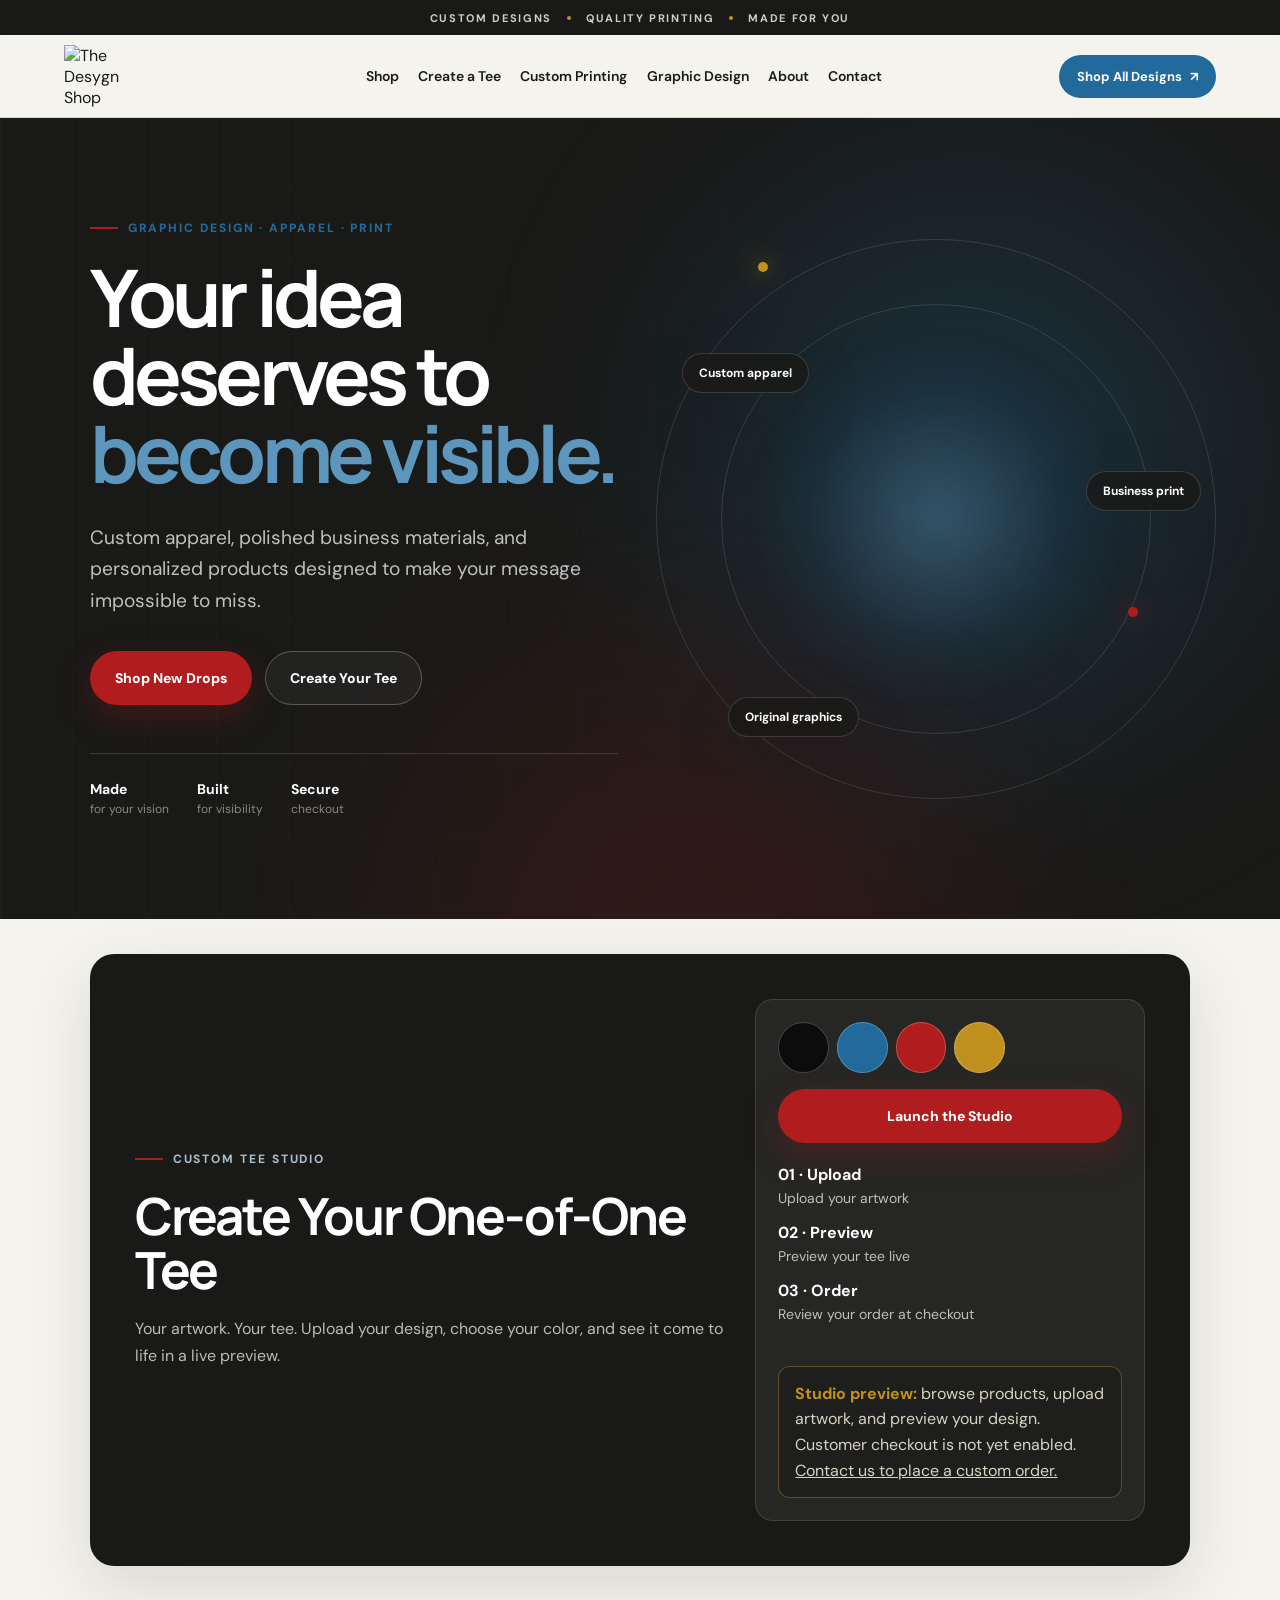
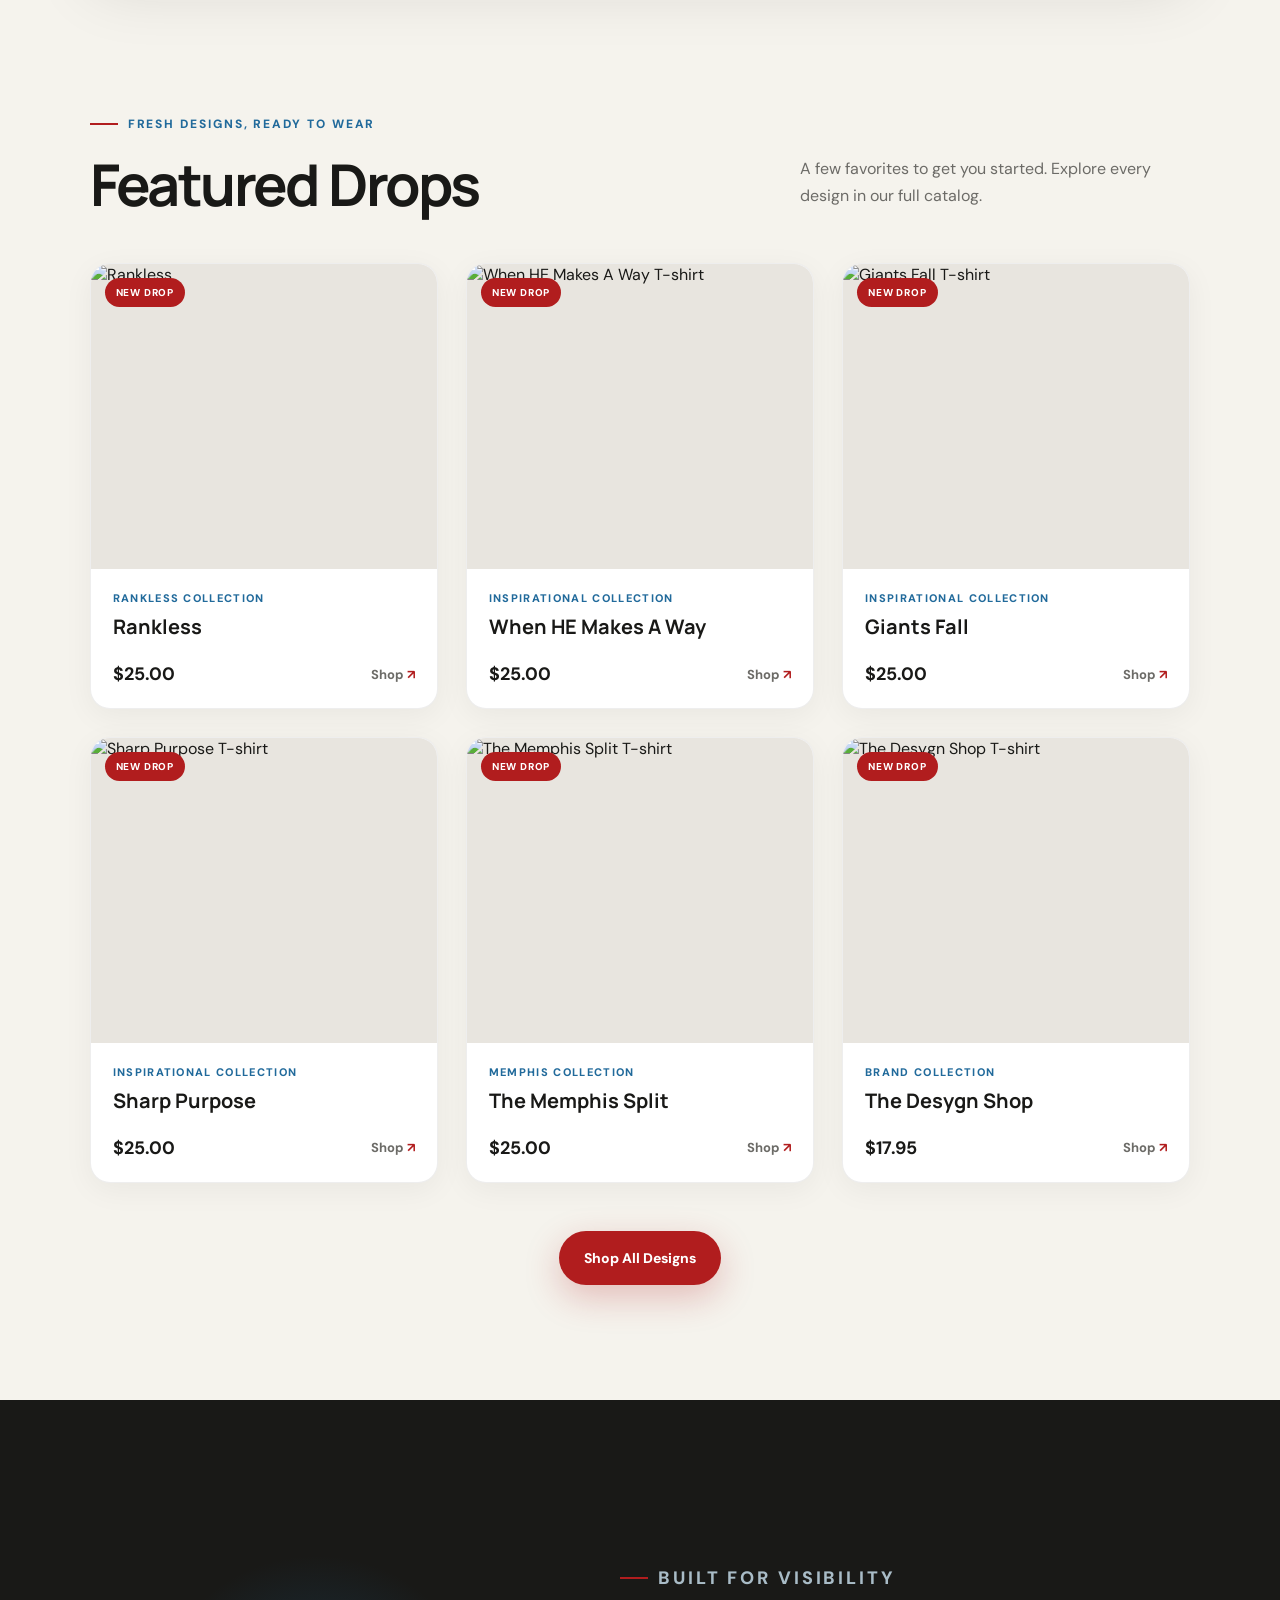
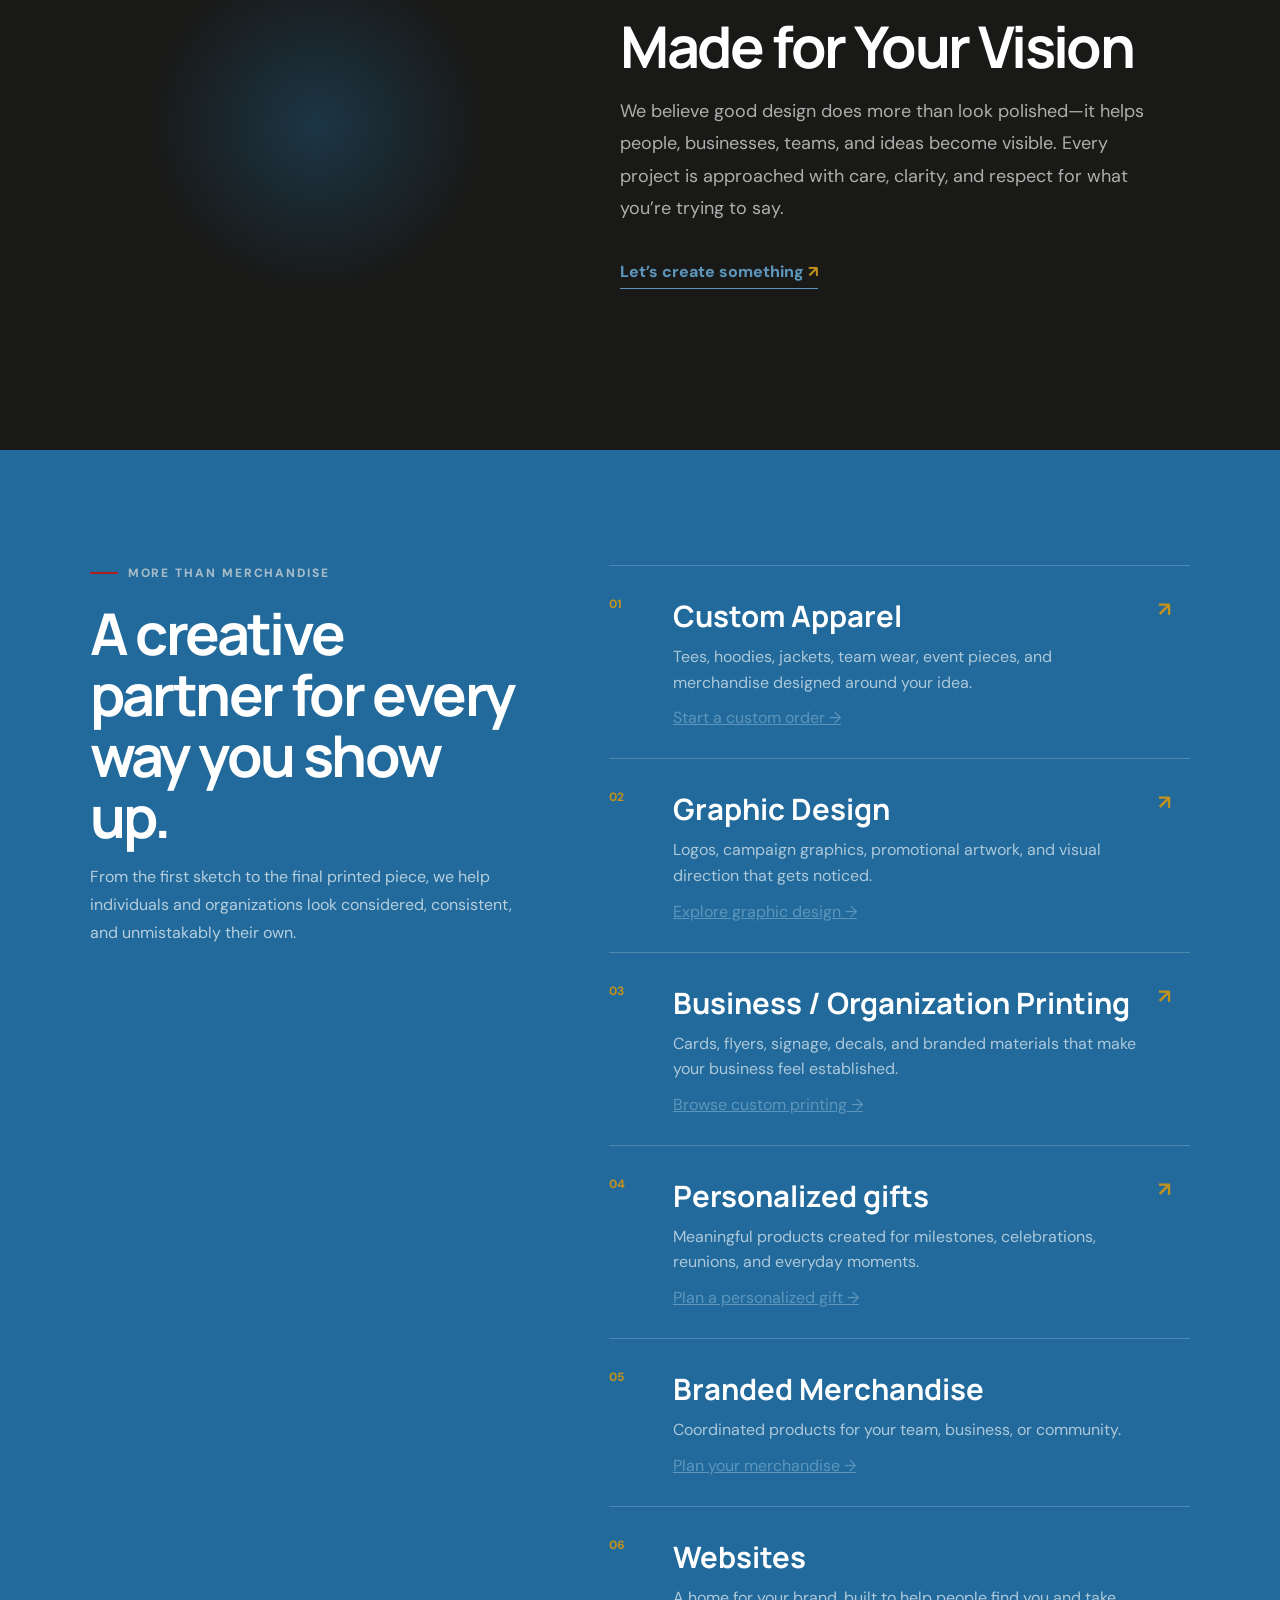
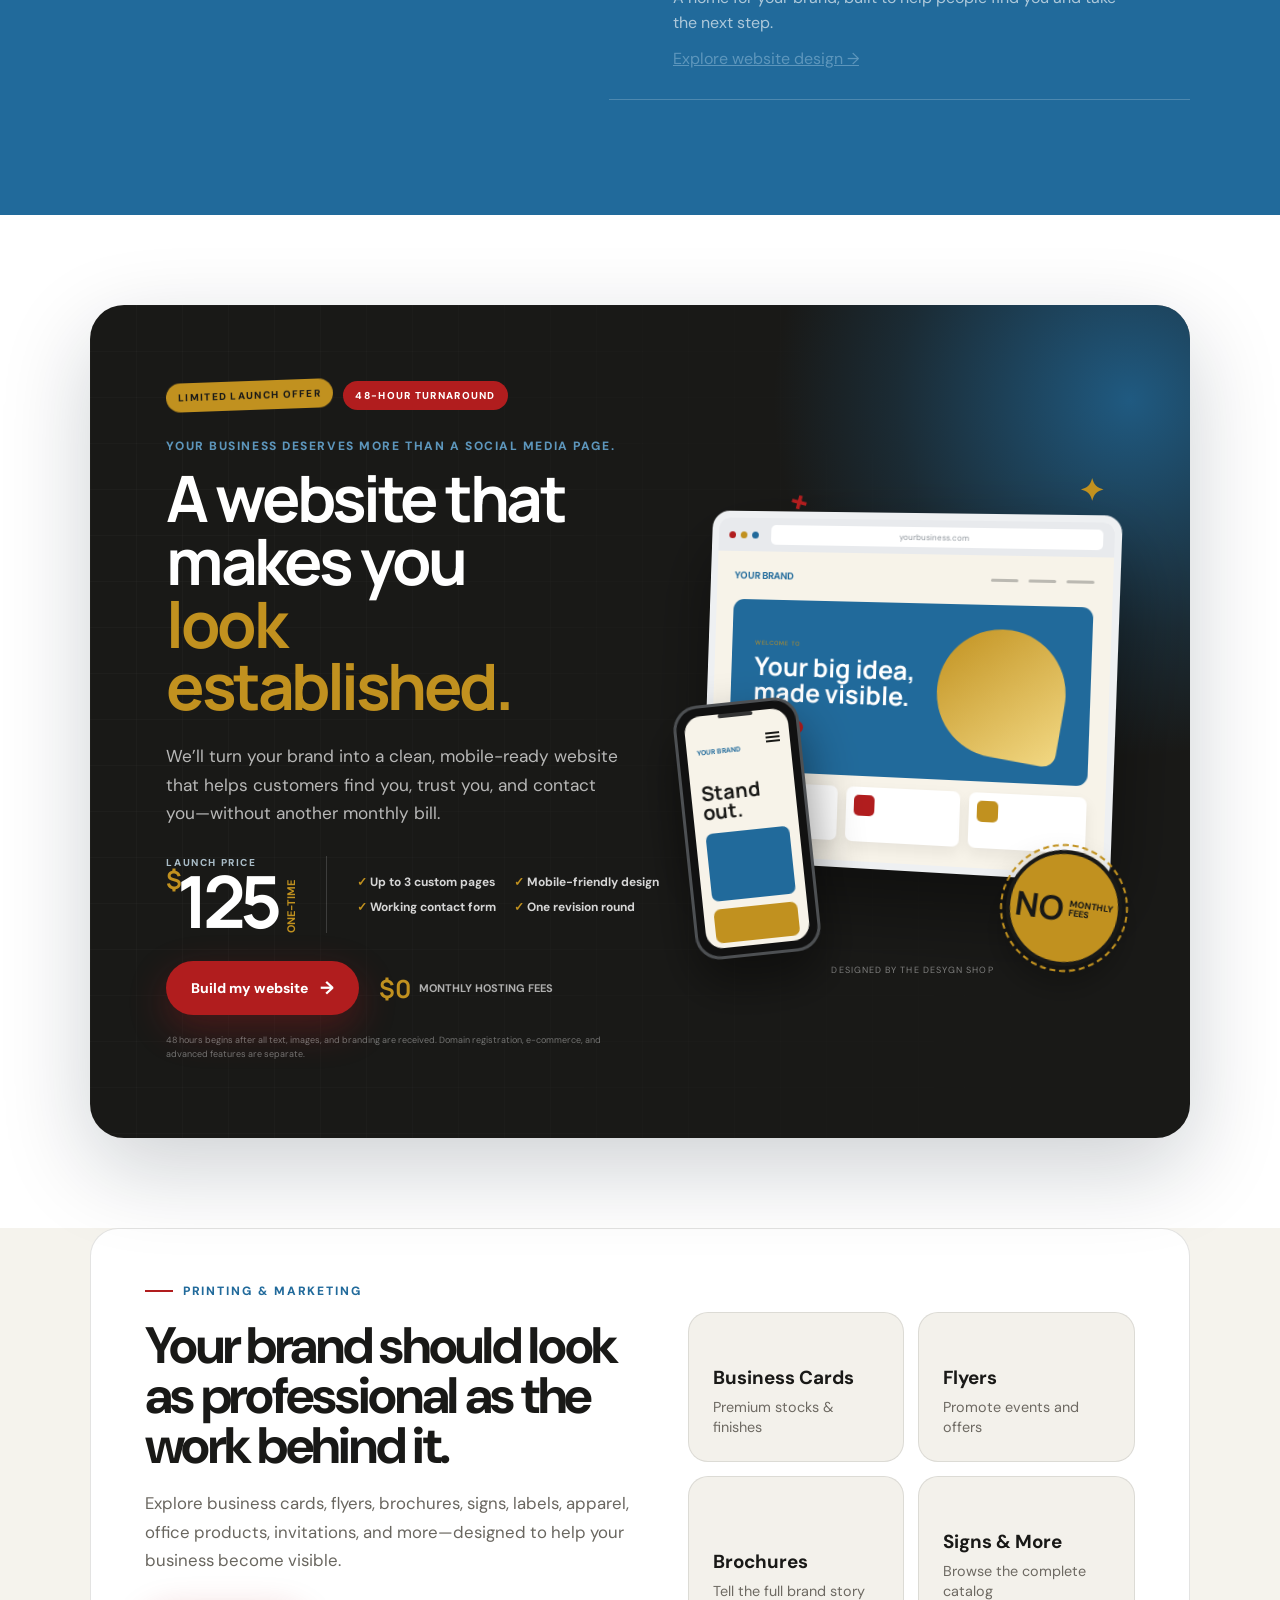
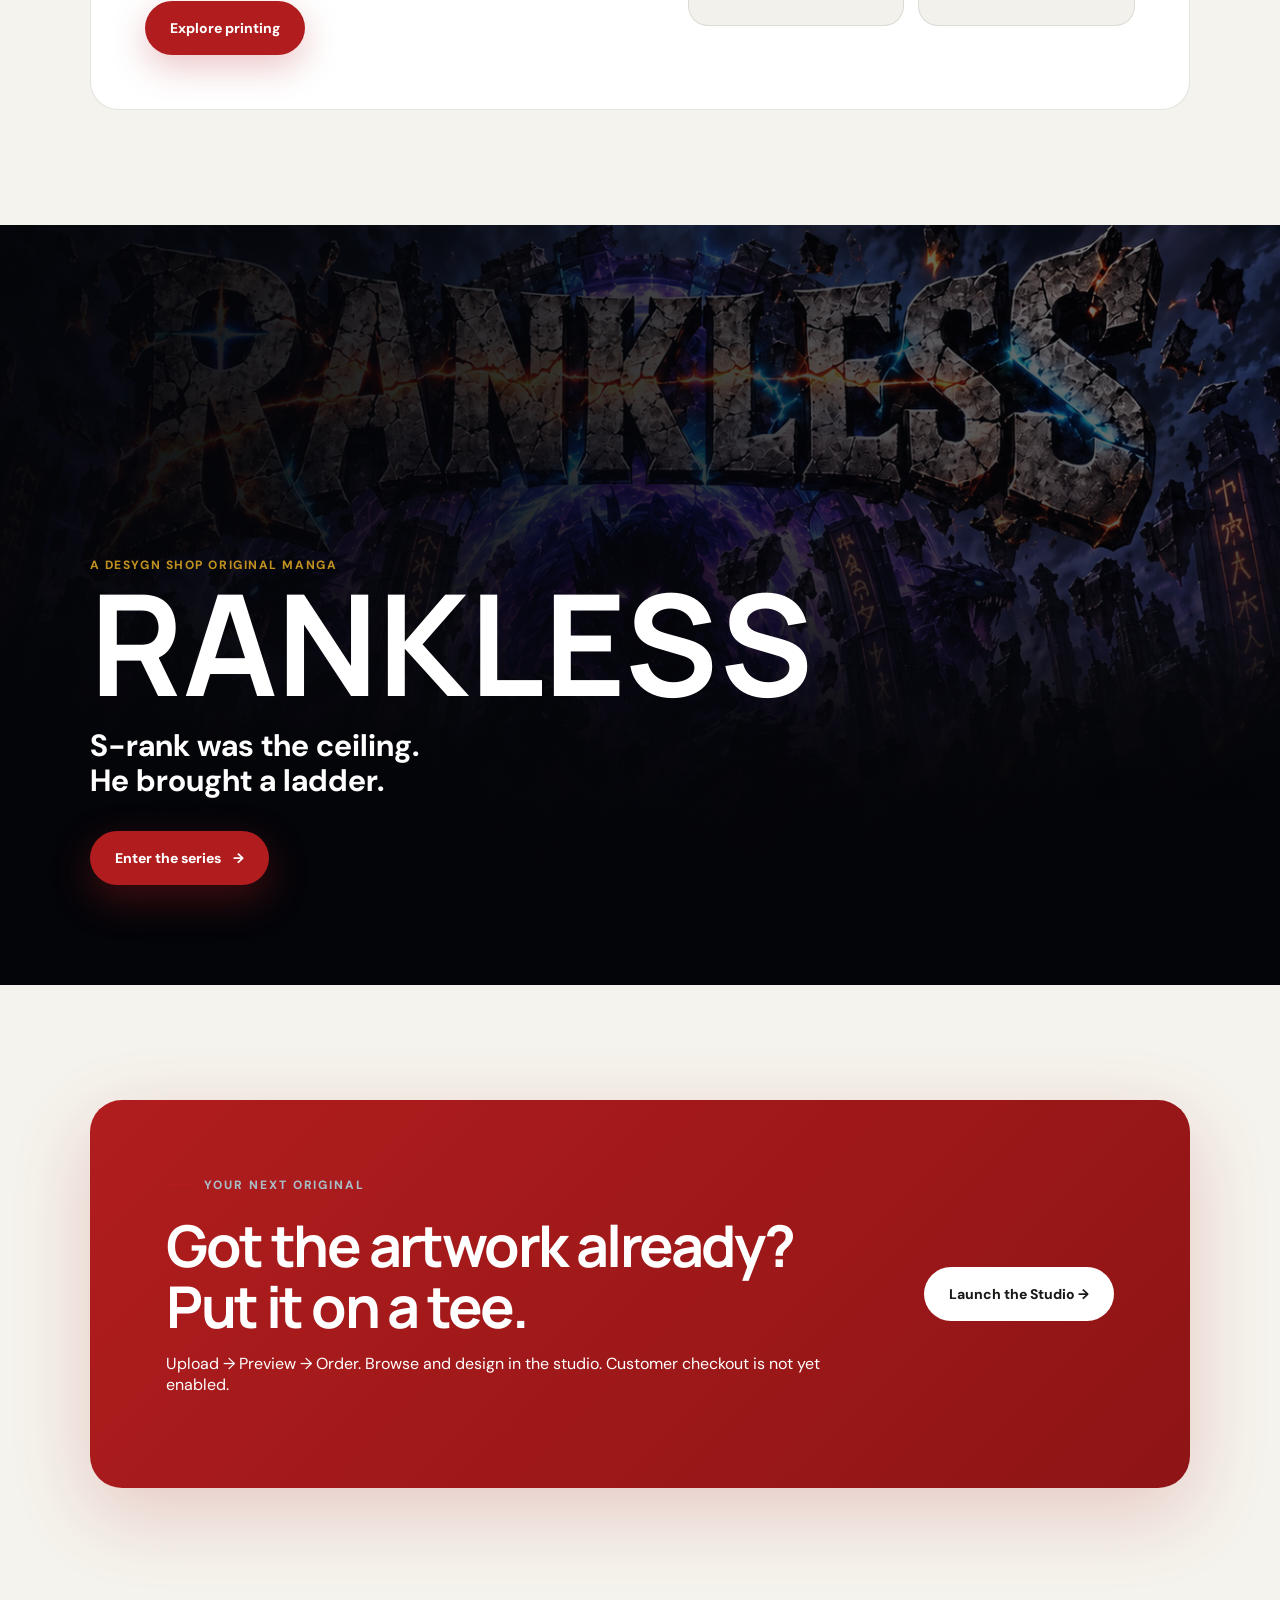
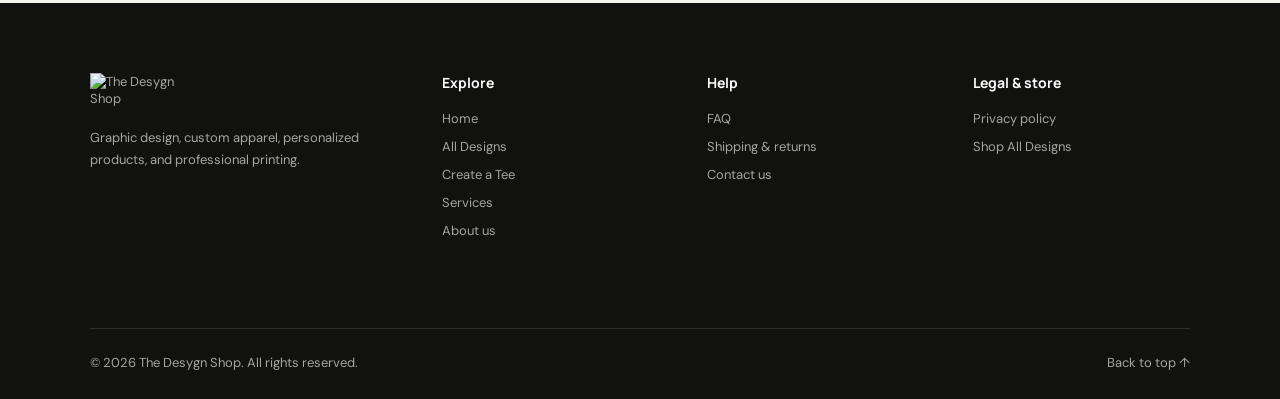
==== index.html @ 41733d2c "Refresh cached shared styles for the header fix" ====
<!doctype html>
<html lang="en">
<head>
  <meta charset="utf-8">
  <meta name="viewport" content="width=device-width, initial-scale=1">
  <meta name="description" content="The Desygn Shop creates custom apparel, branded print products, personalized gifts, and graphics that help you become visible.">
  <meta name="theme-color" content="#191917">
  <meta property="og:title" content="The Desygn Shop | Become Visible">
  <meta property="og:description" content="Custom apparel, business printing, personalized products, and graphic design.">
  <meta property="og:type" content="website">
  <title>The Desygn Shop | Become Visible</title>
  <link rel="preconnect" href="https://static.wixstatic.com">
  <link rel="stylesheet" href="styles.css?v=20261005-header">
  <script defer src="app.js"></script>
</head>
<body>
  <a class="skip-link" href="#main">Skip to content</a>

  <div class="announcement">
    <span>Custom designs</span><i></i><span>Quality printing</span><i></i><span>Made for you</span>
  </div>

  <header class="site-header" id="top">
    <a class="brand" href="#top" aria-label="The Desygn Shop home">
      <img src="https://static.wixstatic.com/media/33290a_9ed18c8022ff4c0e925ffeef7576c8d5~mv2.png" alt="The Desygn Shop">
    </a>
    <button class="menu-toggle" type="button" aria-expanded="false" aria-controls="site-nav">
      <span></span><span></span><span></span><span class="sr-only">Menu</span>
    </button>
    <nav class="site-nav" id="site-nav" aria-label="Primary navigation">
      <a href="catalog.html">Shop</a><a href="https://lab.thedesygnshop.com/">Create a Tee</a><a href="print-products.html">Custom Printing</a><a href="services.html#graphic-design">Graphic Design</a><a href="about.html">About</a><a href="contact.html">Contact</a>
    </nav>
    <a class="header-shop" href="catalog.html">Shop All Designs <span aria-hidden="true">↗</span></a>
  </header>

  <main id="main">
    <section class="hero">
      <div class="hero-glow hero-glow-blue"></div>
      <div class="hero-glow hero-glow-red"></div>
      <div class="hero-copy reveal">
        <p class="eyebrow"><span></span> Graphic design · Apparel · Print</p>
        <h1>Your idea deserves to <em>become visible.</em></h1>
        <p class="hero-lede">Custom apparel, polished business materials, and personalized products designed to make your message impossible to miss.</p>
        <div class="hero-actions">
          <a class="button button-primary" href="#shop">Shop New Drops</a>
          <a class="button button-secondary" href="https://lab.thedesygnshop.com/">Create Your Tee</a>
        </div>
        <div class="hero-proof" aria-label="Store benefits">
          <div><strong>Made</strong><span>for your vision</span></div>
          <div><strong>Built</strong><span>for visibility</span></div>
          <div><strong>Secure</strong><span>checkout</span></div>
        </div>
      </div>
      <div class="hero-art reveal">
        <div class="orbit orbit-one"></div>
        <div class="orbit orbit-two"></div>
        <div class="logo-stage">
          <div class="logo-halo"></div>
          <img src="https://static.wixstatic.com/media/33290a_9ed18c8022ff4c0e925ffeef7576c8d5~mv2.png" alt="" aria-hidden="true">
        </div>
        <span class="floating-tag tag-one">Custom apparel</span>
        <span class="floating-tag tag-two">Business print</span>
        <span class="floating-tag tag-three">Original graphics</span>
      </div>
    </section>

    <section class="section studio-section" id="studio" aria-labelledby="studio-title">
      <div class="custom-studio-embed reveal">
        <div class="custom-studio-copy"><p class="eyebrow light"><span></span> Custom Tee Studio</p><h2 id="studio-title">Create Your One-of-One Tee</h2><p>Your artwork. Your tee. Upload your design, choose your color, and see it come to life in a live preview.</p></div>
        <div class="custom-studio-panel"><div class="studio-swatches" aria-hidden="true"><i style="--swatch:#0c0c0c"></i><i style="--swatch:#216a9b"></i><i style="--swatch:#b11d1e"></i><i style="--swatch:#c1911f"></i></div><a class="button button-primary" href="https://lab.thedesygnshop.com/">Launch the Studio</a><ol class="studio-steps"><li><b>01 · Upload</b><span>Upload your artwork</span></li><li><b>02 · Preview</b><span>Preview your tee live</span></li><li><b>03 · Order</b><span>Review your order at checkout</span></li></ol><p class="test-disclaimer"><b>Studio preview:</b> browse products, upload artwork, and preview your design. Customer checkout is not yet enabled. <a href="contact.html">Contact us to place a custom order.</a></p></div>
      </div>
    </section>

    <section class="shop-section section" id="shop" aria-labelledby="featured-title"><div class="section-heading reveal"><div><p class="eyebrow"><span></span> Fresh designs, ready to wear</p><h2 id="featured-title">Featured Drops</h2></div><p>A few favorites to get you started. Explore every design in our full catalog.</p></div><div class="product-grid">        <article class="product-card reveal" data-category="apparel" data-wix-product-id="3aed41f1-3560-4ea7-a380-3bd7dc54bf28">
          <a class="product-image" href="https://shop.thedesygnshop.com/product-page/rankless">
            <img src="https://static.wixstatic.com/media/33290a_5ee391b31a3841b3a87799fe289d25be~mv2.jpg" alt="Rankless" loading="lazy">
            <span class="product-badge">New drop</span>
          </a>
          <div class="product-info"><p>RANKLESS collection</p><h3>Rankless</h3><div><strong>$25.00</strong><a href="https://shop.thedesygnshop.com/product-page/rankless" aria-label="Shop Rankless on the Wix store">Shop <span>↗</span></a></div></div>
        </article>
        <article class="product-card reveal" data-category="apparel" data-wix-product-id="2cb90ad8-6bf1-4487-b502-b98f12113377">
          <a class="product-image" href="https://shop.thedesygnshop.com/product-page/when-he-makes-a-way">
            <img src="https://static.wixstatic.com/media/33290a_b60f95beb7f14860b215ee7cd803672d~mv2.jpg" alt="When HE Makes A Way T-shirt" loading="lazy">
            <span class="product-badge">New drop</span>
          </a>
          <div class="product-info"><p>Inspirational collection</p><h3>When HE Makes A Way</h3><div><strong>$25.00</strong><a href="https://shop.thedesygnshop.com/product-page/when-he-makes-a-way" aria-label="Shop When HE Makes A Way on the Wix store">Shop <span>↗</span></a></div></div>
        </article>
        <article class="product-card reveal" data-category="apparel" data-wix-product-id="fb5751cb-59a1-4cbb-92a4-c26a46abc7c7">
          <a class="product-image" href="https://shop.thedesygnshop.com/product-page/giants-fall">
            <img src="https://static.wixstatic.com/media/33290a_296ec9f0e7574bf1996c221cce4be63a~mv2.png" alt="Giants Fall T-shirt" loading="lazy">
            <span class="product-badge">New drop</span>
          </a>
          <div class="product-info"><p>Inspirational collection</p><h3>Giants Fall</h3><div><strong>$25.00</strong><a href="https://shop.thedesygnshop.com/product-page/giants-fall" aria-label="Shop Giants Fall on the Wix store">Shop <span>↗</span></a></div></div>
        </article>
        <article class="product-card reveal" data-category="apparel" data-wix-product-id="a2444c5f-998c-4d13-9bcd-fa3514b8bee1">
          <a class="product-image" href="https://shop.thedesygnshop.com/product-page/sharp-purpose">
            <img src="https://static.wixstatic.com/media/33290a_de5caf8dbcc247e6b0d74d396df16c8c~mv2.png" alt="Sharp Purpose T-shirt" loading="lazy">
            <span class="product-badge">New drop</span>
          </a>
          <div class="product-info"><p>Inspirational collection</p><h3>Sharp Purpose</h3><div><strong>$25.00</strong><a href="https://shop.thedesygnshop.com/product-page/sharp-purpose" aria-label="Shop Sharp Purpose on the Wix store">Shop <span>↗</span></a></div></div>
        </article>
        <article class="product-card reveal" data-category="apparel" data-wix-product-id="5491ce41-24fb-47ce-b203-a5afa53ed83d">
          <a class="product-image" href="https://shop.thedesygnshop.com/product-page/the-memphis-split">
            <img src="https://static.wixstatic.com/media/33290a_19889cd878ab4b6cbc03dafbd6deddb3~mv2.png" alt="The Memphis Split T-shirt" loading="lazy">
            <span class="product-badge">New drop</span>
          </a>
          <div class="product-info"><p>Memphis collection</p><h3>The Memphis Split</h3><div><strong>$25.00</strong><a href="https://shop.thedesygnshop.com/product-page/the-memphis-split" aria-label="Shop The Memphis Split on the Wix store">Shop <span>↗</span></a></div></div>
        </article>
        <article class="product-card reveal" data-category="apparel" data-wix-product-id="1a505d41-d892-41a3-a714-a847e6ca17c8">
          <a class="product-image" href="https://shop.thedesygnshop.com/product-page/the-desygn-shop">
            <img src="https://static.wixstatic.com/media/33290a_46a1682c352c455e8dd09ac8b0e3642c~mv2.png" alt="The Desygn Shop T-shirt" loading="lazy">
            <span class="product-badge">New drop</span>
          </a>
          <div class="product-info"><p>Brand collection</p><h3>The Desygn Shop</h3><div><strong>$17.95</strong><a href="https://shop.thedesygnshop.com/product-page/the-desygn-shop" aria-label="Shop The Desygn Shop on the Wix store">Shop <span>↗</span></a></div></div>
        </article></div><div class="center-action reveal"><a class="button button-primary" href="catalog.html">Shop All Designs</a></div></section>

    <section class="about" id="about">
      <div class="about-mark reveal"><img src="https://static.wixstatic.com/media/33290a_9ed18c8022ff4c0e925ffeef7576c8d5~mv2.png" alt=""></div>
      <div class="about-copy reveal"><p class="eyebrow light"><span></span> Built for visibility</p><h2>Made for Your Vision</h2><p>We believe good design does more than look polished—it helps people, businesses, teams, and ideas become visible. Every project is approached with care, clarity, and respect for what you’re trying to say.</p><a href="contact.html">Let’s create something <span>↗</span></a></div>
    </section>

    <section class="services section" id="services">
      <div class="services-intro reveal">
        <p class="eyebrow light"><span></span> More than merchandise</p>
        <h2>A creative partner for every way you show up.</h2>
        <p>From the first sketch to the final printed piece, we help individuals and organizations look considered, consistent, and unmistakably their own.</p>
      </div>
      <div class="service-list">
        <article class="service-card reveal"><span>01</span><div><h3>Custom Apparel</h3><p>Tees, hoodies, jackets, team wear, event pieces, and merchandise designed around your idea.</p><a href="contact.html">Start a custom order →</a></div><b>↗</b></article>
        <article class="service-card reveal"><span>02</span><div><h3 id="graphic-design">Graphic Design</h3><p>Logos, campaign graphics, promotional artwork, and visual direction that gets noticed.</p><a href="services.html#graphic-design">Explore graphic design →</a></div><b>↗</b></article>
        <article class="service-card reveal"><span>03</span><div><h3>Business / Organization Printing</h3><p>Cards, flyers, signage, decals, and branded materials that make your business feel established.</p><a href="print-products.html">Browse custom printing →</a></div><b>↗</b></article>
        <article class="service-card reveal"><span>04</span><div><h3>Personalized gifts</h3><p>Meaningful products created for milestones, celebrations, reunions, and everyday moments.</p><a href="contact.html">Plan a personalized gift →</a></div><b>↗</b></article>
<article class="service-card reveal"><span>05</span><div><h3>Branded Merchandise</h3><p>Coordinated products for your team, business, or community.</p><a href="quote.html">Plan your merchandise →</a></div></article><article class="service-card reveal"><span>06</span><div><h3>Websites</h3><p>A home for your brand, built to help people find you and take the next step.</p><a href="services.html">Explore website design →</a></div></article>
      </div>
    </section>

    <section class="web-promo section" aria-labelledby="web-promo-title">
      <div class="web-promo-card reveal">
        <div class="web-promo-copy">
          <div class="web-promo-label"><span>Limited launch offer</span><b>48-hour turnaround</b></div>
          <p class="web-promo-kicker">Your business deserves more than a social media page.</p>
          <h2 id="web-promo-title">A website that makes you <em>look established.</em></h2>
          <p class="web-promo-lede">We’ll turn your brand into a clean, mobile-ready website that helps customers find you, trust you, and contact you—without another monthly bill.</p>
          <div class="web-promo-value">
            <div class="web-promo-price">
              <span>Launch price</span>
              <strong><sup>$</sup>125</strong>
              <b>one-time</b>
            </div>
            <div class="web-promo-features" aria-label="Website package features">
              <span><i>✓</i> Up to 3 custom pages</span>
              <span><i>✓</i> Mobile-friendly design</span>
              <span><i>✓</i> Working contact form</span>
              <span><i>✓</i> One revision round</span>
            </div>
          </div>
          <div class="web-promo-actions">
            <a class="button web-promo-button" href="contact.html">Build my website <span aria-hidden="true">→</span></a>
            <span class="no-fee-note"><b>$0</b> monthly hosting fees</span>
          </div>
          <small>48 hours begins after all text, images, and branding are received. Domain registration, e-commerce, and advanced features are separate.</small>
        </div>
        <div class="web-promo-showcase" aria-hidden="true">
          <span class="design-spark spark-one">✦</span>
          <span class="design-spark spark-two">+</span>
          <div class="browser-mockup">
            <div class="browser-bar"><i></i><i></i><i></i><span>yourbusiness.com</span></div>
            <div class="browser-page">
              <div class="mock-nav"><b>YOUR BRAND</b><span></span><span></span><span></span></div>
              <div class="mock-hero">
                <div><small>WELCOME TO</small><strong>Your big idea,<br><em>made visible.</em></strong><i></i></div>
                <span class="mock-art"></span>
              </div>
              <div class="mock-cards"><i></i><i></i><i></i></div>
            </div>
          </div>
          <div class="phone-mockup">
            <div class="phone-speaker"></div>
            <div class="phone-screen">
              <b>YOUR BRAND</b>
              <span></span>
              <strong>Stand out.</strong>
              <i></i>
              <i></i>
            </div>
          </div>
          <div class="web-promo-stamp"><b>NO</b><span>MONTHLY<br>FEES</span></div>
          <p class="showcase-caption">Designed by The Desygn Shop</p>
        </div>
      </div>
    </section>

    <section class="rankless-promo" aria-labelledby="rankless-promo-title">
      <div class="rankless-promo-shade" aria-hidden="true"></div>
      <div class="rankless-promo-copy reveal">
        <p>A Desygn Shop Original Manga</p>
        <h2 id="rankless-promo-title">RANKLESS</h2>
        <strong>S-rank was the ceiling.<br>He brought a ladder.</strong>
        <a class="button rankless-promo-button" href="https://rankless.thedesygnshop.com">Enter the series <span aria-hidden="true">→</span></a>
      </div>
    </section>

    <section class="cta section" id="process"><div class="cta-card reveal"><div><p class="eyebrow light"><span></span> Your next original</p><h2>Got the artwork already? Put it on a tee.</h2><p>Upload → Preview → Order. Browse and design in the studio. Customer checkout is not yet enabled.</p></div><a class="button button-white" href="https://lab.thedesygnshop.com/">Launch the Studio →</a></div></section>
  </main>

  <footer class="site-footer">
    <div class="footer-brand"><img src="https://static.wixstatic.com/media/33290a_9ed18c8022ff4c0e925ffeef7576c8d5~mv2.png" alt="The Desygn Shop"><p>Graphic design, custom apparel, personalized products, and professional printing.</p></div>
    <div><h3>Explore</h3><a href="index.html">Home</a><a href="catalog.html">All Designs</a><a href="https://lab.thedesygnshop.com/">Create a Tee</a><a href="services.html">Services</a><a href="about.html">About us</a></div>
    <div><h3>Help</h3><a href="faq.html">FAQ</a><a href="shipping-returns.html">Shipping &amp; returns</a><a href="contact.html">Contact us</a></div>
    <div><h3>Legal &amp; store</h3><a href="privacy.html">Privacy policy</a><a href="catalog.html">Shop All Designs</a></div>
    <div class="footer-bottom"><span>© <span id="year"></span> The Desygn Shop. All rights reserved.</span><a href="#top">Back to top ↑</a></div>
  </footer>
</body>
</html>
---- styles.css ----
@import url('https://fonts.googleapis.com/css2?family=DM+Sans:wght@400;500;600;700&family=Manrope:wght@400;500;600;700;800&display=swap');

:root {
  --ink: #191917;
  --ink-soft: #242422;
  --blue: #216a9b;
  --sky: #5d96bc;
  --red: #b11d1e;
  --gold: #c1911f;
  --silver: #a9bcc7;
  --white: #fff;
  --paper: #f5f3ed;
  --muted: #6c6b67;
  --line: rgba(25, 25, 23, .13);
  --radius: 24px;
  --shadow: 0 22px 70px rgba(12, 25, 38, .13);
}

* { box-sizing: border-box; }
html { scroll-behavior: smooth; }
body { margin: 0; color: var(--ink); background: var(--paper); font-family: "DM Sans", sans-serif; -webkit-font-smoothing: antialiased; }
body.menu-open { overflow: hidden; }
a { color: inherit; text-decoration: none; }
img { display: block; max-width: 100%; }
button { font: inherit; }
.sr-only { position: absolute; width: 1px; height: 1px; padding: 0; margin: -1px; overflow: hidden; clip: rect(0,0,0,0); white-space: nowrap; border: 0; }
.skip-link { position: fixed; left: 16px; top: -80px; z-index: 1000; padding: 12px 18px; color: #fff; background: var(--blue); border-radius: 8px; }
.skip-link:focus { top: 16px; }

.announcement { min-height: 35px; display: flex; align-items: center; justify-content: center; gap: 15px; padding: 7px 20px; color: rgba(255,255,255,.78); background: var(--ink); font-size: 11px; font-weight: 700; letter-spacing: .15em; text-transform: uppercase; }
.announcement i { width: 4px; height: 4px; background: var(--gold); border-radius: 50%; }

.site-header { position: sticky; top: 0; z-index: 100; min-height: 82px; display: grid; grid-template-columns: 190px 1fr 190px; align-items: center; gap: 26px; padding: 8px clamp(24px, 5vw, 76px); background: rgba(245, 243, 237, .92); border-bottom: 1px solid var(--line); backdrop-filter: blur(16px); }
.brand { justify-self: start; width: 88px; height: 66px; display: grid; place-items: center; }
.brand img { max-height: 72px; }
.site-nav { display: flex; justify-content: center; gap: clamp(18px, 3vw, 42px); font-size: 14px; font-weight: 600; }
.site-nav a { position: relative; padding: 12px 0; white-space: nowrap; }
.site-nav a::after { content: ""; position: absolute; left: 0; right: 100%; bottom: 4px; height: 2px; background: var(--red); transition: right .25s ease; }
.site-nav a:hover::after, .site-nav a:focus-visible::after { right: 0; }
.header-shop { display: inline-flex; align-items: center; justify-content: center; gap: 8px; white-space: nowrap; text-decoration: none; justify-self: end; padding: 13px 18px; color: #fff; background: var(--blue); border-radius: 999px; font-size: 13px; font-weight: 700; transition: transform .2s ease, background .2s ease; }
.header-shop:hover { transform: translateY(-2px); background: var(--ink); }
.menu-toggle { display: none; }

.hero { position: relative; min-height: 760px; display: grid; grid-template-columns: 1.02fr .98fr; align-items: center; gap: 5vw; overflow: hidden; padding: clamp(70px, 8vw, 125px) clamp(24px, 7vw, 110px); background: var(--ink); isolation: isolate; }
.hero::before { content: ""; position: absolute; inset: 0; opacity: .12; background-image: linear-gradient(rgba(255,255,255,.15) 1px, transparent 1px), linear-gradient(90deg, rgba(255,255,255,.15) 1px, transparent 1px); background-size: 72px 72px; mask-image: linear-gradient(to right, #000, transparent 75%); z-index: -1; }
.hero-glow { position: absolute; width: 540px; height: 540px; border-radius: 50%; filter: blur(120px); opacity: .25; z-index: -1; }
.hero-glow-blue { right: 3%; top: 8%; background: var(--blue); }
.hero-glow-red { left: 33%; bottom: -36%; background: var(--red); opacity: .15; }
.hero-copy { position: relative; z-index: 2; max-width: 700px; color: #fff; }
.eyebrow { display: flex; align-items: center; gap: 10px; margin: 0 0 22px; color: var(--blue); font-size: 12px; font-weight: 800; letter-spacing: .16em; text-transform: uppercase; }
.eyebrow span { display: inline-block; width: 28px; height: 2px; background: var(--red); }
.eyebrow.light { color: var(--silver); }
.hero h1 { max-width: 760px; margin: 0; font-family: "Manrope", sans-serif; font-size: clamp(48px, 6.2vw, 96px); line-height: .98; letter-spacing: -.06em; }
.hero h1 em { display: block; color: var(--sky); font-style: normal; }
.hero-lede { max-width: 625px; margin: 30px 0 34px; color: rgba(255,255,255,.72); font-size: clamp(17px, 1.5vw, 21px); line-height: 1.65; }
.hero-actions { display: flex; flex-wrap: wrap; gap: 13px; }
.button { display: inline-flex; align-items: center; justify-content: center; min-height: 54px; padding: 0 24px; border: 1px solid transparent; border-radius: 999px; font-size: 14px; font-weight: 800; transition: transform .2s ease, background .2s ease, color .2s ease, border .2s ease; }
.button:hover { transform: translateY(-3px); }
.button-primary { color: #fff; background: var(--red); box-shadow: 0 12px 35px rgba(177, 29, 30, .25); }
.button-primary:hover { background: #cf2627; }
.button-secondary { color: #fff; border-color: rgba(255,255,255,.25); background: rgba(255,255,255,.04); }
.button-secondary:hover { border-color: var(--sky); background: rgba(93,150,188,.12); }
.button-dark { color: #fff; background: var(--ink); }
.button-white { color: var(--ink); background: #fff; }
.hero-proof { display: flex; flex-wrap: wrap; gap: 28px; margin-top: 48px; padding-top: 26px; border-top: 1px solid rgba(255,255,255,.13); }
.hero-proof div { display: grid; gap: 3px; }
.hero-proof strong { color: #fff; font-size: 14px; }
.hero-proof span { color: rgba(255,255,255,.48); font-size: 12px; }
.hero-art { position: relative; min-height: 590px; display: grid; place-items: center; }
.logo-stage { position: relative; z-index: 3; width: min(88%, 520px); aspect-ratio: 1; display: grid; place-items: center; }
.logo-stage img { position: relative; z-index: 2; width: 100%; filter: drop-shadow(0 30px 45px rgba(0,0,0,.48)); animation: float 5s ease-in-out infinite; }
.logo-halo { position: absolute; inset: 8%; border-radius: 50%; background: radial-gradient(circle, rgba(93,150,188,.38), rgba(33,106,155,.09) 48%, transparent 70%); filter: blur(8px); }
.orbit { position: absolute; border: 1px solid rgba(169,188,199,.18); border-radius: 50%; }
.orbit::before { content: ""; position: absolute; width: 10px; height: 10px; background: var(--gold); border-radius: 50%; box-shadow: 0 0 25px var(--gold); }
.orbit-one { width: 560px; height: 560px; animation: spin 22s linear infinite; }
.orbit-one::before { left: 18%; top: 4%; }
.orbit-two { width: 430px; height: 430px; animation: spin 15s linear infinite reverse; }
.orbit-two::before { right: 3%; bottom: 27%; background: var(--red); box-shadow: 0 0 25px var(--red); }
.floating-tag { position: absolute; z-index: 4; padding: 11px 16px; color: #fff; background: rgba(25,25,23,.8); border: 1px solid rgba(255,255,255,.15); border-radius: 999px; backdrop-filter: blur(12px); font-size: 12px; font-weight: 700; box-shadow: var(--shadow); }
.tag-one { left: 0; top: 22%; }
.tag-two { right: -2%; top: 42%; }
.tag-three { left: 9%; bottom: 13%; }
@keyframes spin { to { transform: rotate(360deg); } }
@keyframes float { 0%,100% { transform: translateY(0) rotate(-1deg); } 50% { transform: translateY(-14px) rotate(1deg); } }

.marquee { overflow: hidden; color: #fff; background: var(--blue); border-top: 1px solid rgba(255,255,255,.18); border-bottom: 1px solid rgba(0,0,0,.16); }
.marquee-track { width: max-content; display: flex; align-items: center; gap: 30px; padding: 17px 0; animation: marquee 28s linear infinite; }
.marquee span { font-family: "Manrope", sans-serif; font-size: 14px; font-weight: 700; letter-spacing: .09em; text-transform: uppercase; }
.marquee b { color: var(--gold); }
@keyframes marquee { to { transform: translateX(-50%); } }

.rankless-promo { position: relative; min-height: clamp(520px, 70vw, 760px); display: flex; align-items: flex-end; overflow: hidden; padding: clamp(54px, 8vw, 100px) clamp(24px, 7vw, 110px); color: #fff; background: #09090d url('assets/wide_dark_dramatic_anime_style_banner_background.png') center top / cover no-repeat; isolation: isolate; }
.rankless-promo::before { content: ""; position: absolute; inset: 0; z-index: 0; background: linear-gradient(180deg, rgba(4,5,9,.28) 0%, rgba(4,5,9,.55) 52%, rgba(4,5,9,.92) 100%); pointer-events: none; }
.rankless-promo-media { position: absolute; inset: 0; z-index: -1; width: 100%; height: 100%; object-fit: cover; object-position: center top; opacity: .32; }
.rankless-promo-shade { position: absolute; inset: 0; z-index: 0; background: linear-gradient(90deg, rgba(4,5,9,.95) 0%, rgba(4,5,9,.67) 48%, rgba(4,5,9,.18) 100%), linear-gradient(0deg, rgba(4,5,9,.86), transparent 60%); }
.rankless-promo-copy { position: relative; z-index: 1; max-width: 760px; }
.rankless-promo-copy p { margin: 0 0 12px; color: var(--gold); font-size: 12px; font-weight: 800; letter-spacing: .13em; text-transform: uppercase; }
.rankless-promo h2 { margin: 0; font-family: "Manrope", sans-serif; font-size: clamp(70px, 11vw, 158px); line-height: .82; letter-spacing: 0; }
.rankless-promo strong { display: block; margin: 28px 0 32px; font-size: clamp(20px, 2.4vw, 34px); line-height: 1.15; }
.rankless-promo-button { color: #fff; background: var(--red); box-shadow: 0 14px 38px rgba(177,29,30,.34); }
.rankless-promo-button:hover { background: #cf2627; }
.rankless-promo-button span { margin-left: 12px; }


.section { padding: clamp(78px, 9vw, 145px) clamp(24px, 7vw, 110px); }

.web-promo { padding-top: clamp(58px, 7vw, 95px); padding-bottom: clamp(58px, 7vw, 95px); background: #fff; }
.web-promo-card { position: relative; display: grid; grid-template-columns: minmax(0, 1.05fr) minmax(390px, .95fr); align-items: center; gap: clamp(45px, 6vw, 95px); overflow: hidden; padding: clamp(44px, 6vw, 86px); color: #fff; background: var(--ink); border-radius: 34px; box-shadow: 0 30px 90px rgba(12,25,38,.2); isolation: isolate; }
.web-promo-card::before { content: ""; position: absolute; inset: 0; z-index: -3; opacity: .12; background-image: linear-gradient(rgba(255,255,255,.18) 1px, transparent 1px), linear-gradient(90deg, rgba(255,255,255,.18) 1px, transparent 1px); background-size: 46px 46px; mask-image: linear-gradient(90deg, #000 10%, transparent 92%); }
.web-promo-card::after { content: ""; position: absolute; z-index: -2; width: 720px; height: 720px; right: -300px; top: -265px; border-radius: 50%; background: radial-gradient(circle, rgba(33,106,155,.8), rgba(33,106,155,.22) 46%, transparent 70%); }
.web-promo-copy { position: relative; z-index: 3; max-width: 780px; }
.web-promo-label { display: flex; flex-wrap: wrap; align-items: center; gap: 10px; margin-bottom: 28px; }
.web-promo-label span, .web-promo-label b { padding: 8px 12px; border-radius: 999px; font-size: 10px; font-weight: 800; letter-spacing: .13em; text-transform: uppercase; }
.web-promo-label span { color: var(--ink); background: var(--gold); transform: rotate(-2deg); }
.web-promo-label b { color: #fff; background: var(--red); }
.web-promo-kicker { margin: 0 0 13px; color: var(--sky); font-size: 12px; font-weight: 800; letter-spacing: .13em; text-transform: uppercase; }
.web-promo h2 { max-width: 790px; margin: 0; font-family: "Manrope", sans-serif; font-size: clamp(42px, 5vw, 76px); line-height: .98; letter-spacing: -.055em; }
.web-promo h2 em { display: block; color: var(--gold); font-style: normal; }
.web-promo-lede { max-width: 690px; margin: 24px 0 28px; color: rgba(255,255,255,.69); font-size: clamp(16px, 1.35vw, 19px); line-height: 1.65; }
.web-promo-value { display: flex; align-items: center; gap: 30px; margin: 0 0 28px; }
.web-promo-price { flex: 0 0 auto; display: grid; grid-template-columns: auto auto; align-items: end; column-gap: 8px; padding-right: 28px; border-right: 1px solid rgba(255,255,255,.16); }
.web-promo-price span { grid-column: 1 / -1; color: var(--silver); font-size: 10px; font-weight: 800; letter-spacing: .16em; text-transform: uppercase; }
.web-promo-price strong { font-family: "Manrope", sans-serif; font-size: 72px; line-height: .9; letter-spacing: -.08em; }
.web-promo-price sup { color: var(--gold); font-size: 25px; vertical-align: top; }
.web-promo-price b { padding-bottom: 8px; color: var(--gold); font-size: 11px; text-transform: uppercase; writing-mode: vertical-rl; transform: rotate(180deg); }
.web-promo-features { display: grid; grid-template-columns: 1fr 1fr; gap: 9px 18px; }
.web-promo-features span { color: rgba(255,255,255,.82); font-size: 12px; font-weight: 700; white-space: nowrap; }
.web-promo-features i { color: var(--gold); font-style: normal; }
.web-promo-actions { display: flex; flex-wrap: wrap; align-items: center; gap: 20px; }
.web-promo-button { color: #fff; background: var(--red); box-shadow: 0 14px 38px rgba(177,29,30,.32); }
.web-promo-button:hover { background: #cf2627; }
.web-promo-button span { margin-left: 12px; font-size: 18px; }
.no-fee-note { display: flex; align-items: center; gap: 8px; color: rgba(255,255,255,.65); font-size: 11px; font-weight: 700; text-transform: uppercase; }
.no-fee-note b { color: var(--gold); font-family: "Manrope", sans-serif; font-size: 25px; }
.web-promo-copy small { display: block; max-width: 710px; margin-top: 19px; color: rgba(255,255,255,.39); font-size: 9px; line-height: 1.5; }
.web-promo-showcase { position: relative; min-height: 500px; z-index: 2; }
.browser-mockup { position: absolute; width: min(100%, 570px); right: 0; top: 42px; overflow: hidden; background: #fff; border: 7px solid #eef0f2; border-radius: 18px; box-shadow: 0 35px 75px rgba(0,0,0,.42); transform: perspective(1100px) rotateY(-8deg) rotateZ(2deg); }
.browser-bar { height: 34px; display: flex; align-items: center; gap: 5px; padding: 0 11px; color: #8b9299; background: #e8eaed; }
.browser-bar i { width: 7px; height: 7px; background: var(--red); border-radius: 50%; }
.browser-bar i:nth-child(2) { background: var(--gold); }
.browser-bar i:nth-child(3) { background: var(--blue); }
.browser-bar span { flex: 1; margin-left: 8px; padding: 5px 10px; background: #fff; border-radius: 5px; font-size: 8px; text-align: center; }
.browser-page { min-height: 310px; padding: 18px; color: var(--ink); background: #f7f3e9; }
.mock-nav { display: flex; align-items: center; gap: 10px; font-size: 8px; }
.mock-nav b { margin-right: auto; color: var(--blue); font-size: 10px; }
.mock-nav span { width: 27px; height: 3px; background: #bbb9b2; border-radius: 2px; }
.mock-hero { display: grid; grid-template-columns: 1.15fr .85fr; align-items: center; gap: 16px; margin-top: 18px; padding: 24px; color: #fff; background: var(--blue); border-radius: 11px; }
.mock-hero small { display: block; margin-bottom: 8px; color: var(--gold); font-size: 6px; letter-spacing: .16em; }
.mock-hero strong { font-family: "Manrope", sans-serif; font-size: clamp(19px, 2vw, 28px); line-height: .95; }
.mock-hero strong em { color: #fff; font-style: normal; }
.mock-hero div > i { display: block; width: 53px; height: 13px; margin-top: 14px; background: var(--red); border-radius: 999px; }
.mock-art { aspect-ratio: 1; display: block; background: linear-gradient(135deg, var(--gold), #f2d883); border-radius: 50% 50% 13px 50%; transform: rotate(8deg); }
.mock-cards { display: grid; grid-template-columns: repeat(3, 1fr); gap: 9px; margin-top: 11px; }
.mock-cards i { height: 55px; display: block; background: #fff; border-radius: 7px; box-shadow: 0 6px 14px rgba(25,25,23,.07); }
.mock-cards i::before { content: ""; width: 21px; height: 21px; display: block; margin: 8px; background: var(--blue); border-radius: 5px; }
.mock-cards i:nth-child(2)::before { background: var(--red); }
.mock-cards i:nth-child(3)::before { background: var(--gold); }
.phone-mockup { position: absolute; z-index: 3; width: 126px; height: 255px; left: -16px; bottom: 15px; padding: 8px; background: #111; border: 3px solid #4d5053; border-radius: 25px; box-shadow: 0 26px 50px rgba(0,0,0,.45); transform: rotate(-6deg); }
.phone-speaker { position: absolute; z-index: 2; width: 35px; height: 4px; left: 50%; top: 8px; background: #343434; border-radius: 5px; transform: translateX(-50%); }
.phone-screen { height: 100%; padding: 23px 10px 10px; overflow: hidden; color: var(--ink); background: #f7f3e9; border-radius: 17px; }
.phone-screen b { color: var(--blue); font-size: 7px; }
.phone-screen > span { width: 14px; height: 2px; float: right; background: var(--ink); box-shadow: 0 4px var(--ink), 0 8px var(--ink); }
.phone-screen strong { display: block; margin: 24px 0 12px; font-family: "Manrope", sans-serif; font-size: 20px; line-height: .95; }
.phone-screen i { height: 68px; display: block; margin-top: 8px; background: var(--blue); border-radius: 7px; }
.phone-screen i:last-child { height: 34px; background: var(--gold); }
.web-promo-stamp { position: absolute; z-index: 4; right: -8px; bottom: 5px; width: 116px; height: 116px; display: flex; align-items: center; justify-content: center; gap: 5px; color: var(--ink); background: var(--gold); border: 4px solid var(--ink); outline: 2px dashed var(--gold); outline-offset: 4px; border-radius: 50%; box-shadow: 0 18px 35px rgba(0,0,0,.3); transform: rotate(8deg); }
.web-promo-stamp b { font-family: "Manrope", sans-serif; font-size: 33px; }
.web-promo-stamp span { font-size: 9px; font-weight: 800; line-height: 1.05; }
.showcase-caption { position: absolute; right: 120px; bottom: -5px; margin: 0; color: rgba(255,255,255,.45); font-size: 9px; letter-spacing: .12em; text-transform: uppercase; }
.design-spark { position: absolute; z-index: 5; color: var(--gold); font-size: 30px; font-weight: 800; }
.spark-one { right: 10px; top: 0; }
.spark-two { left: 22%; top: 10px; color: var(--red); transform: rotate(15deg); }

.section-heading { display: grid; grid-template-columns: 1.25fr .75fr; align-items: end; gap: 60px; margin-bottom: 48px; }
.section-heading h2, .services h2, .process h2, .about h2, .cta h2 { margin: 0; font-family: "Manrope", sans-serif; font-size: clamp(36px, 4.5vw, 67px); line-height: 1.06; letter-spacing: -.045em; }
.section-heading > p { max-width: 520px; margin: 0 0 6px; color: var(--muted); line-height: 1.7; }
.filter-row { display: flex; flex-wrap: wrap; gap: 10px; margin-bottom: 34px; }
.filter { padding: 11px 17px; border: 1px solid var(--line); border-radius: 999px; color: var(--muted); background: transparent; cursor: pointer; font-size: 13px; font-weight: 700; }
.filter:hover, .filter.active { color: #fff; border-color: var(--blue); background: var(--blue); }
.product-grid { display: grid; grid-template-columns: repeat(3, minmax(0,1fr)); gap: 28px; }
.product-card { overflow: hidden; background: #fff; border: 1px solid rgba(25,25,23,.07); border-radius: 20px; box-shadow: 0 7px 30px rgba(25,25,23,.05); transition: transform .3s ease, box-shadow .3s ease, opacity .25s ease; }
.product-card:hover { transform: translateY(-8px); box-shadow: var(--shadow); }
.product-card.filtered-out { display: none; }
.product-image { position: relative; display: block; aspect-ratio: 1 / .88; overflow: hidden; background: #e8e5df; }
.product-image img { width: 100%; height: 100%; object-fit: cover; transition: transform .6s cubic-bezier(.2,.75,.2,1); }
.product-card:hover .product-image img { transform: scale(1.055); }
.product-badge { position: absolute; left: 14px; top: 14px; padding: 8px 11px; color: #fff; background: var(--red); border-radius: 999px; font-size: 10px; font-weight: 800; letter-spacing: .08em; text-transform: uppercase; }
.product-badge.gold { color: var(--ink); background: var(--gold); }
.product-info { padding: 22px; }
.product-info > p { margin: 0 0 8px; color: var(--blue); font-size: 11px; font-weight: 800; letter-spacing: .12em; text-transform: uppercase; }
.product-info h3 { margin: 0 0 22px; font-family: "Manrope", sans-serif; font-size: 20px; }
.product-info > div { display: flex; align-items: center; justify-content: space-between; }
.product-info strong { font-size: 18px; }
.product-info a { color: var(--muted); font-size: 13px; font-weight: 700; }
.product-info a span { color: var(--red); }
.center-action { display: flex; justify-content: center; margin-top: 48px; }

.services { display: grid; grid-template-columns: .85fr 1.15fr; gap: 7vw; color: #fff; background: var(--blue); }
.services-intro { position: sticky; top: 130px; align-self: start; }
.services-intro p:last-child { max-width: 520px; color: rgba(255,255,255,.67); line-height: 1.75; }
.service-list { border-top: 1px solid rgba(255,255,255,.2); }
.service-card { display: grid; grid-template-columns: 46px 1fr 32px; gap: 18px; align-items: start; padding: 30px 0; border-bottom: 1px solid rgba(255,255,255,.2); }
.service-card > span { color: var(--gold); font-size: 12px; font-weight: 800; }
.service-card h3 { margin: 0 0 8px; font-family: "Manrope", sans-serif; font-size: clamp(22px, 2.3vw, 33px); }
.service-card p { margin: 0; color: rgba(255,255,255,.63); line-height: 1.6; }
.service-card b { color: var(--gold); font-size: 20px; }

.process { background: #fff; }
.steps { display: grid; grid-template-columns: repeat(3, 1fr); gap: 22px; }
.step { position: relative; min-height: 330px; padding: 32px; overflow: hidden; border: 1px solid var(--line); border-radius: var(--radius); background: var(--paper); }
.step > span { position: absolute; right: 24px; top: 22px; color: rgba(25,25,23,.2); font-family: "Manrope", sans-serif; font-size: 44px; font-weight: 800; }
.step-icon { width: 54px; height: 54px; display: grid; place-items: center; margin-bottom: 65px; color: #fff; background: var(--blue); border-radius: 16px; font-size: 22px; }
.step:nth-child(2) .step-icon { background: var(--red); }
.step:nth-child(3) .step-icon { color: var(--ink); background: var(--gold); }
.step h3 { margin: 0 0 11px; font-family: "Manrope", sans-serif; font-size: 24px; }
.step p { margin: 0; color: var(--muted); line-height: 1.65; }
.custom-studio-embed { display: grid; grid-template-columns: minmax(0, 1fr) minmax(280px, 390px); gap: 30px; align-items: center; margin: 34px 0 0; padding: clamp(28px, 4vw, 44px); overflow: hidden; border: 1px solid var(--line); border-radius: var(--radius); background: var(--ink); color: #fff; box-shadow: 0 22px 65px rgba(25,25,23,.12); }
.custom-studio-copy h3 { max-width: 680px; margin: 0; font-family: "Manrope", sans-serif; font-size: clamp(30px, 4vw, 52px); line-height: 1; letter-spacing: -.04em; }
.custom-studio-copy > p:not(.eyebrow):not(.test-disclaimer) { max-width: 650px; margin: 18px 0 0; color: rgba(255,255,255,.7); line-height: 1.7; }
.custom-studio-panel { display: grid; gap: 16px; justify-items: stretch; padding: 22px; border: 1px solid rgba(255,255,255,.12); border-radius: 18px; background: rgba(255,255,255,.06); }
.studio-swatches { display: grid; grid-template-columns: repeat(6, 1fr); gap: 8px; }
.studio-swatches i { display: block; aspect-ratio: 1; border-radius: 50%; background: var(--swatch); border: 1px solid rgba(255,255,255,.24); }
.studio-secondary-link { display: inline-flex; align-items: center; justify-content: center; min-height: 48px; color: #fff; border: 1px solid rgba(255,255,255,.22); border-radius: 999px; font-weight: 800; }
.studio-secondary-link:hover { color: var(--gold); border-color: rgba(223,167,36,.65); }
.test-disclaimer { margin: 22px 0 0; padding: 14px 16px; color: #d8d3c4; border: 1px solid rgba(223,167,36,.35); border-radius: 12px; background: rgba(0,0,0,.2); line-height: 1.6; }
.test-disclaimer b { color: var(--gold); }

.about { min-height: 650px; display: grid; grid-template-columns: .85fr 1.15fr; align-items: center; gap: 8vw; padding: clamp(80px, 10vw, 150px) clamp(24px, 9vw, 150px); color: #fff; background: var(--ink); }
.about-mark { position: relative; display: grid; place-items: center; }
.about-mark::before { content: ""; position: absolute; width: 85%; aspect-ratio: 1; border-radius: 50%; background: radial-gradient(circle, rgba(33,106,155,.35), transparent 70%); }
.about-mark img { position: relative; width: min(100%, 430px); }
.about-copy p { max-width: 700px; color: rgba(255,255,255,.65); font-size: 18px; line-height: 1.8; }
.about-copy a { display: inline-block; margin-top: 18px; padding-bottom: 6px; color: var(--sky); border-bottom: 1px solid var(--sky); font-weight: 800; }
.about-copy a span { color: var(--gold); }

.cta { background: var(--paper); }
.cta-card { display: grid; grid-template-columns: 1fr auto; align-items: center; gap: 55px; padding: clamp(40px, 6vw, 78px); color: #fff; background: linear-gradient(135deg, var(--red), #8e1415); border-radius: 32px; box-shadow: 0 25px 80px rgba(177,29,30,.2); }
.cta-card h2 { max-width: 950px; }

.site-footer { display: grid; grid-template-columns: 1.4fr repeat(3, 1fr); gap: 48px; padding: 70px clamp(24px, 7vw, 110px) 28px; color: rgba(255,255,255,.62); background: #111110; font-size: 13px; }
.footer-brand img { width: 115px; margin-bottom: 20px; }
.footer-brand p { max-width: 330px; line-height: 1.65; }
.site-footer h3 { margin: 0 0 18px; color: #fff; font-family: "Manrope", sans-serif; font-size: 14px; }
.site-footer > div:not(.footer-bottom) > a, .site-footer > div:not(.footer-bottom) > span { display: block; margin: 11px 0; transition: color .2s ease; }
.site-footer a:hover { color: var(--sky); }
.footer-bottom { grid-column: 1 / -1; display: flex; justify-content: space-between; gap: 30px; margin-top: 30px; padding-top: 25px; border-top: 1px solid rgba(255,255,255,.12); }

.reveal { opacity: 0; transform: translateY(24px); transition: opacity .7s ease, transform .7s ease; }
.reveal.visible { opacity: 1; transform: none; }

@media (max-width: 1040px) {
  .site-header { grid-template-columns: 120px 1fr 160px; padding-inline: 25px; }
  .site-nav { gap: 19px; }
  .hero { grid-template-columns: 1fr; padding-top: 90px; }
  .hero-copy { max-width: 820px; }
  .hero-art { min-height: 500px; }
  .product-grid { grid-template-columns: repeat(2, minmax(0,1fr)); }
  .web-promo-card { grid-template-columns: 1fr; }
  .web-promo-showcase { width: min(100%, 650px); min-height: 475px; justify-self: center; }
  .services { grid-template-columns: 1fr; }
  .services-intro { position: static; }
  .site-footer { grid-template-columns: 1.4fr repeat(2, 1fr); }
}

@media (max-width: 760px) {
  .rankless-promo { min-height: 600px; align-items: flex-end; }
  .rankless-promo-media { object-position: 60% center; }
  .rankless-promo-shade { background: linear-gradient(0deg, rgba(4,5,9,.98) 0%, rgba(4,5,9,.52) 68%, rgba(4,5,9,.16) 100%); }
  .announcement { gap: 9px; font-size: 8px; }
  .site-header { min-height: 72px; grid-template-columns: 1fr auto; padding-inline: 18px; }
  .brand { width: 76px; height: 58px; }
  .header-shop { display: none; }
  .menu-toggle { position: relative; z-index: 102; width: 46px; height: 46px; display: grid; align-content: center; justify-content: center; gap: 5px; padding: 10px; border: 1px solid var(--line); border-radius: 50%; background: rgba(245,243,237,.92); }
  .menu-toggle span:not(.sr-only) { width: 23px; height: 2px; display: block; background: var(--ink); transition: transform .25s ease, opacity .25s ease; }
  .menu-toggle[aria-expanded="true"] { border-color: rgba(255,255,255,.24); background: rgba(255,255,255,.08); }
  .menu-toggle[aria-expanded="true"] span:not(.sr-only) { background: #fff; }
  .menu-toggle[aria-expanded="true"] span:nth-child(1) { transform: translateY(7px) rotate(45deg); }
  .menu-toggle[aria-expanded="true"] span:nth-child(2) { opacity: 0; }
  .menu-toggle[aria-expanded="true"] span:nth-child(3) { transform: translateY(-7px) rotate(-45deg); }
  .site-nav { position: fixed; inset: 0; z-index: 101; display: flex; flex-direction: column; align-items: stretch; justify-content: flex-start; gap: 8px; min-height: 100dvh; max-height: 100dvh; padding: calc(92px + env(safe-area-inset-top)) clamp(22px, 7vw, 34px) calc(30px + env(safe-area-inset-bottom)); visibility: hidden; opacity: 0; overflow-y: auto; overscroll-behavior: contain; color: #fff; background: rgba(25,25,23,.98); font-family: "Manrope", sans-serif; font-size: clamp(20px, 6vw, 26px); transition: opacity .25s ease, visibility .25s ease; }
  .site-nav a { width: 100%; padding: 15px 0; border-bottom: 1px solid rgba(255,255,255,.13); white-space: normal; }
  .site-nav a::after { display: none; }
  .site-nav.open { visibility: visible; opacity: 1; }
  .hero { min-height: auto; padding: 66px 20px 54px; }
  .hero h1 { font-size: clamp(40px, 12.5vw, 64px); line-height: 1.02; letter-spacing: -.035em; }
  .hero-lede { font-size: 16px; line-height: 1.55; }
  .hero-proof { gap: 18px; margin-top: 34px; }
  .hero-art { min-height: 330px; overflow: hidden; }
  .orbit-one { width: min(360px, 94vw); height: min(360px, 94vw); }
  .orbit-two { width: min(280px, 74vw); height: min(280px, 74vw); }
  .floating-tag { font-size: 10px; }
  .tag-one { left: -8px; }
  .tag-two { right: -5px; }
  .section-heading { grid-template-columns: 1fr; gap: 18px; }
  .product-grid, .steps { grid-template-columns: 1fr; }
  .custom-studio-embed { grid-template-columns: 1fr; padding: 28px 22px; }
  .custom-studio-panel { padding: 18px; }
  .web-promo { padding-inline: 18px; }
  .web-promo-card { padding: 34px 20px; border-radius: 24px; }
  .web-promo h2 { font-size: clamp(34px, 10vw, 48px); line-height: 1.04; letter-spacing: -.035em; }
  .web-promo h2 em { display: inline; }
  .web-promo-value { align-items: flex-start; flex-direction: column; gap: 22px; }
  .web-promo-price { padding: 0 0 18px; border-right: 0; border-bottom: 1px solid rgba(255,255,255,.16); }
  .web-promo-price strong { font-size: clamp(48px, 15vw, 62px); }
  .web-promo-features { grid-template-columns: 1fr; }
  .web-promo-features span { white-space: normal; }
  .web-promo-actions { align-items: flex-start; flex-direction: column; }
  .web-promo-showcase { min-height: 350px; }
  .browser-mockup { width: 95%; top: 35px; right: -7%; }
  .browser-page { min-height: 225px; padding: 12px; }
  .mock-hero { padding: 15px; }
  .mock-cards i { height: 39px; }
  .phone-mockup { width: 91px; height: 190px; left: -4px; }
  .phone-screen strong { font-size: 14px; }
  .phone-screen i { height: 45px; }
  .web-promo-stamp { width: 88px; height: 88px; right: 0; }
  .web-promo-stamp b { font-size: 24px; }
  .showcase-caption { display: none; }
  .product-grid { gap: 20px; }
  .services { padding-inline: 24px; }
  .about { grid-template-columns: 1fr; text-align: left; }
  .about-mark img { width: 280px; }
  .cta-card { grid-template-columns: 1fr; }
  .site-footer { grid-template-columns: 1fr 1fr; }
  .footer-brand { grid-column: 1 / -1; }
  .footer-bottom { flex-direction: column; }
}

@media (max-width: 380px) {
  .announcement { flex-wrap: wrap; padding-inline: 12px; letter-spacing: .11em; }
  .site-nav { font-size: 20px; padding-top: calc(84px + env(safe-area-inset-top)); }
  .hero h1 { font-size: clamp(36px, 12vw, 46px); }
  .hero-actions .button { width: 100%; }
  .rankless-promo h2 { font-size: clamp(48px, 18vw, 64px); }
  .web-promo { padding-inline: 12px; }
}

@media (prefers-reduced-motion: reduce) {
  *, *::before, *::after { scroll-behavior: auto !important; animation-duration: .01ms !important; animation-iteration-count: 1 !important; transition-duration: .01ms !important; }
  .reveal { opacity: 1; transform: none; }
}

/* Creative services page — intentionally image-free */
.text-brand { justify-self: start; display: inline-grid; gap: 2px; line-height: 1; text-transform: uppercase; }
.text-brand strong { font-family: "Manrope", sans-serif; font-size: 17px; font-weight: 800; letter-spacing: -.03em; }
.text-brand span { color: var(--blue); font-size: 8px; font-weight: 800; letter-spacing: .27em; }
.site-nav [aria-current="page"]::after { right: 0; }

/* Homepage discovery and independent full catalog. */
.studio-section { padding-top: 35px; padding-bottom: 35px; }
.studio-section .custom-studio-embed { margin-top: 0; }
.custom-studio-copy h2 { margin: 0; font-family: "Manrope", sans-serif; font-size: clamp(32px, 4vw, 58px); line-height: 1.05; letter-spacing: -.04em; }
.studio-steps { display: grid; gap: 15px; list-style: none; padding: 0; margin: 5px 0; }
.studio-steps li { display: grid; gap: 4px; }
.studio-steps span { color: rgba(255,255,255,.7); font-size: 14px; }
.test-disclaimer a { text-decoration: underline; }
.catalog-tools { display: flex; align-items: end; justify-content: space-between; gap: 24px; margin: 32px 0; }
.catalog-tools label { width: min(100%, 560px); font-weight: 700; }
.catalog-tools input { display: block; width: 100%; padding: 15px 18px; margin-top: 10px; border: 1px solid var(--line); border-radius: 12px; background: #fff; font: inherit; }
.product-card[hidden] { display: none; }
.service-card a { display: inline-block; margin-top: 12px; color: var(--sky); text-decoration: underline; }
.site-header { grid-template-columns: 125px 1fr max-content; gap: 16px; }
.site-nav { gap: clamp(12px, 1.5vw, 24px); }
@media (min-width: 761px) and (max-width: 1100px) { .site-header { grid-template-columns: 90px 1fr; padding-inline: 20px; } .header-shop { display: none; } .site-nav { font-size: 12px; gap: 14px; } }
@media (max-width: 760px) { .site-header { grid-template-columns: 1fr auto; } .catalog-tools { align-items: stretch; flex-direction: column; gap: 8px; } }

.service-hero { position: relative; min-height: 710px; display: grid; grid-template-columns: 1.08fr .92fr; align-items: center; gap: 5vw; overflow: hidden; padding: clamp(75px, 9vw, 135px) clamp(24px, 7vw, 110px); color: #fff; background: var(--ink); isolation: isolate; }
.service-hero::before { content: ""; position: absolute; inset: 0; z-index: -2; opacity: .14; background-image: linear-gradient(rgba(255,255,255,.13) 1px, transparent 1px), linear-gradient(90deg, rgba(255,255,255,.13) 1px, transparent 1px); background-size: 70px 70px; }
.service-hero::after { content: ""; position: absolute; z-index: -1; width: 740px; height: 740px; right: -220px; top: -250px; border-radius: 50%; background: radial-gradient(circle, rgba(33,106,155,.52), rgba(33,106,155,.08) 58%, transparent 72%); }
.service-hero-copy { position: relative; z-index: 2; max-width: 790px; }
.service-hero h1 { margin: 0; font-family: "Manrope", sans-serif; font-size: clamp(48px, 6.3vw, 94px); line-height: .99; letter-spacing: -.06em; }
.service-hero h1 em { color: var(--sky); font-style: normal; }
.service-hero-copy > p:not(.eyebrow) { max-width: 650px; margin: 30px 0 34px; color: rgba(255,255,255,.68); font-size: clamp(17px, 1.5vw, 21px); line-height: 1.7; }
.type-art { position: relative; min-height: 520px; }
.type-art-ring { position: absolute; border: 1px solid rgba(255,255,255,.17); border-radius: 50%; }
.ring-a { width: 470px; height: 470px; right: 1%; top: 2%; }
.ring-b { width: 330px; height: 330px; right: 15%; top: 15%; border-color: rgba(193,145,31,.35); }
.type-word { position: absolute; z-index: 2; font-family: "Manrope", sans-serif; font-weight: 800; line-height: .8; letter-spacing: -.07em; text-shadow: 0 20px 55px rgba(0,0,0,.3); }
.word-web { top: 15%; right: 7%; color: var(--sky); font-size: clamp(72px, 9vw, 142px); transform: rotate(-7deg); }
.word-brand { top: 42%; right: 1%; color: #fff; font-size: clamp(56px, 7vw, 108px); transform: rotate(4deg); }
.word-print { bottom: 13%; right: 15%; color: var(--gold); font-size: clamp(55px, 6.5vw, 95px); transform: rotate(-3deg); }
.shape { position: absolute; z-index: 1; display: block; }
.shape-red { width: 85px; height: 85px; left: 7%; top: 20%; background: var(--red); transform: rotate(18deg); }
.shape-gold { width: 24px; height: 180px; left: 20%; bottom: 7%; background: var(--gold); transform: rotate(-20deg); }

.service-menu { background: var(--paper); }
.creative-grid { display: grid; grid-template-columns: repeat(3, minmax(0, 1fr)); gap: 22px; }
.creative-card { position: relative; min-height: 485px; padding: 30px; overflow: hidden; background: #fff; border: 1px solid var(--line); border-radius: var(--radius); transition: transform .3s ease, box-shadow .3s ease; }
.creative-card:hover { transform: translateY(-7px); box-shadow: var(--shadow); }
.creative-card-featured { color: #fff; background: var(--blue); border-color: var(--blue); }
.creative-number { position: absolute; right: 26px; top: 24px; color: rgba(25,25,23,.18); font-family: "Manrope", sans-serif; font-size: 44px; font-weight: 800; }
.creative-card-featured .creative-number { color: rgba(255,255,255,.2); }
.creative-icon { width: 58px; height: 58px; display: grid; place-items: center; margin-bottom: 60px; color: #fff; background: var(--ink); border-radius: 17px; font-size: 22px; }
.creative-card:nth-child(3n + 2) .creative-icon { background: var(--red); }
.creative-card:nth-child(3n) .creative-icon { color: var(--ink); background: var(--gold); }
.creative-card-featured .creative-icon { color: var(--ink); background: var(--gold); }
.creative-kicker { margin: 0 0 7px !important; color: var(--blue) !important; font-size: 10px !important; font-weight: 800; letter-spacing: .17em; text-transform: uppercase; }
.creative-card-featured .creative-kicker { color: var(--gold) !important; }
.creative-card h3 { margin: 0 0 14px; font-family: "Manrope", sans-serif; font-size: 27px; }
.creative-card > p:not(.creative-kicker) { min-height: 82px; margin: 0 0 23px; color: var(--muted); line-height: 1.63; }
.creative-card-featured > p:not(.creative-kicker) { color: rgba(255,255,255,.68); }
.creative-card ul { display: grid; gap: 9px; margin: 0; padding: 20px 0 0; border-top: 1px solid var(--line); list-style: none; color: var(--ink); font-size: 13px; font-weight: 700; }
.creative-card-featured ul { color: #fff; border-color: rgba(255,255,255,.2); }
.creative-card li::before { content: "+"; margin-right: 9px; color: var(--red); font-weight: 800; }
.creative-card-featured li::before { color: var(--gold); }

.studio-statement { padding: clamp(80px, 11vw, 175px) clamp(24px, 9vw, 150px); color: #fff; background: var(--blue); }
.studio-statement p { max-width: 1200px; margin: 0; font-family: "Manrope", sans-serif; font-size: clamp(42px, 6vw, 88px); line-height: 1.08; letter-spacing: -.055em; }
.studio-statement strong { color: var(--gold); font-weight: 800; }
.studio-statement strong:last-child { color: #fff; text-decoration: underline; text-decoration-color: var(--red); text-decoration-thickness: 7px; text-underline-offset: 9px; }

.service-process { background: #fff; }
.process-line { position: relative; display: grid; grid-template-columns: repeat(4, 1fr); gap: 0; margin: 0; padding: 0; list-style: none; }
.process-line::before { content: ""; position: absolute; left: 3%; right: 3%; top: 31px; height: 1px; background: var(--line); }
.process-line li { position: relative; padding: 0 30px 0 0; }
.process-line li > span { position: relative; z-index: 1; width: 62px; height: 62px; display: grid; place-items: center; margin-bottom: 30px; color: #fff; background: var(--ink); border: 7px solid #fff; border-radius: 50%; font-family: "Manrope", sans-serif; font-size: 12px; font-weight: 800; }
.process-line li:nth-child(2) > span { background: var(--blue); }
.process-line li:nth-child(3) > span { background: var(--red); }
.process-line li:nth-child(4) > span { color: var(--ink); background: var(--gold); }
.process-line h3 { margin: 0 0 10px; font-family: "Manrope", sans-serif; font-size: 23px; }
.process-line p { max-width: 265px; margin: 0; color: var(--muted); line-height: 1.65; }

.service-cta { background: var(--paper); }
.service-cta-card { position: relative; overflow: hidden; padding: clamp(45px, 7vw, 92px); color: #fff; background: var(--ink); border-radius: 32px; }
.service-cta-card::after { content: "DESIGN"; position: absolute; right: -25px; bottom: -38px; color: rgba(93,150,188,.13); font-family: "Manrope", sans-serif; font-size: clamp(90px, 17vw, 250px); font-weight: 800; letter-spacing: -.08em; line-height: .8; }
.service-cta-card > * { position: relative; z-index: 1; }
.service-cta-card h2 { max-width: 900px; margin: 0; font-family: "Manrope", sans-serif; font-size: clamp(43px, 6vw, 83px); line-height: 1; letter-spacing: -.055em; }
.service-cta-card > p:not(.eyebrow) { max-width: 550px; margin: 24px 0 30px; color: rgba(255,255,255,.65); font-size: 18px; line-height: 1.7; }
.text-brand-light strong { color: #fff; }
.text-brand-light span { color: var(--sky); }

@media (max-width: 1040px) {
  .service-hero { grid-template-columns: 1fr; }
  .type-art { min-height: 420px; }
  .creative-grid { grid-template-columns: repeat(2, minmax(0, 1fr)); }
  .process-line { grid-template-columns: repeat(2, 1fr); gap: 45px 20px; }
  .process-line::before { display: none; }
}

@media (max-width: 760px) {
  .services-header .text-brand { max-width: 150px; }
  .service-hero { min-height: auto; padding-top: 75px; }
  .service-hero h1 { font-size: clamp(46px, 13.5vw, 68px); }
  .type-art { min-height: 330px; }
  .ring-a { width: 320px; height: 320px; }
  .ring-b { width: 225px; height: 225px; }
  .word-web { top: 13%; right: 4%; font-size: 82px; }
  .word-brand { top: 43%; font-size: 62px; }
  .word-print { font-size: 57px; }
  .shape-red { width: 52px; height: 52px; }
  .shape-gold { height: 110px; }
  .creative-grid, .process-line { grid-template-columns: 1fr; }
  .creative-card { min-height: auto; }
  .creative-card > p:not(.creative-kicker) { min-height: 0; }
  .process-line { gap: 35px; }
  .service-cta-card { border-radius: 24px; }
}
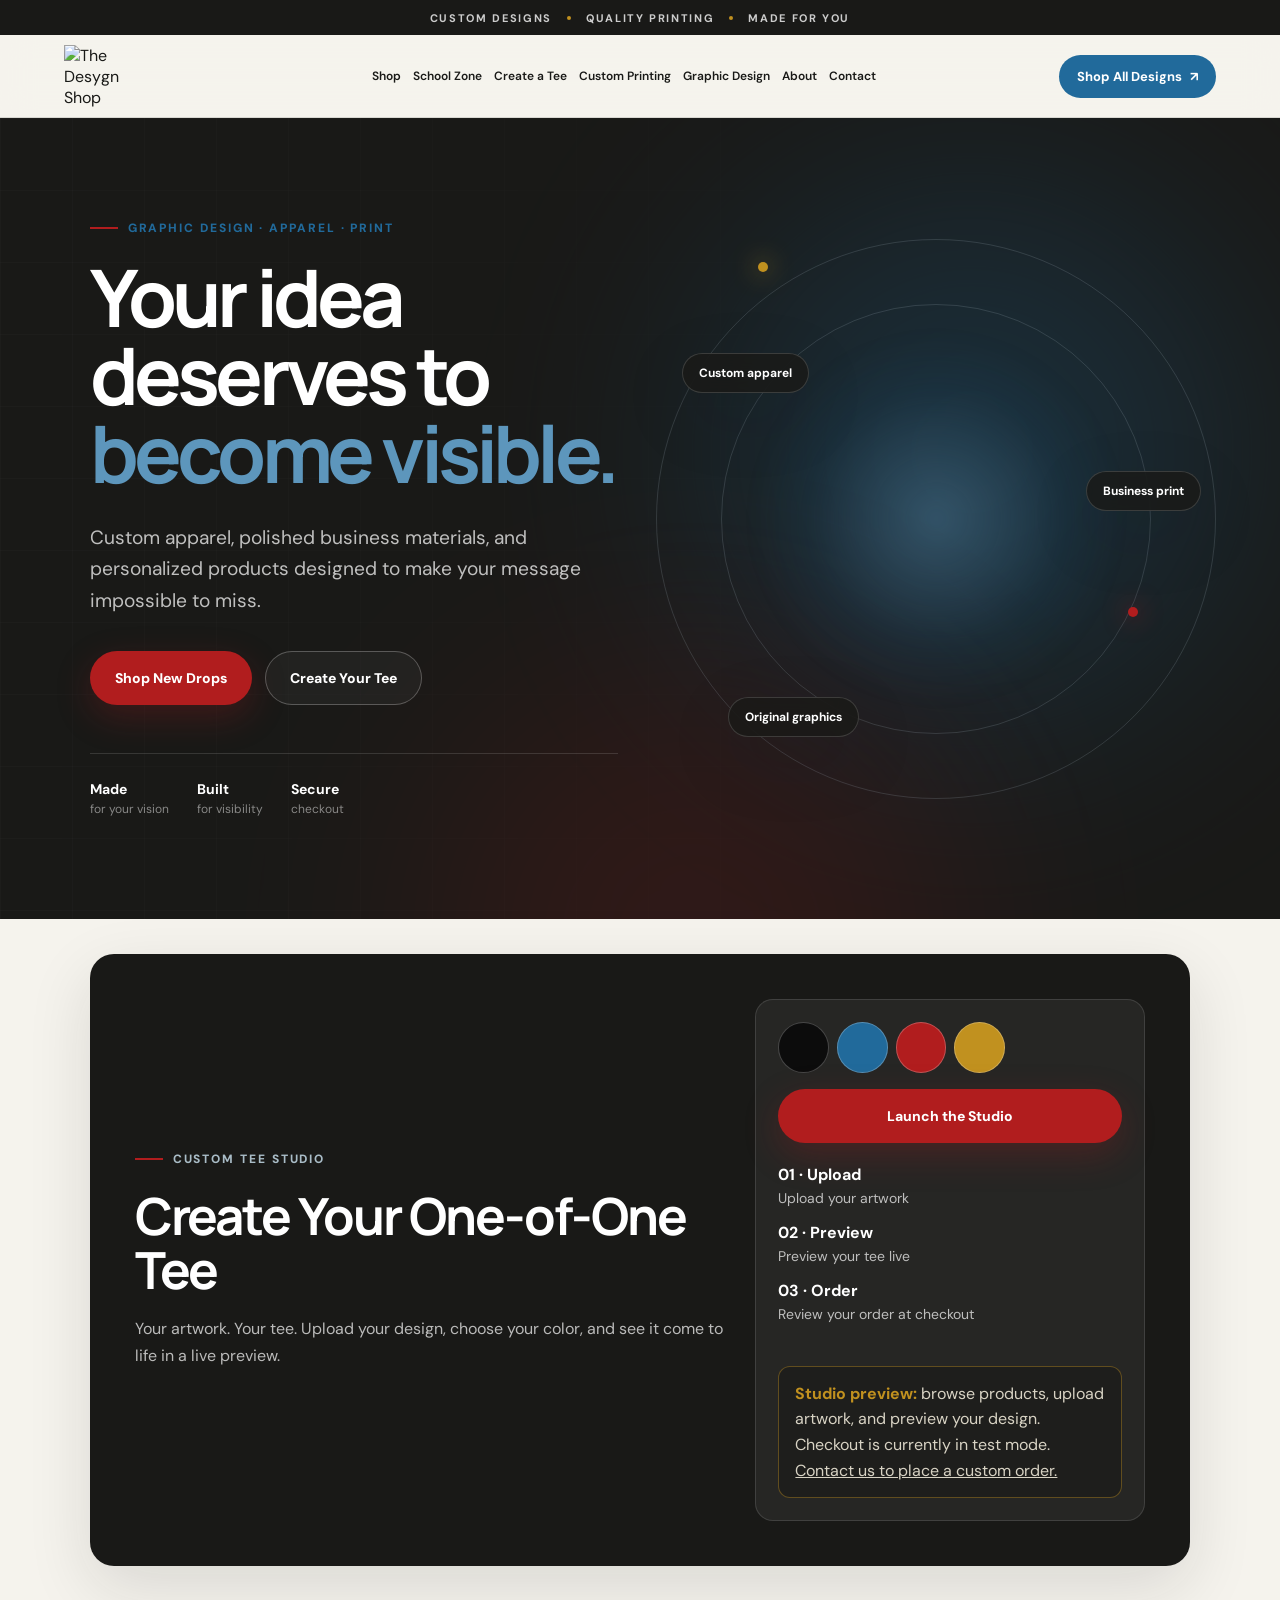
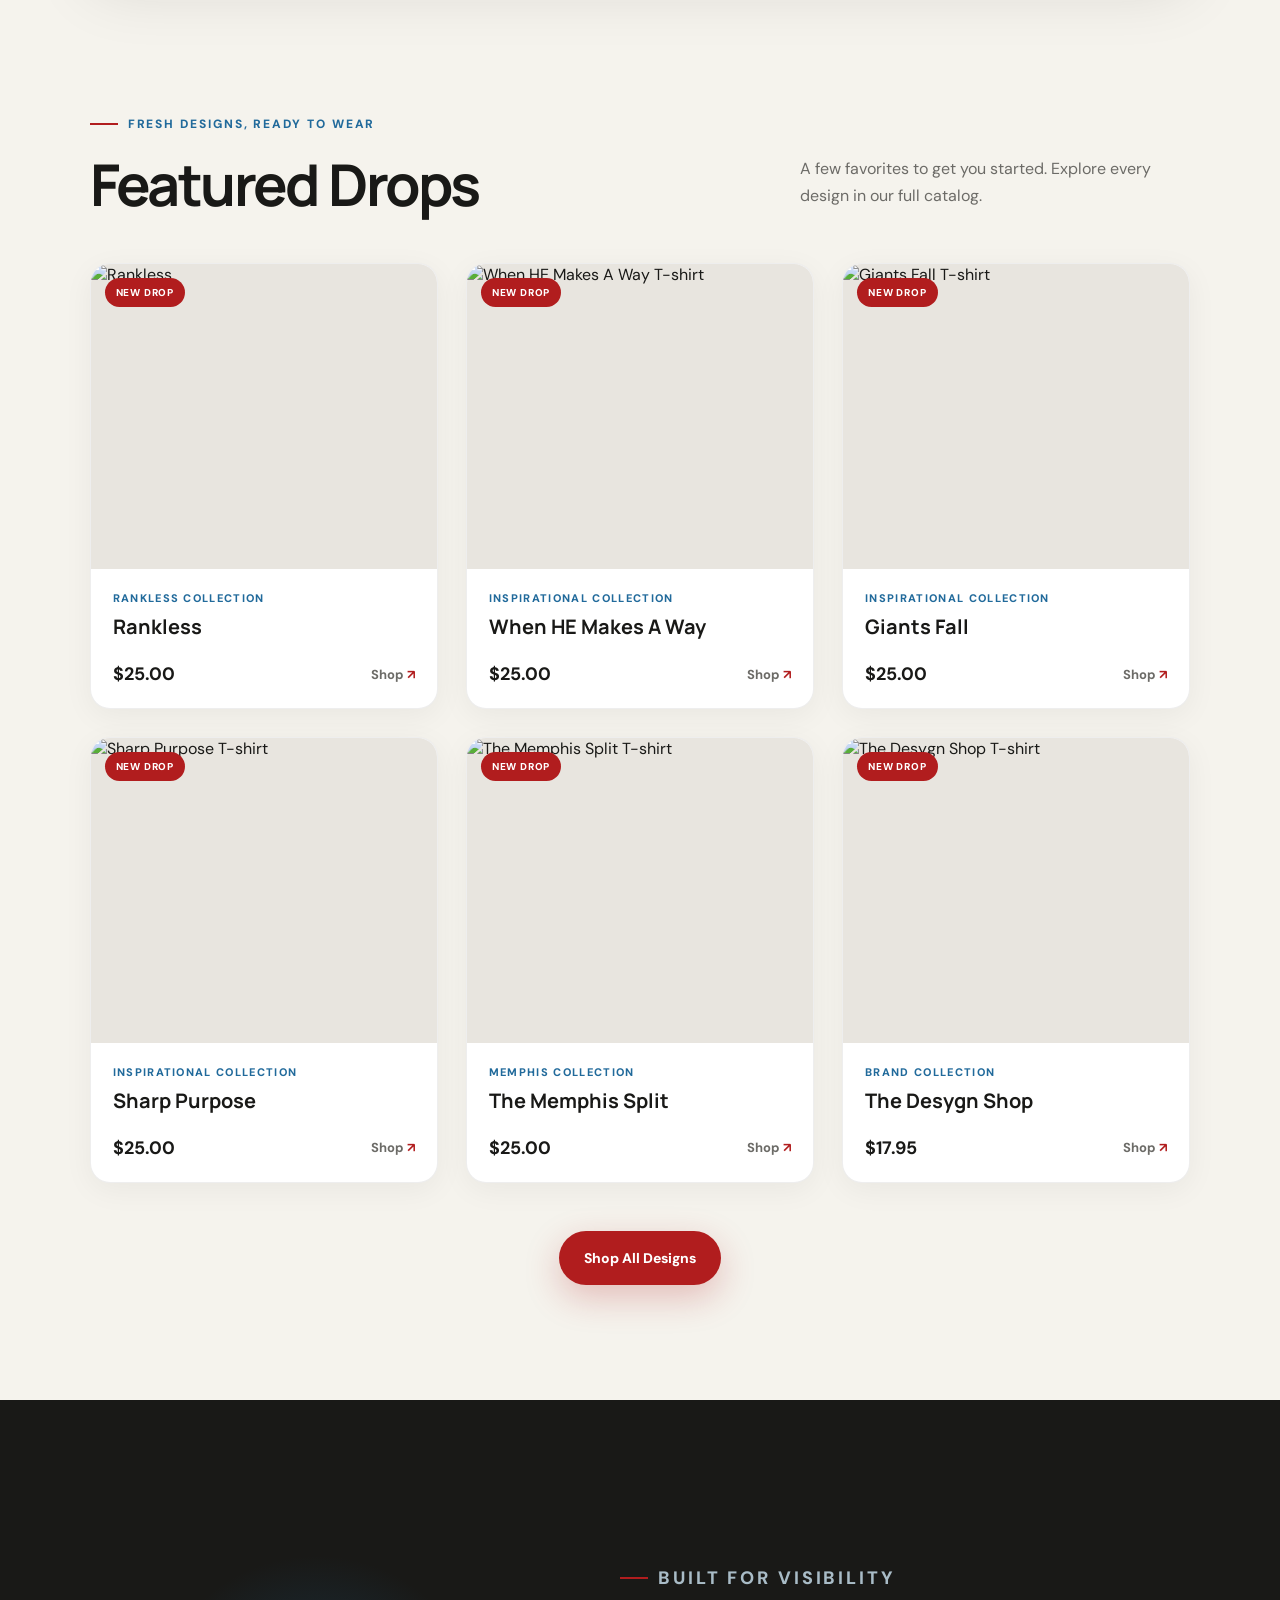
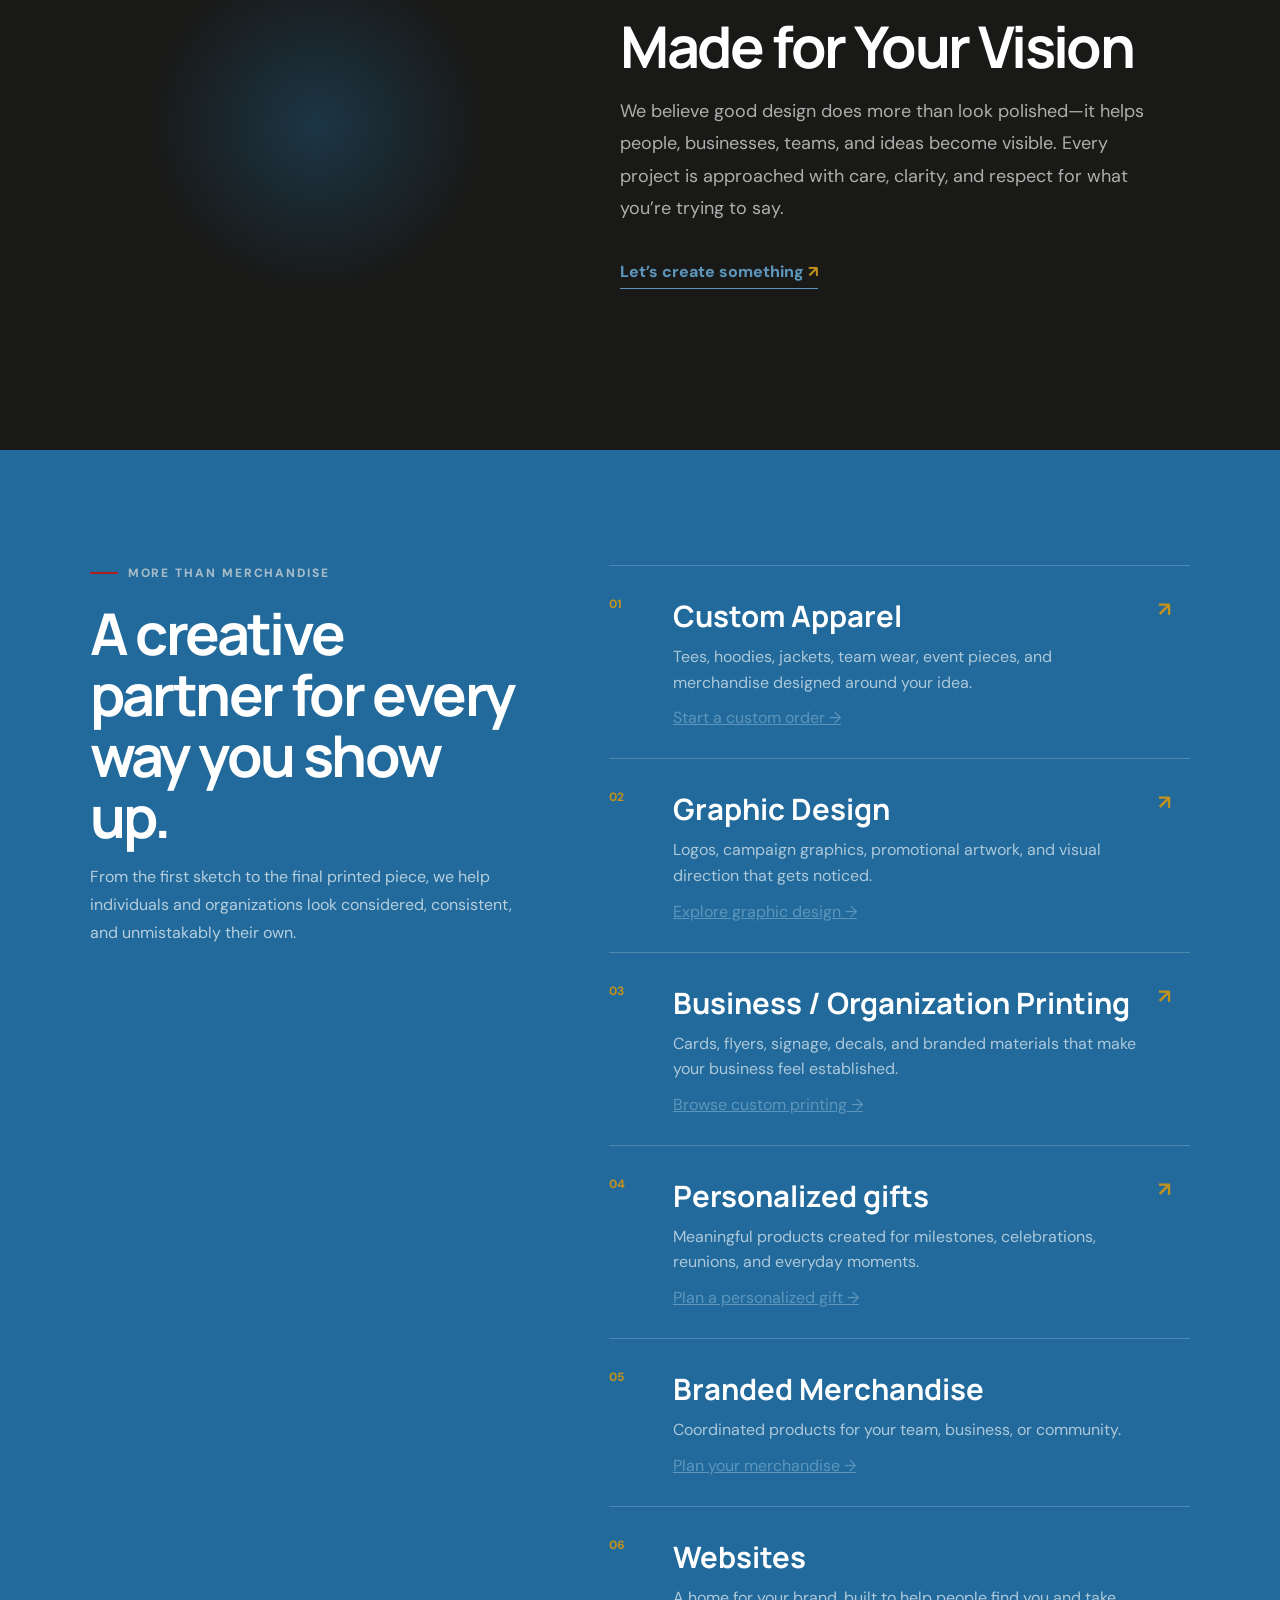
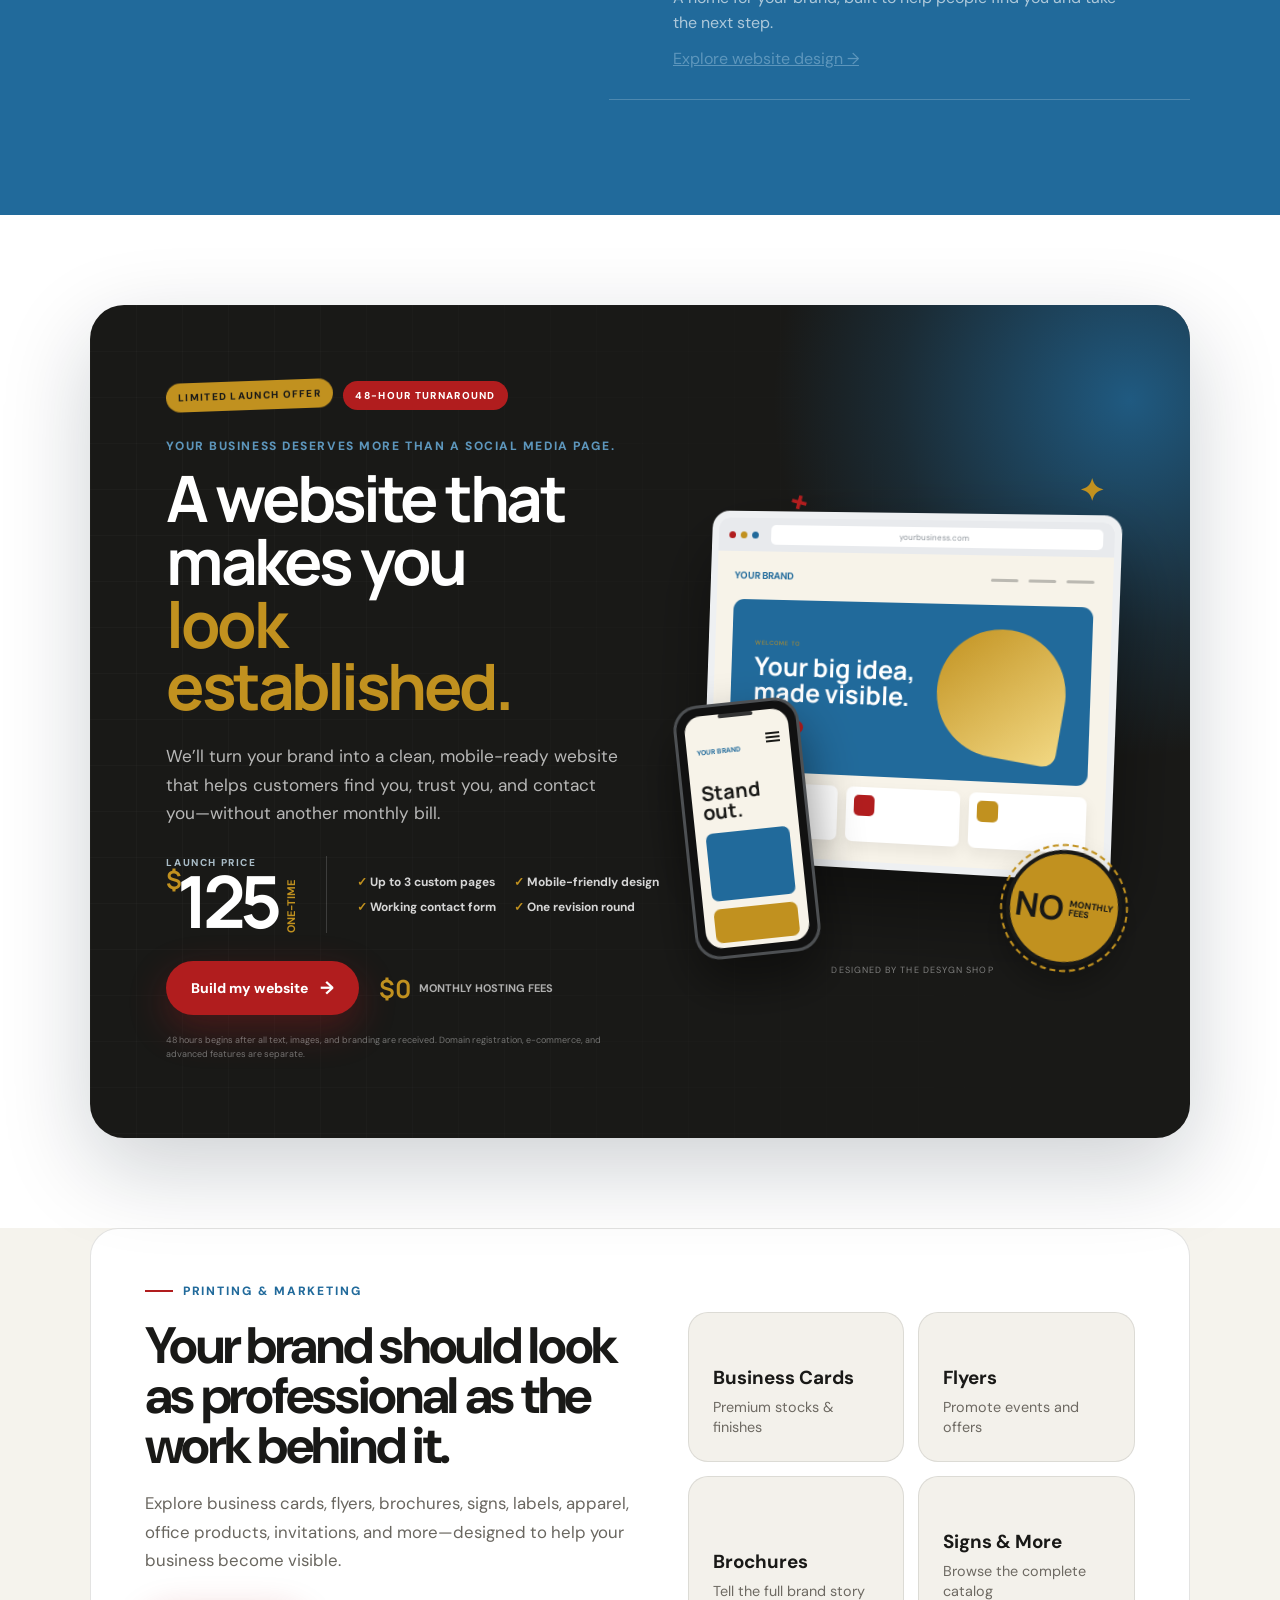
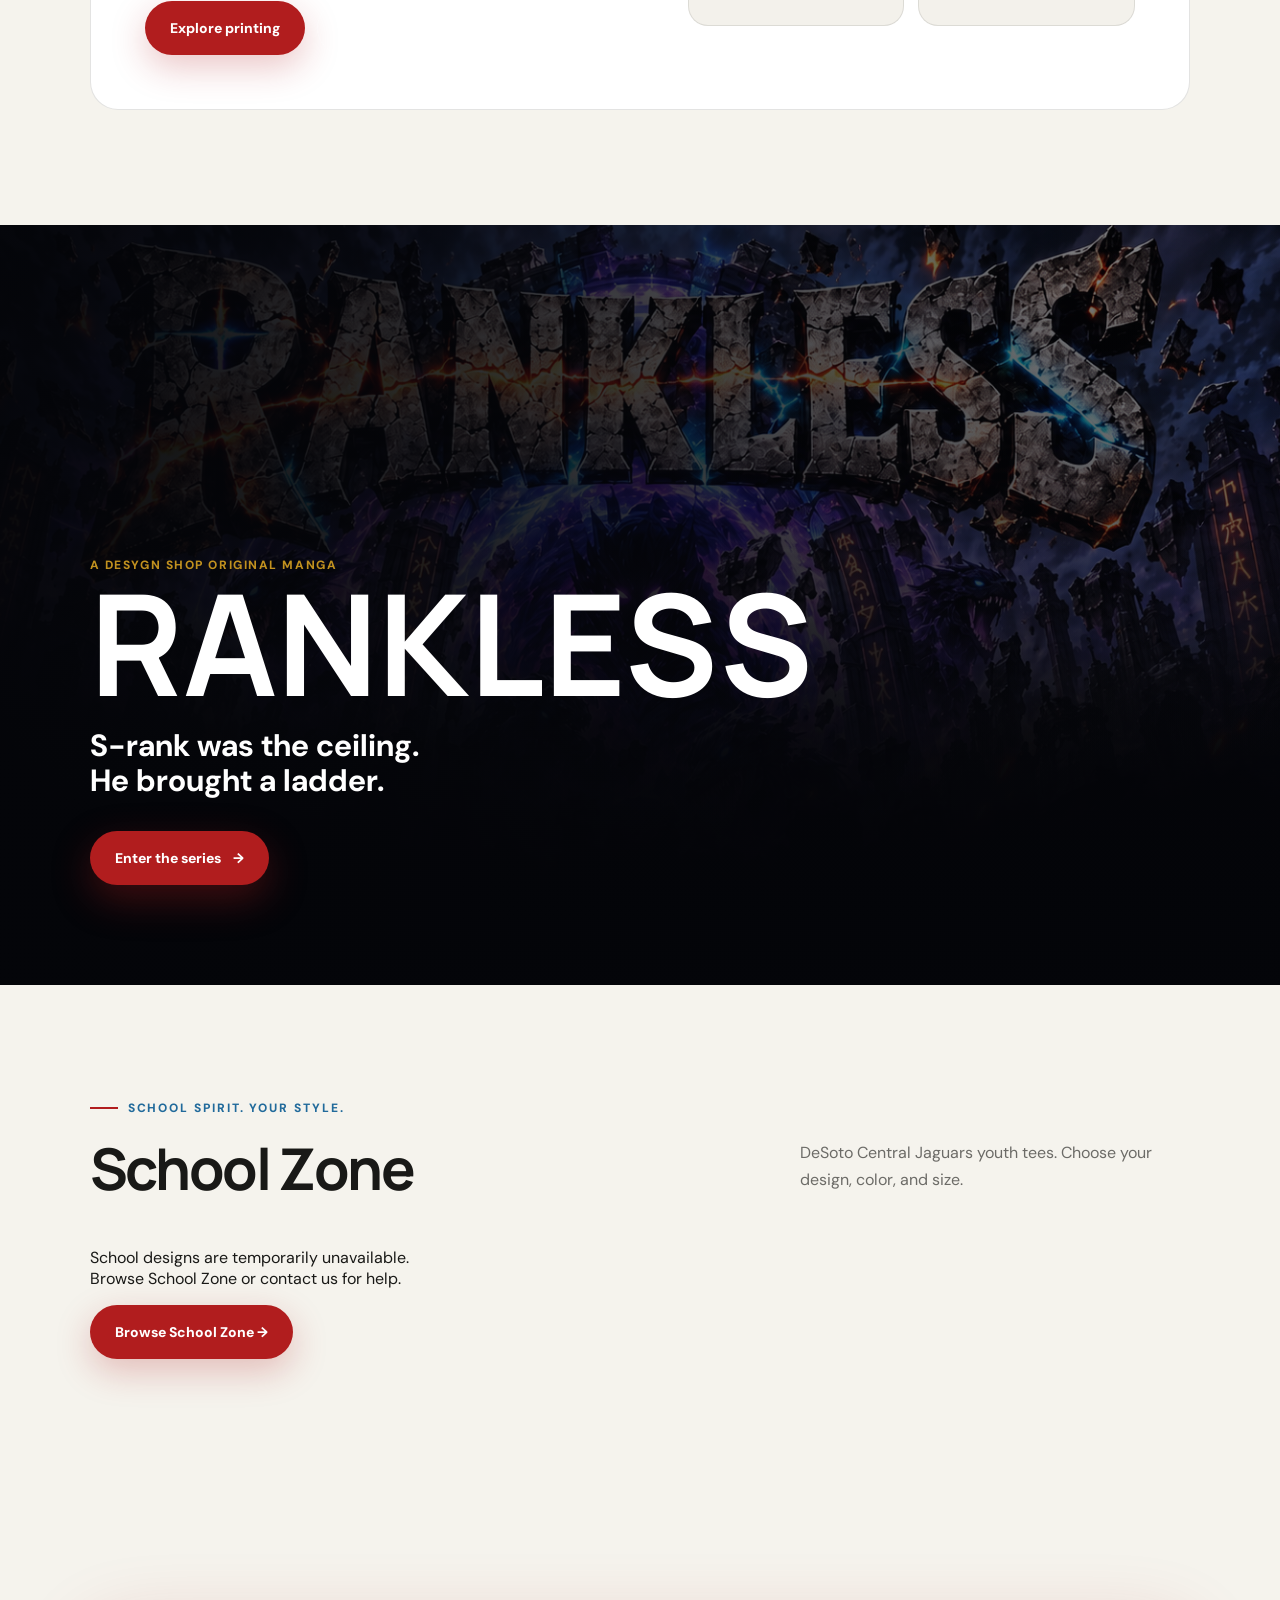
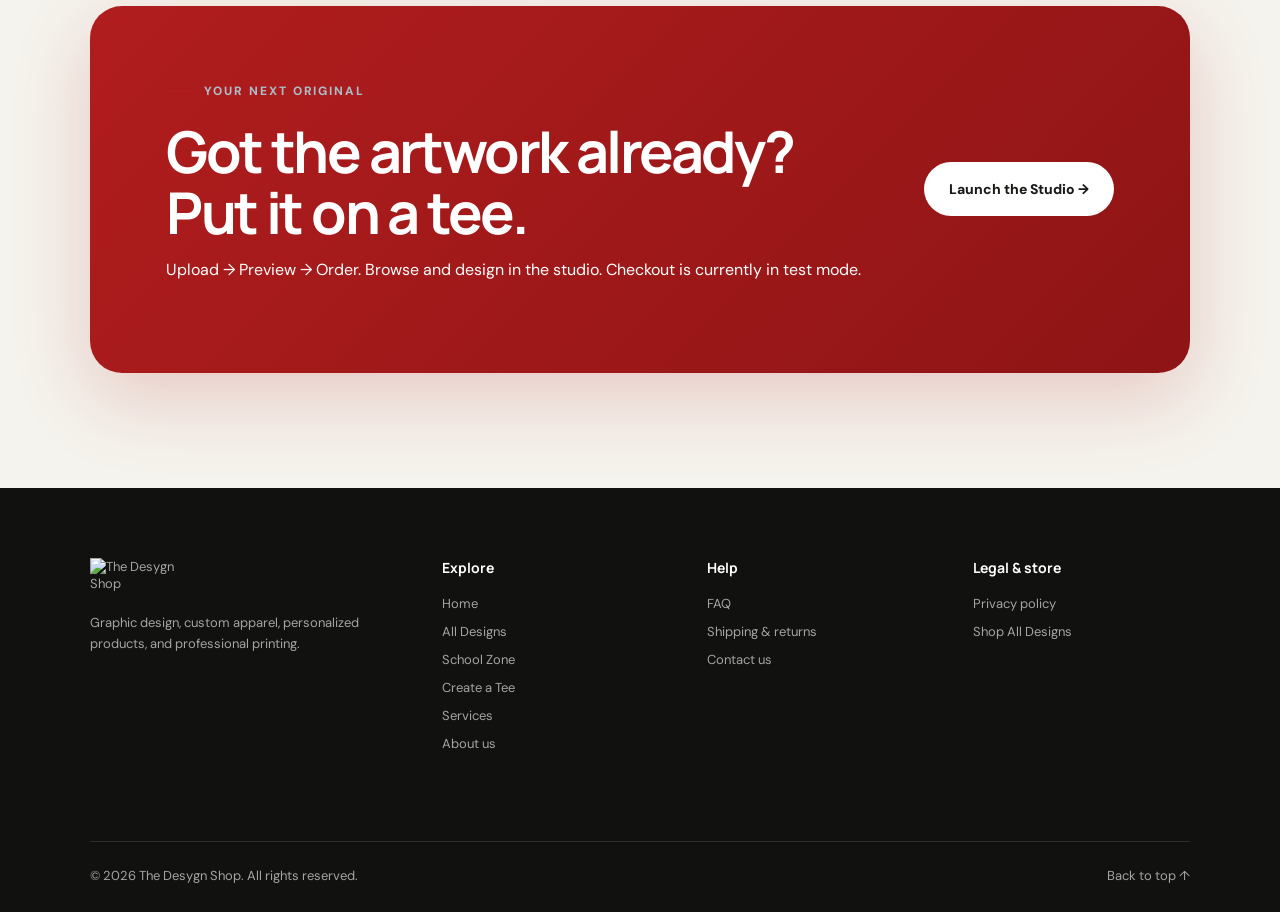
==== commit ca727453: "Publish School Zone mockups and saved-design checkout links" ====
--- a/index.html
+++ b/index.html
@@ -10,9 +10,9 @@
   <meta property="og:type" content="website">
   <title>The Desygn Shop | Become Visible</title>
   <link rel="preconnect" href="https://static.wixstatic.com">
-  <link rel="stylesheet" href="styles.css?v=20261005-header">
+  <link rel="stylesheet" href="styles.css?v=20261005-school">
   <script defer src="app.js"></script>
-</head>
+<script defer src="school-featured.js"></script></head>
 <body>
   <a class="skip-link" href="#main">Skip to content</a>
 
@@ -28,7 +28,7 @@
       <span></span><span></span><span></span><span class="sr-only">Menu</span>
     </button>
     <nav class="site-nav" id="site-nav" aria-label="Primary navigation">
-      <a href="catalog.html">Shop</a><a href="https://lab.thedesygnshop.com/">Create a Tee</a><a href="print-products.html">Custom Printing</a><a href="services.html#graphic-design">Graphic Design</a><a href="about.html">About</a><a href="contact.html">Contact</a>
+      <a href="catalog.html">Shop</a><a href="school-zone.html">School Zone</a><a href="https://lab.thedesygnshop.com/">Create a Tee</a><a href="print-products.html">Custom Printing</a><a href="services.html#graphic-design">Graphic Design</a><a href="about.html">About</a><a href="contact.html">Contact</a>
     </nav>
     <a class="header-shop" href="catalog.html">Shop All Designs <span aria-hidden="true">↗</span></a>
   </header>
@@ -67,7 +67,7 @@
     <section class="section studio-section" id="studio" aria-labelledby="studio-title">
       <div class="custom-studio-embed reveal">
         <div class="custom-studio-copy"><p class="eyebrow light"><span></span> Custom Tee Studio</p><h2 id="studio-title">Create Your One-of-One Tee</h2><p>Your artwork. Your tee. Upload your design, choose your color, and see it come to life in a live preview.</p></div>
-        <div class="custom-studio-panel"><div class="studio-swatches" aria-hidden="true"><i style="--swatch:#0c0c0c"></i><i style="--swatch:#216a9b"></i><i style="--swatch:#b11d1e"></i><i style="--swatch:#c1911f"></i></div><a class="button button-primary" href="https://lab.thedesygnshop.com/">Launch the Studio</a><ol class="studio-steps"><li><b>01 · Upload</b><span>Upload your artwork</span></li><li><b>02 · Preview</b><span>Preview your tee live</span></li><li><b>03 · Order</b><span>Review your order at checkout</span></li></ol><p class="test-disclaimer"><b>Studio preview:</b> browse products, upload artwork, and preview your design. Customer checkout is not yet enabled. <a href="contact.html">Contact us to place a custom order.</a></p></div>
+        <div class="custom-studio-panel"><div class="studio-swatches" aria-hidden="true"><i style="--swatch:#0c0c0c"></i><i style="--swatch:#216a9b"></i><i style="--swatch:#b11d1e"></i><i style="--swatch:#c1911f"></i></div><a class="button button-primary" href="https://lab.thedesygnshop.com/">Launch the Studio</a><ol class="studio-steps"><li><b>01 · Upload</b><span>Upload your artwork</span></li><li><b>02 · Preview</b><span>Preview your tee live</span></li><li><b>03 · Order</b><span>Review your order at checkout</span></li></ol><p class="test-disclaimer"><b>Studio preview:</b> browse products, upload artwork, and preview your design. Checkout is currently in test mode. <a href="contact.html">Contact us to place a custom order.</a></p></div>
       </div>
     </section>
 
@@ -200,12 +200,12 @@
       </div>
     </section>
 
-    <section class="cta section" id="process"><div class="cta-card reveal"><div><p class="eyebrow light"><span></span> Your next original</p><h2>Got the artwork already? Put it on a tee.</h2><p>Upload → Preview → Order. Browse and design in the studio. Customer checkout is not yet enabled.</p></div><a class="button button-white" href="https://lab.thedesygnshop.com/">Launch the Studio →</a></div></section>
+    <section class="section" id="school-zone"><div class="section-heading"><div><p class="eyebrow"><span></span> School spirit. Your style.</p><h2>School Zone</h2></div><p>DeSoto Central Jaguars youth tees. Choose your design, color, and size.</p></div><div class="product-grid" id="school-featured"></div><p><a class="button button-primary" href="school-zone.html">Browse School Zone →</a></p></section><section class="cta section" id="process"><div class="cta-card reveal"><div><p class="eyebrow light"><span></span> Your next original</p><h2>Got the artwork already? Put it on a tee.</h2><p>Upload → Preview → Order. Browse and design in the studio. Checkout is currently in test mode.</p></div><a class="button button-white" href="https://lab.thedesygnshop.com/">Launch the Studio →</a></div></section>
   </main>
 
   <footer class="site-footer">
     <div class="footer-brand"><img src="https://static.wixstatic.com/media/33290a_9ed18c8022ff4c0e925ffeef7576c8d5~mv2.png" alt="The Desygn Shop"><p>Graphic design, custom apparel, personalized products, and professional printing.</p></div>
-    <div><h3>Explore</h3><a href="index.html">Home</a><a href="catalog.html">All Designs</a><a href="https://lab.thedesygnshop.com/">Create a Tee</a><a href="services.html">Services</a><a href="about.html">About us</a></div>
+    <div><h3>Explore</h3><a href="index.html">Home</a><a href="catalog.html">All Designs</a><a href="school-zone.html">School Zone</a><a href="https://lab.thedesygnshop.com/">Create a Tee</a><a href="services.html">Services</a><a href="about.html">About us</a></div>
     <div><h3>Help</h3><a href="faq.html">FAQ</a><a href="shipping-returns.html">Shipping &amp; returns</a><a href="contact.html">Contact us</a></div>
     <div><h3>Legal &amp; store</h3><a href="privacy.html">Privacy policy</a><a href="catalog.html">Shop All Designs</a></div>
     <div class="footer-bottom"><span>© <span id="year"></span> The Desygn Shop. All rights reserved.</span><a href="#top">Back to top ↑</a></div>
--- a/styles.css
+++ b/styles.css
@@ -455,3 +455,4 @@
   .process-line { gap: 35px; }
   .service-cta-card { border-radius: 24px; }
 }
+@media(min-width:761px) and (max-width:1350px){.site-nav{font-size:12px;gap:12px}}
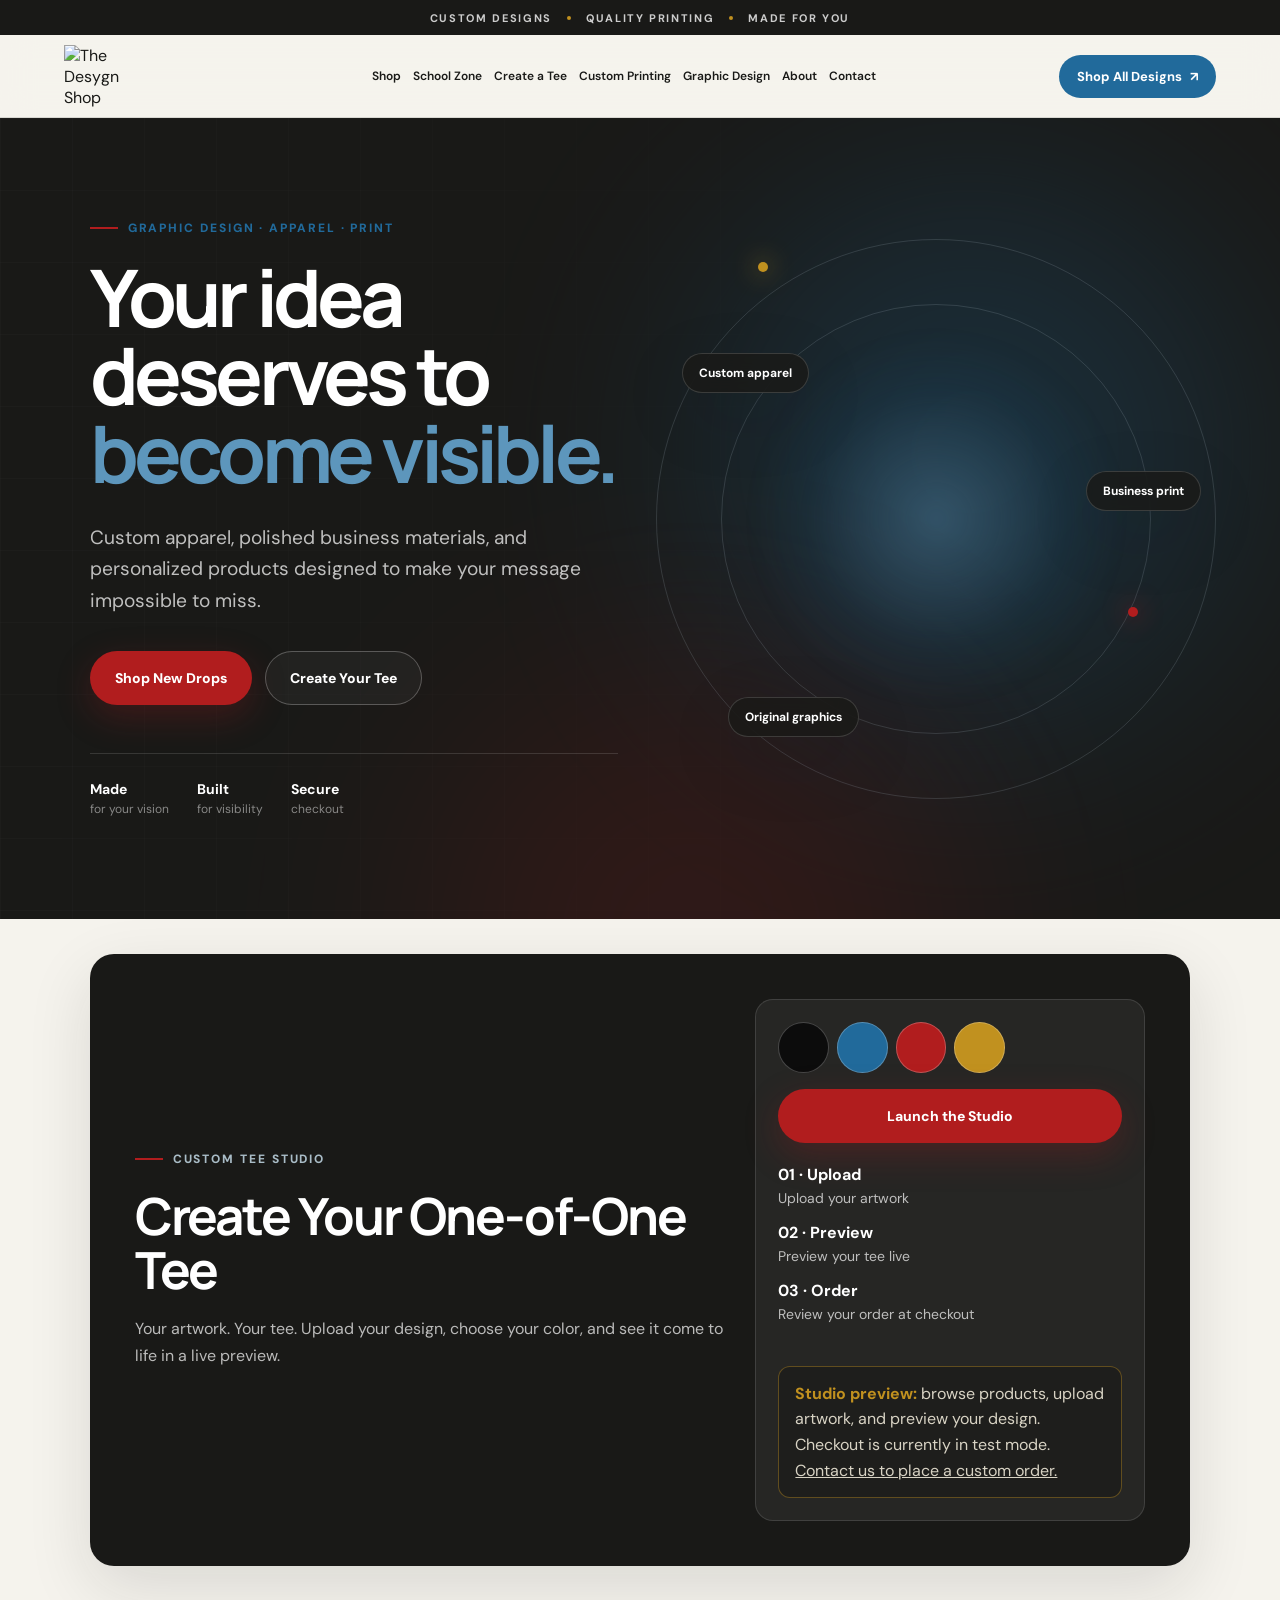
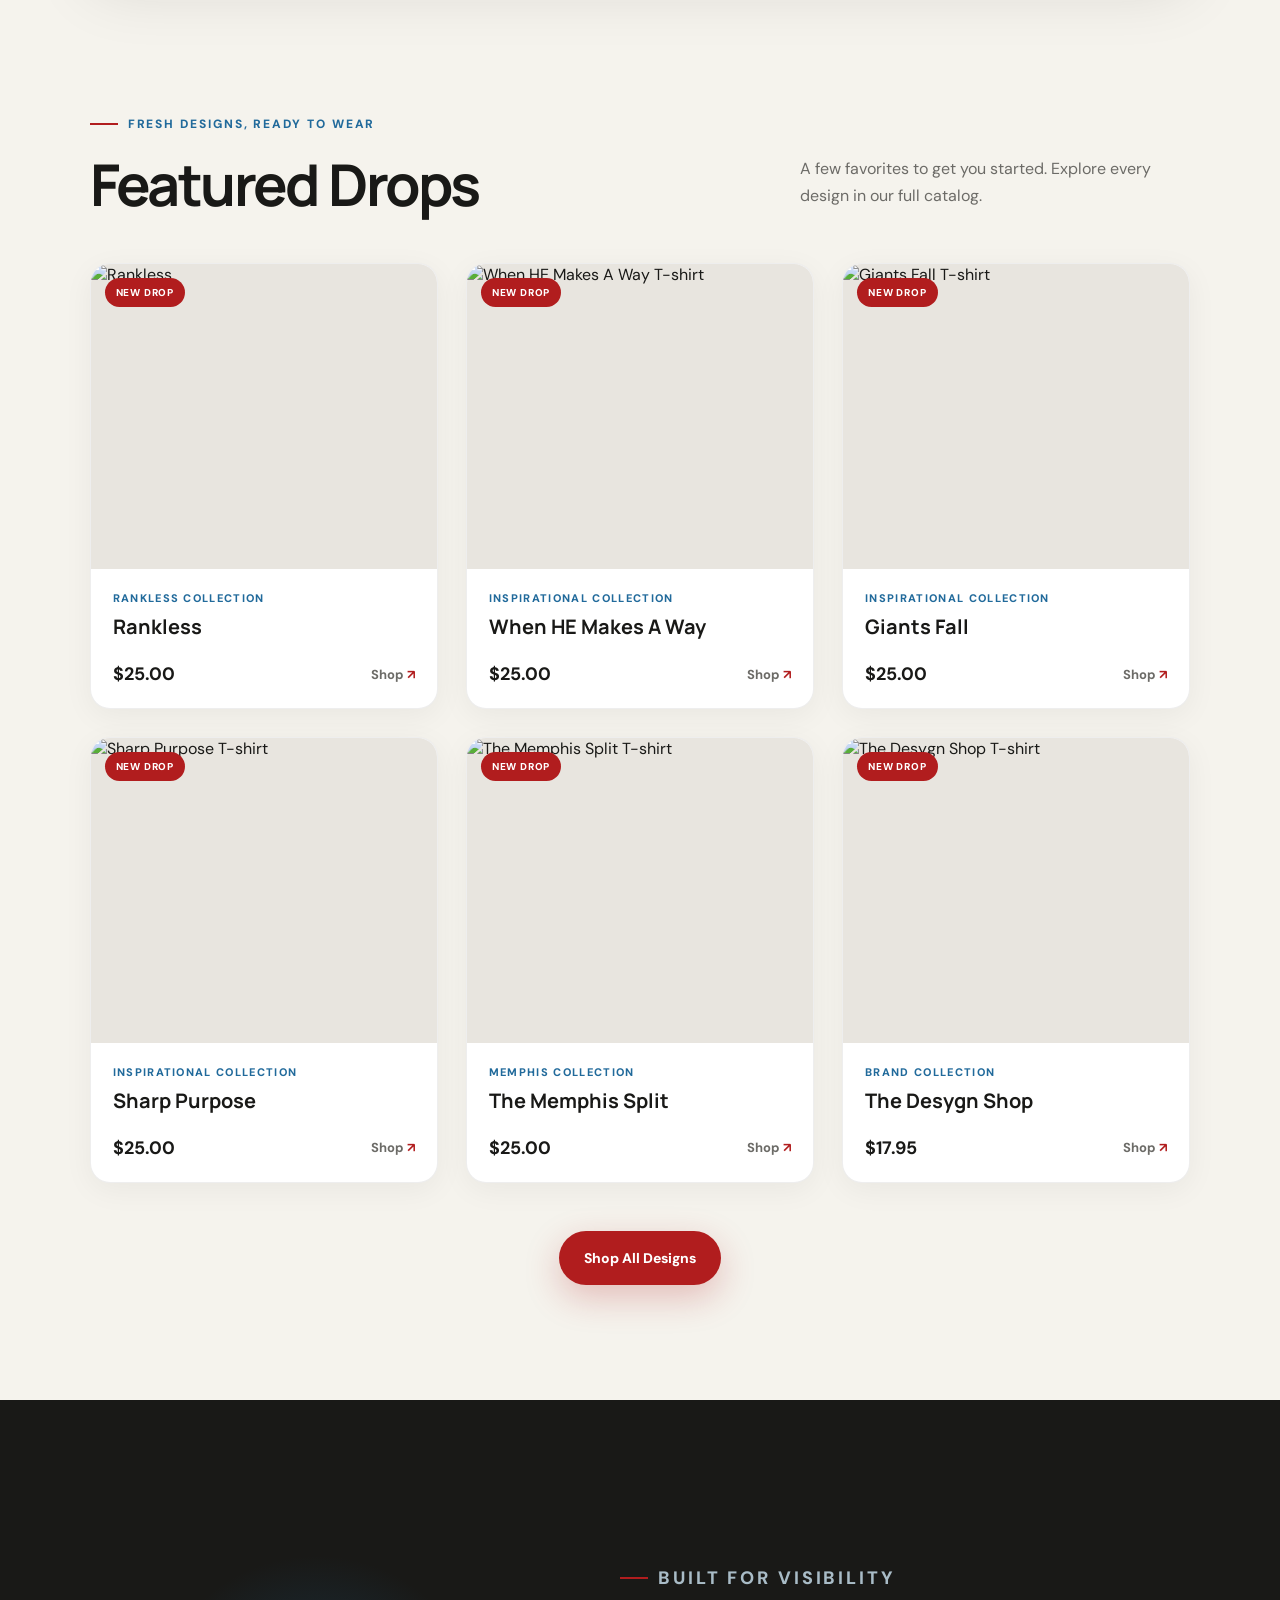
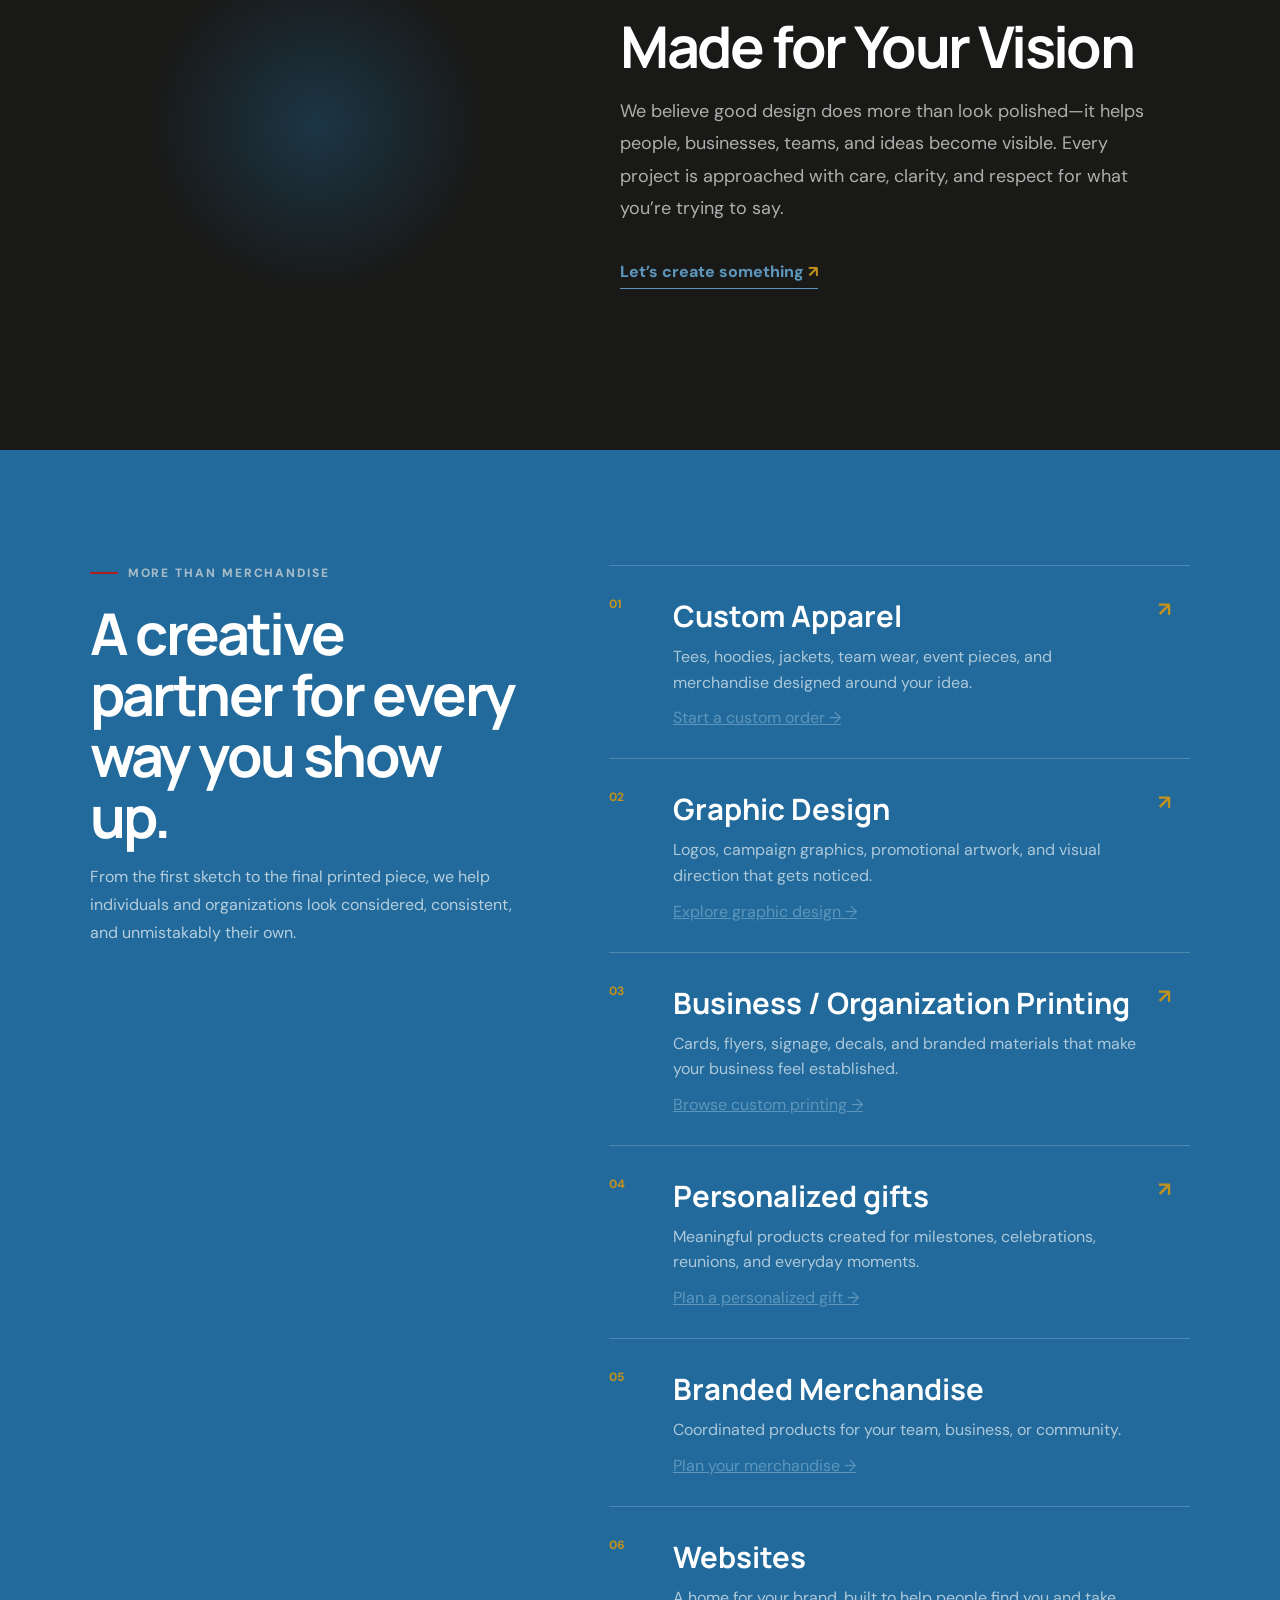
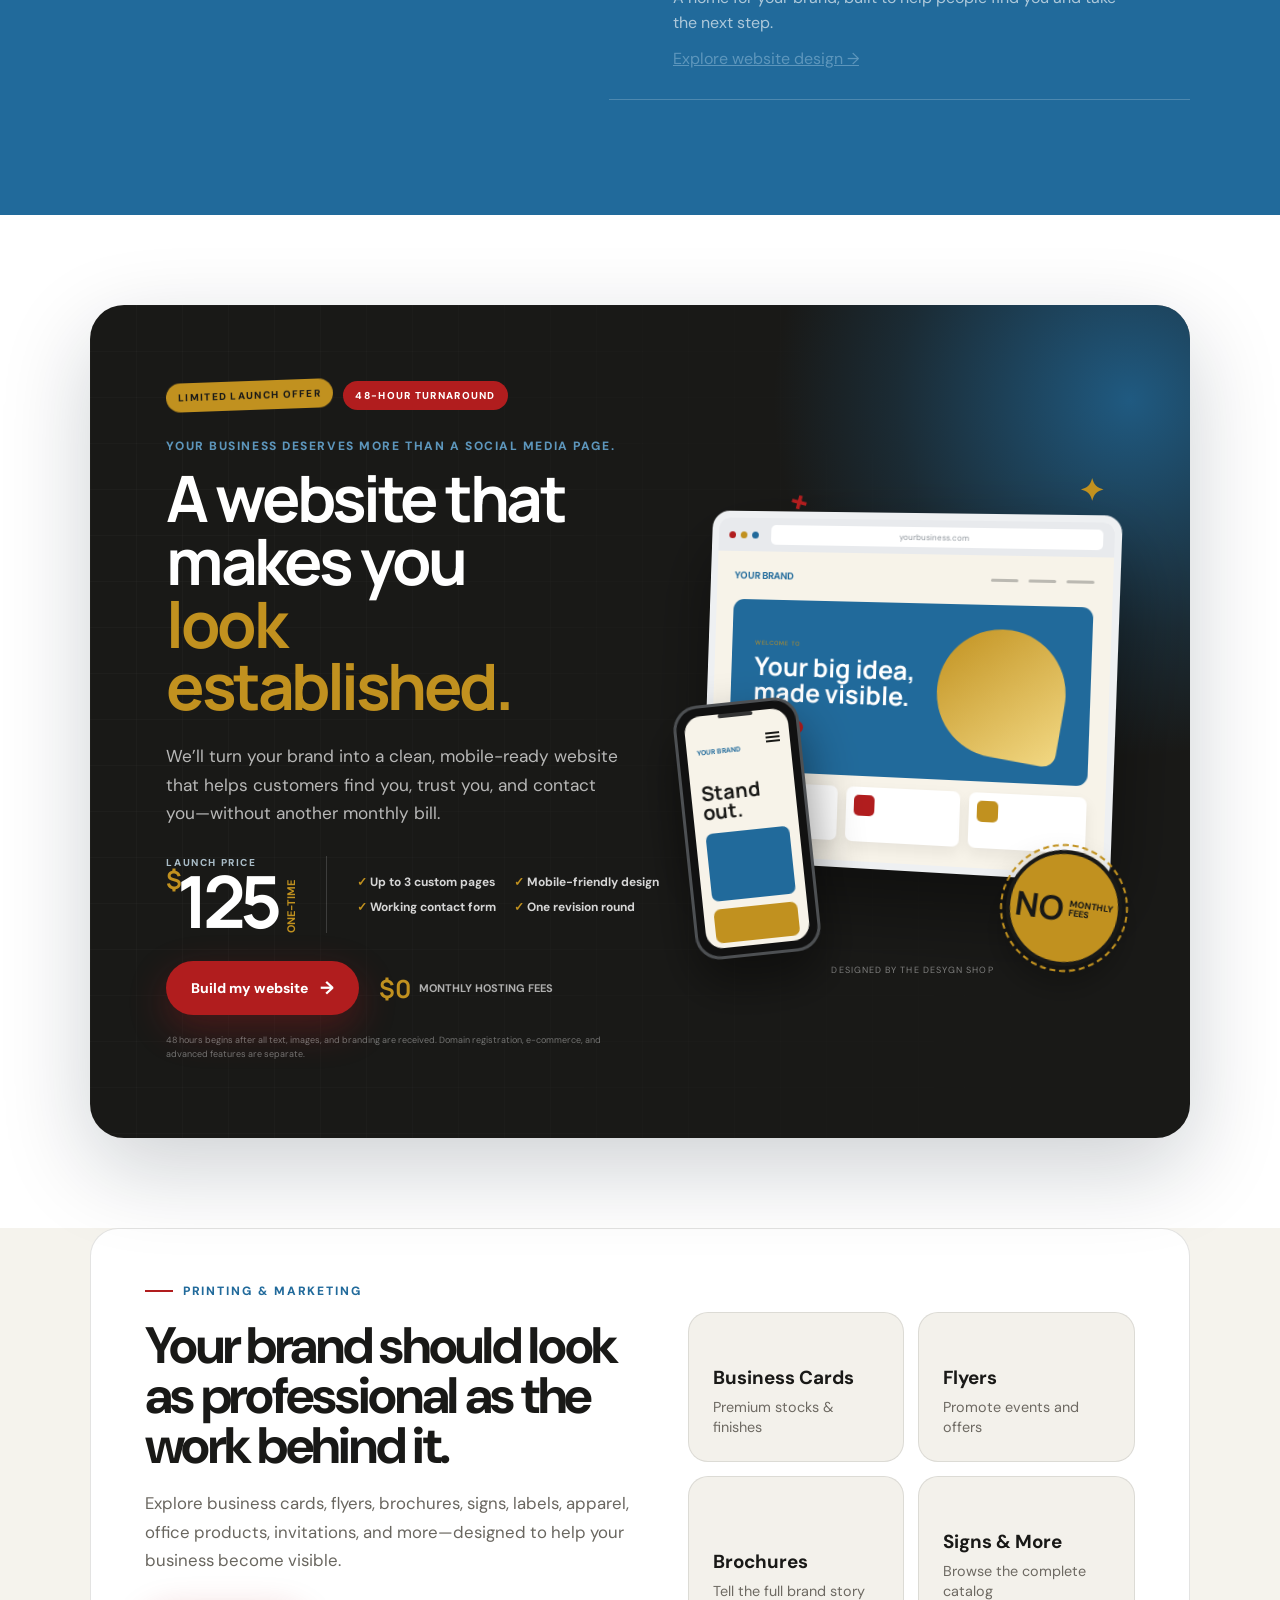
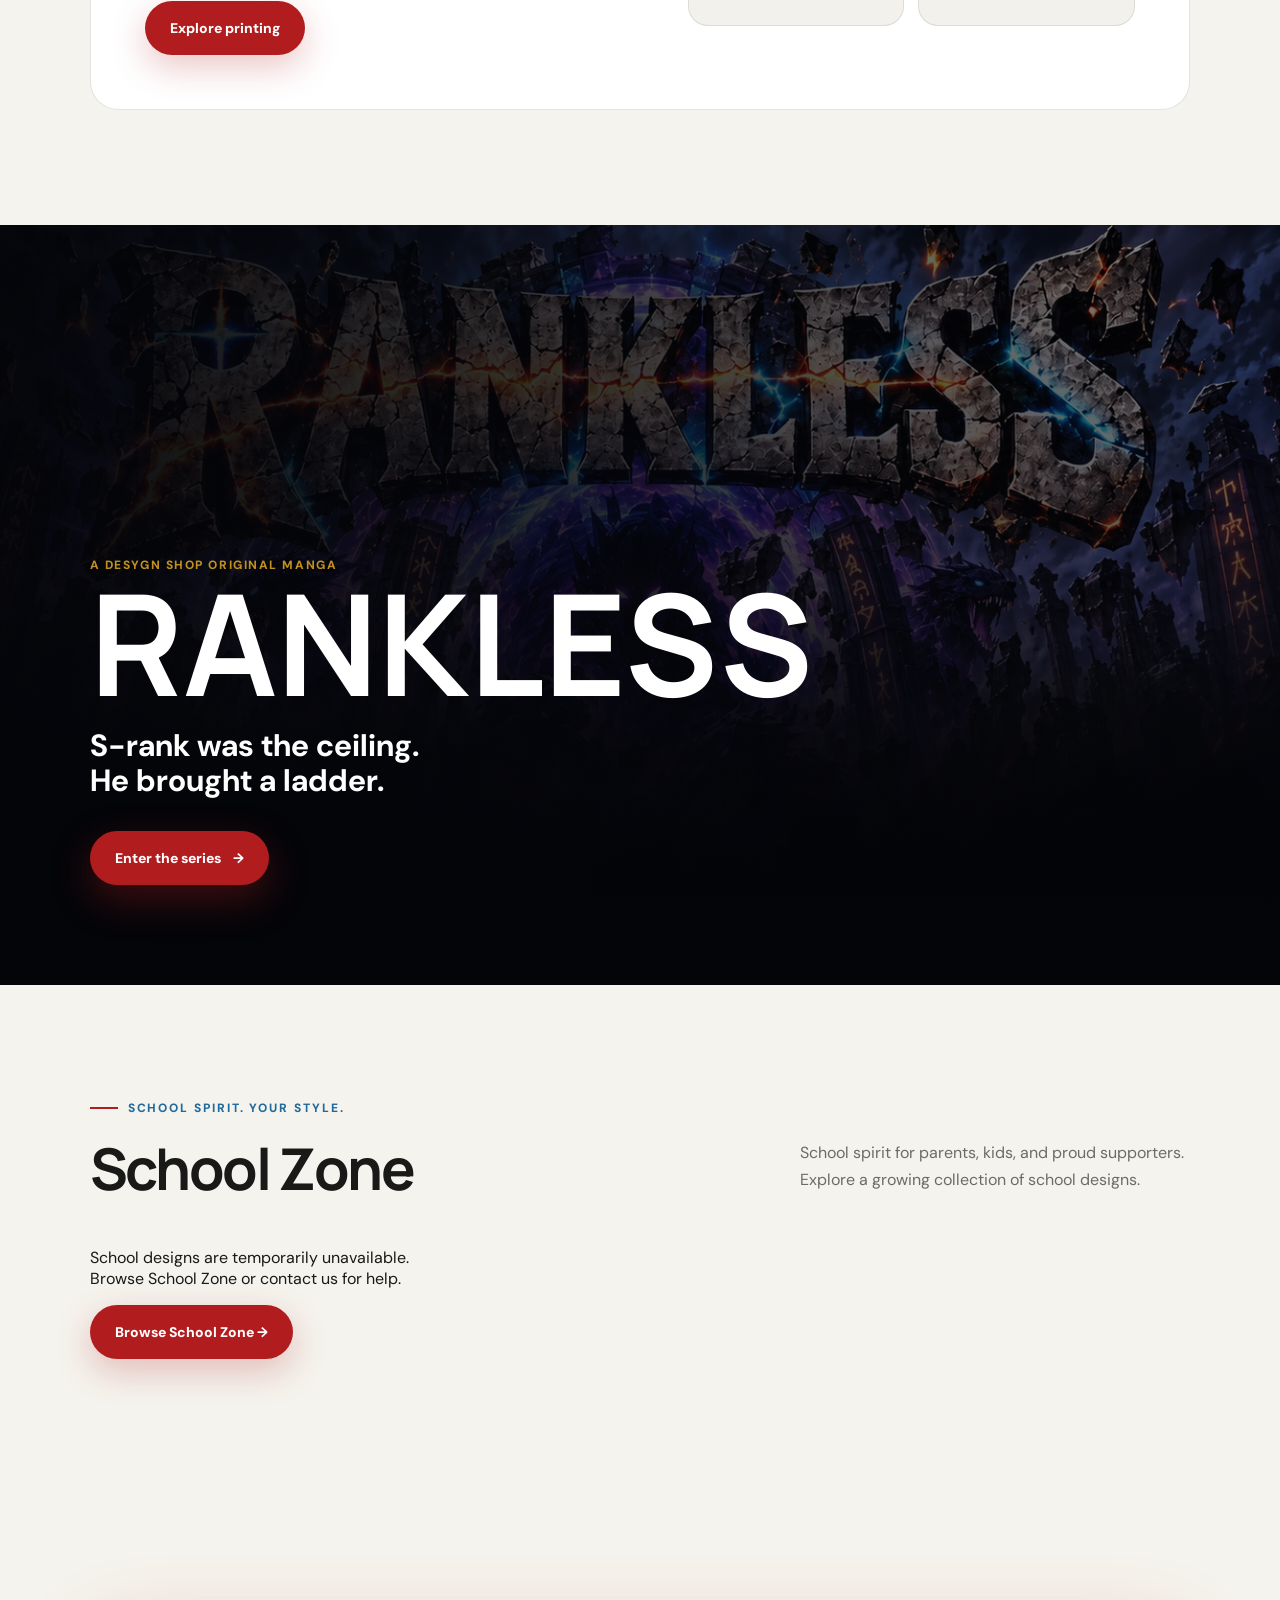
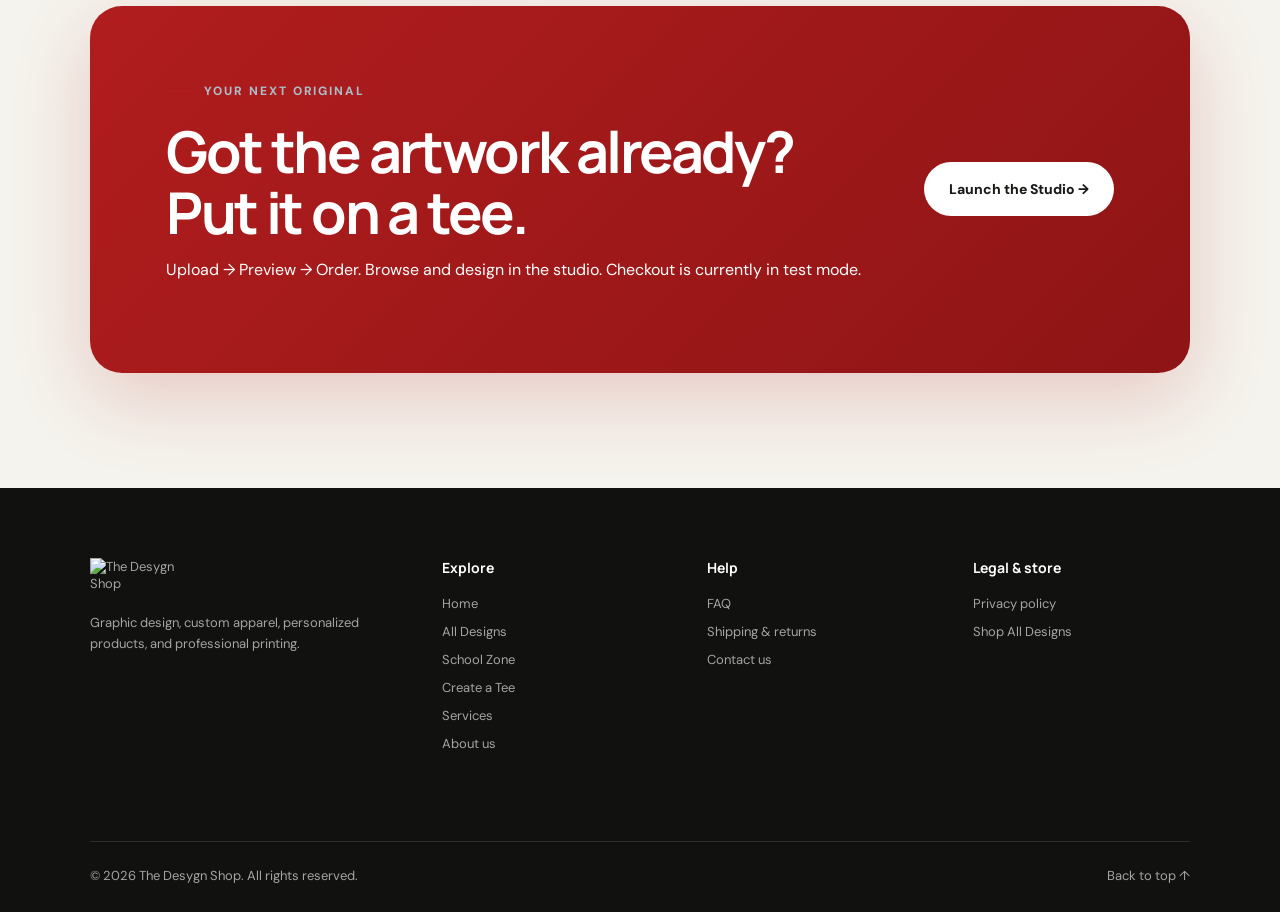
==== commit 629acf53: "Add compact shirt-only School Zone hero and school filtering" ====
--- a/index.html
+++ b/index.html
@@ -200,7 +200,7 @@
       </div>
     </section>
 
-    <section class="section" id="school-zone"><div class="section-heading"><div><p class="eyebrow"><span></span> School spirit. Your style.</p><h2>School Zone</h2></div><p>DeSoto Central Jaguars youth tees. Choose your design, color, and size.</p></div><div class="product-grid" id="school-featured"></div><p><a class="button button-primary" href="school-zone.html">Browse School Zone →</a></p></section><section class="cta section" id="process"><div class="cta-card reveal"><div><p class="eyebrow light"><span></span> Your next original</p><h2>Got the artwork already? Put it on a tee.</h2><p>Upload → Preview → Order. Browse and design in the studio. Checkout is currently in test mode.</p></div><a class="button button-white" href="https://lab.thedesygnshop.com/">Launch the Studio →</a></div></section>
+    <section class="section" id="school-zone"><div class="section-heading"><div><p class="eyebrow"><span></span> School spirit. Your style.</p><h2>School Zone</h2></div><p>School spirit for parents, kids, and proud supporters. Explore a growing collection of school designs.</p></div><div class="product-grid" id="school-featured"></div><p><a class="button button-primary" href="school-zone.html">Browse School Zone →</a></p></section><section class="cta section" id="process"><div class="cta-card reveal"><div><p class="eyebrow light"><span></span> Your next original</p><h2>Got the artwork already? Put it on a tee.</h2><p>Upload → Preview → Order. Browse and design in the studio. Checkout is currently in test mode.</p></div><a class="button button-white" href="https://lab.thedesygnshop.com/">Launch the Studio →</a></div></section>
   </main>
 
   <footer class="site-footer">
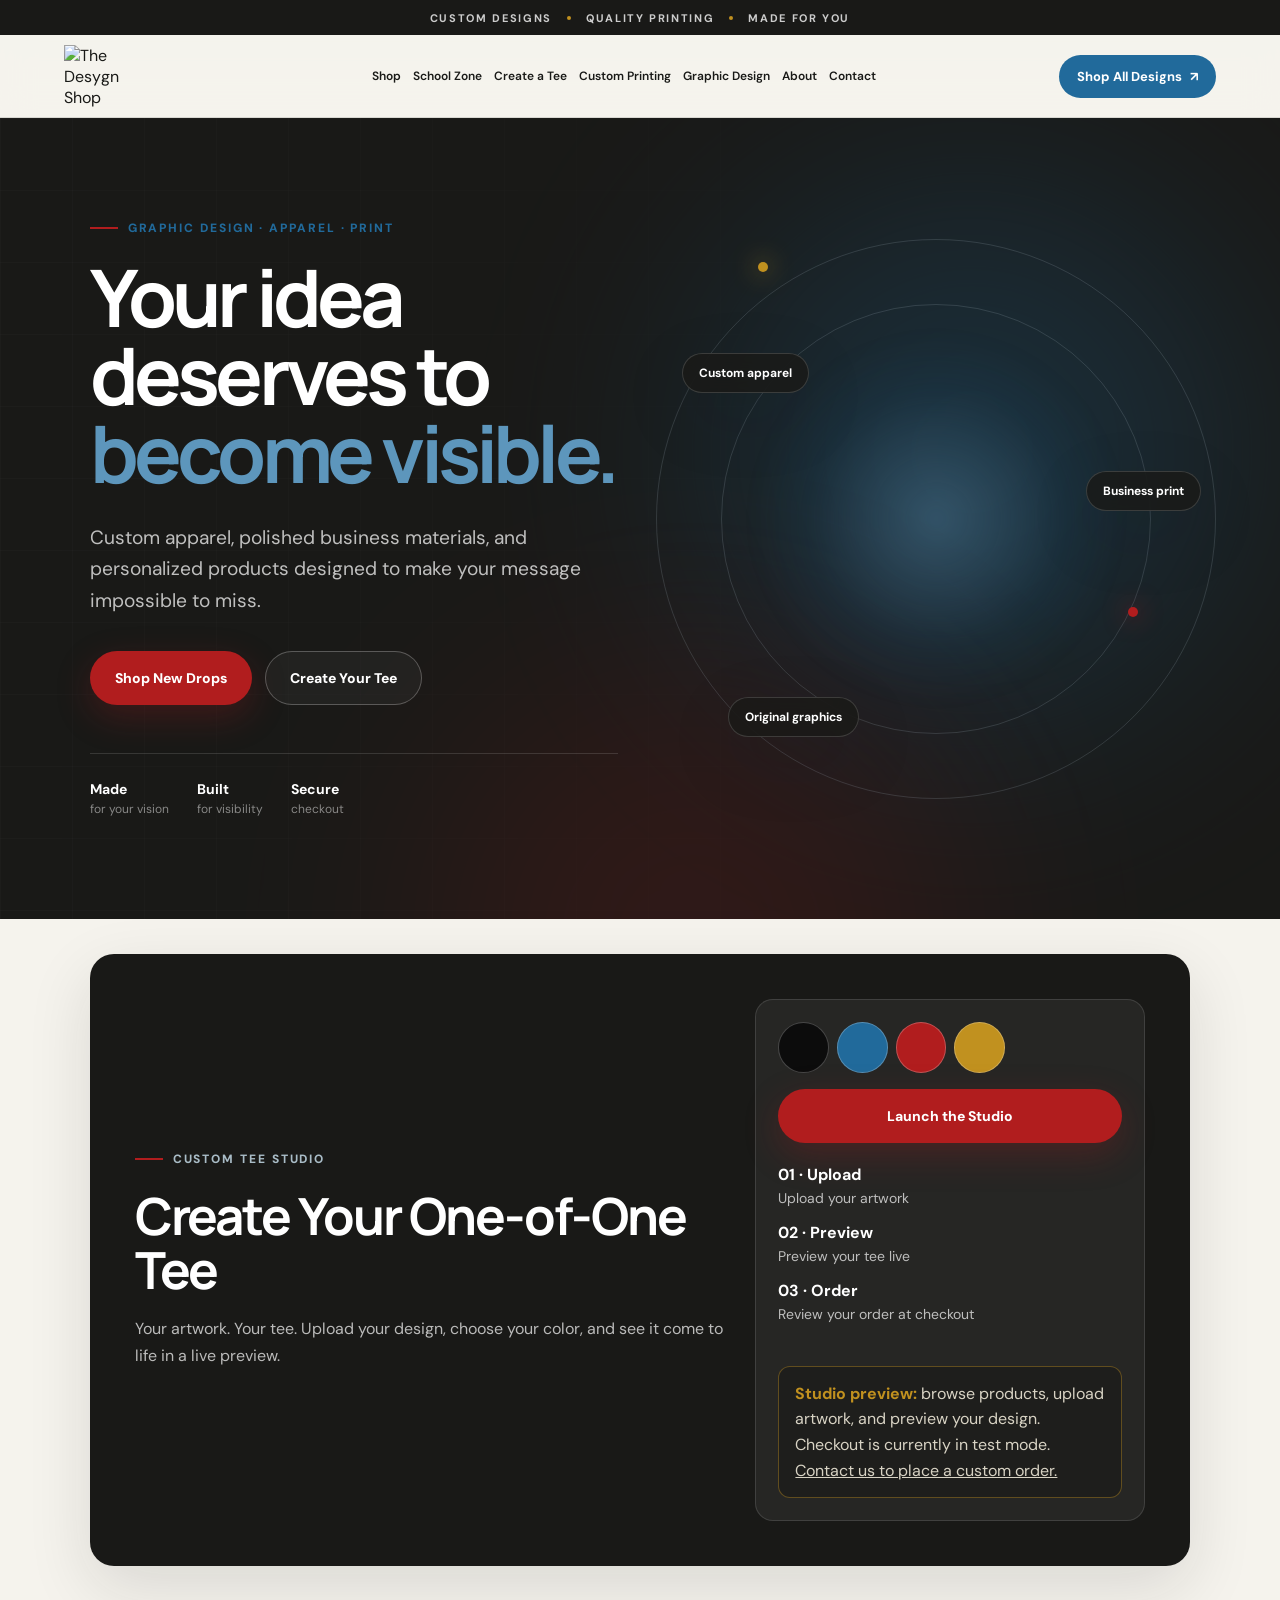
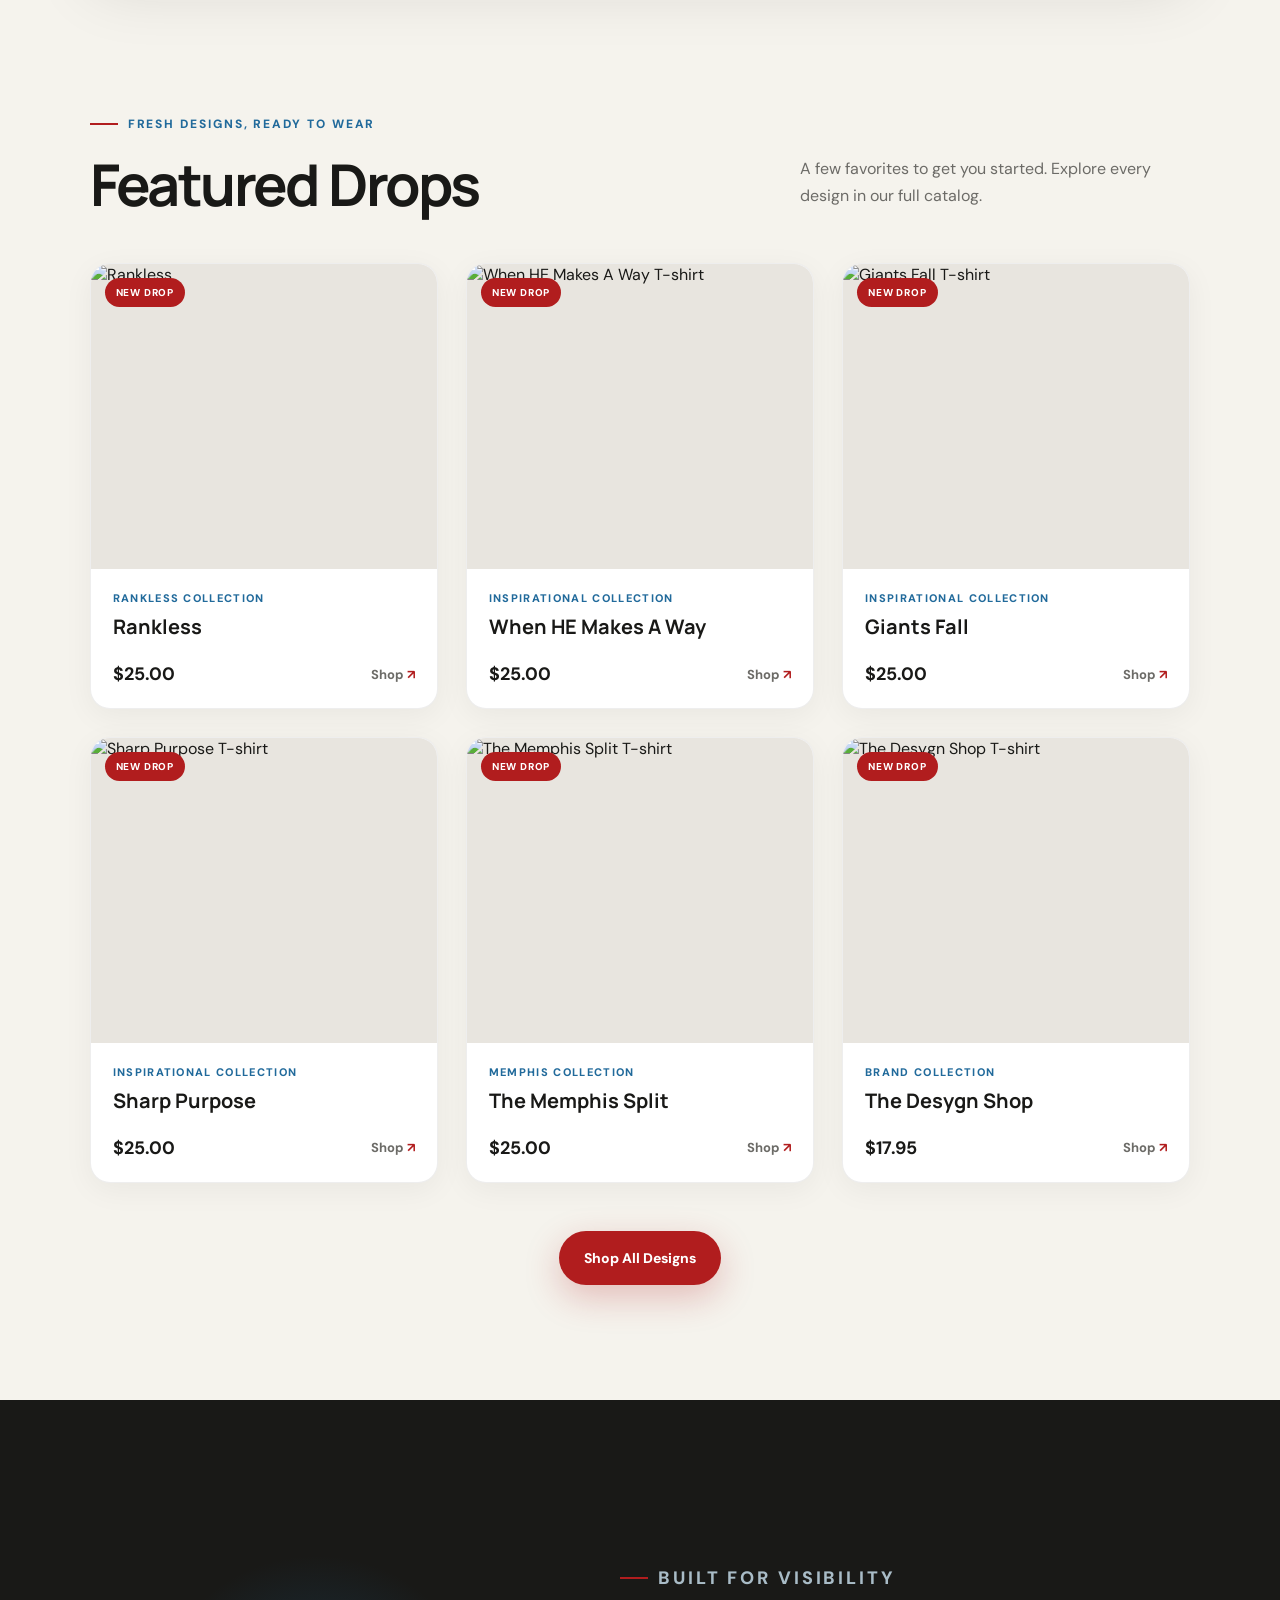
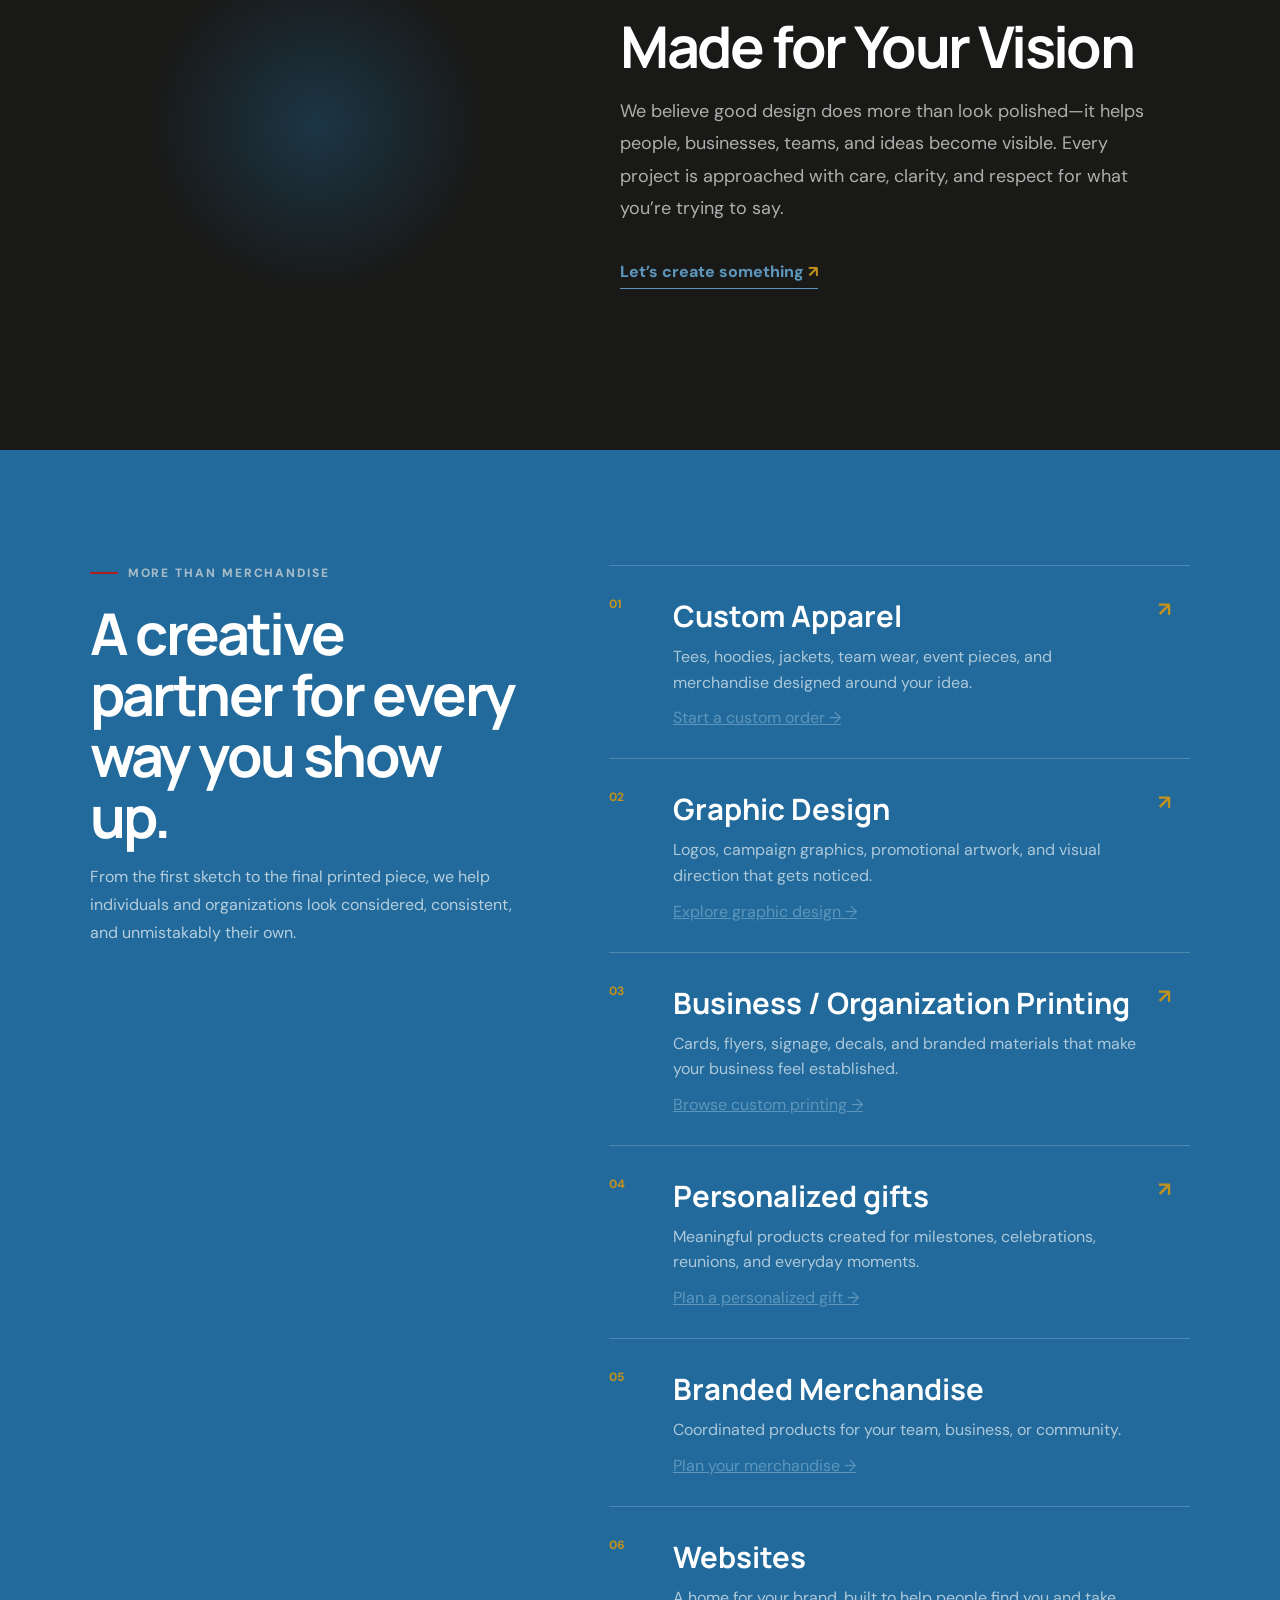
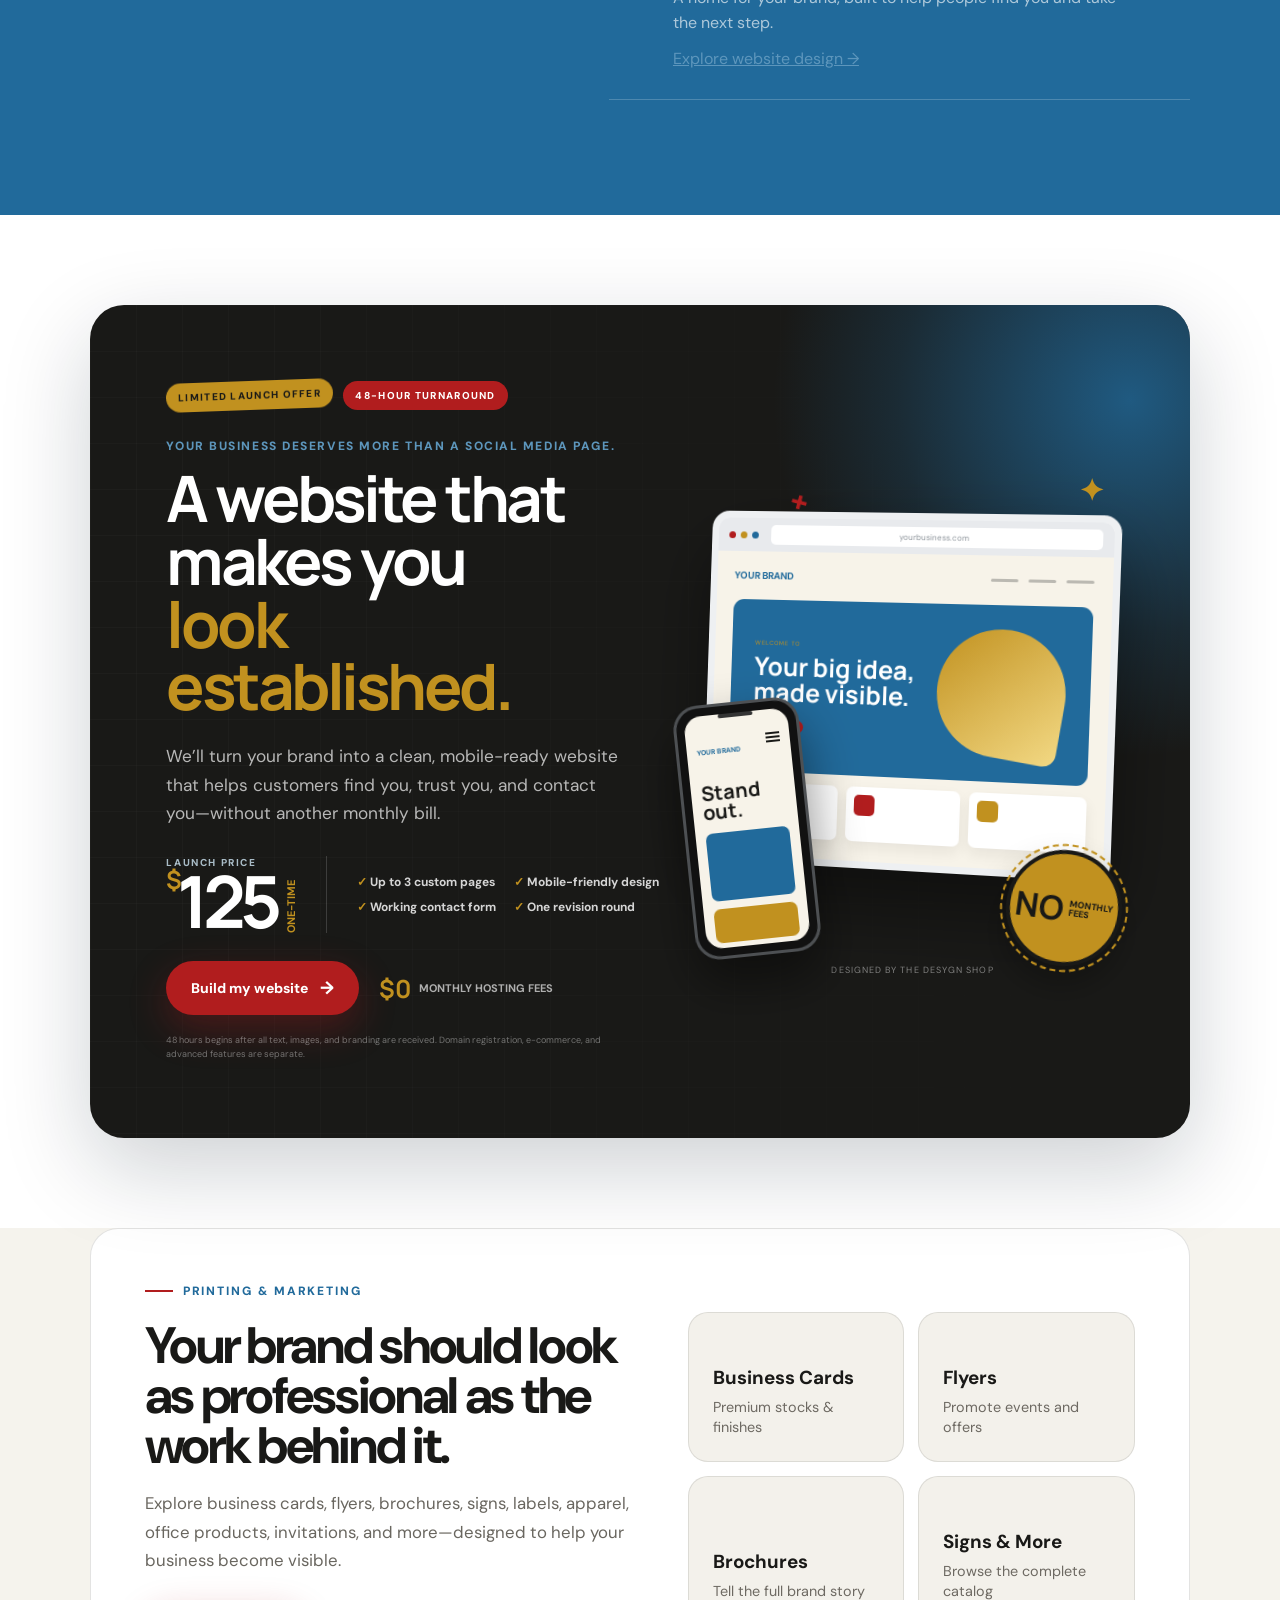
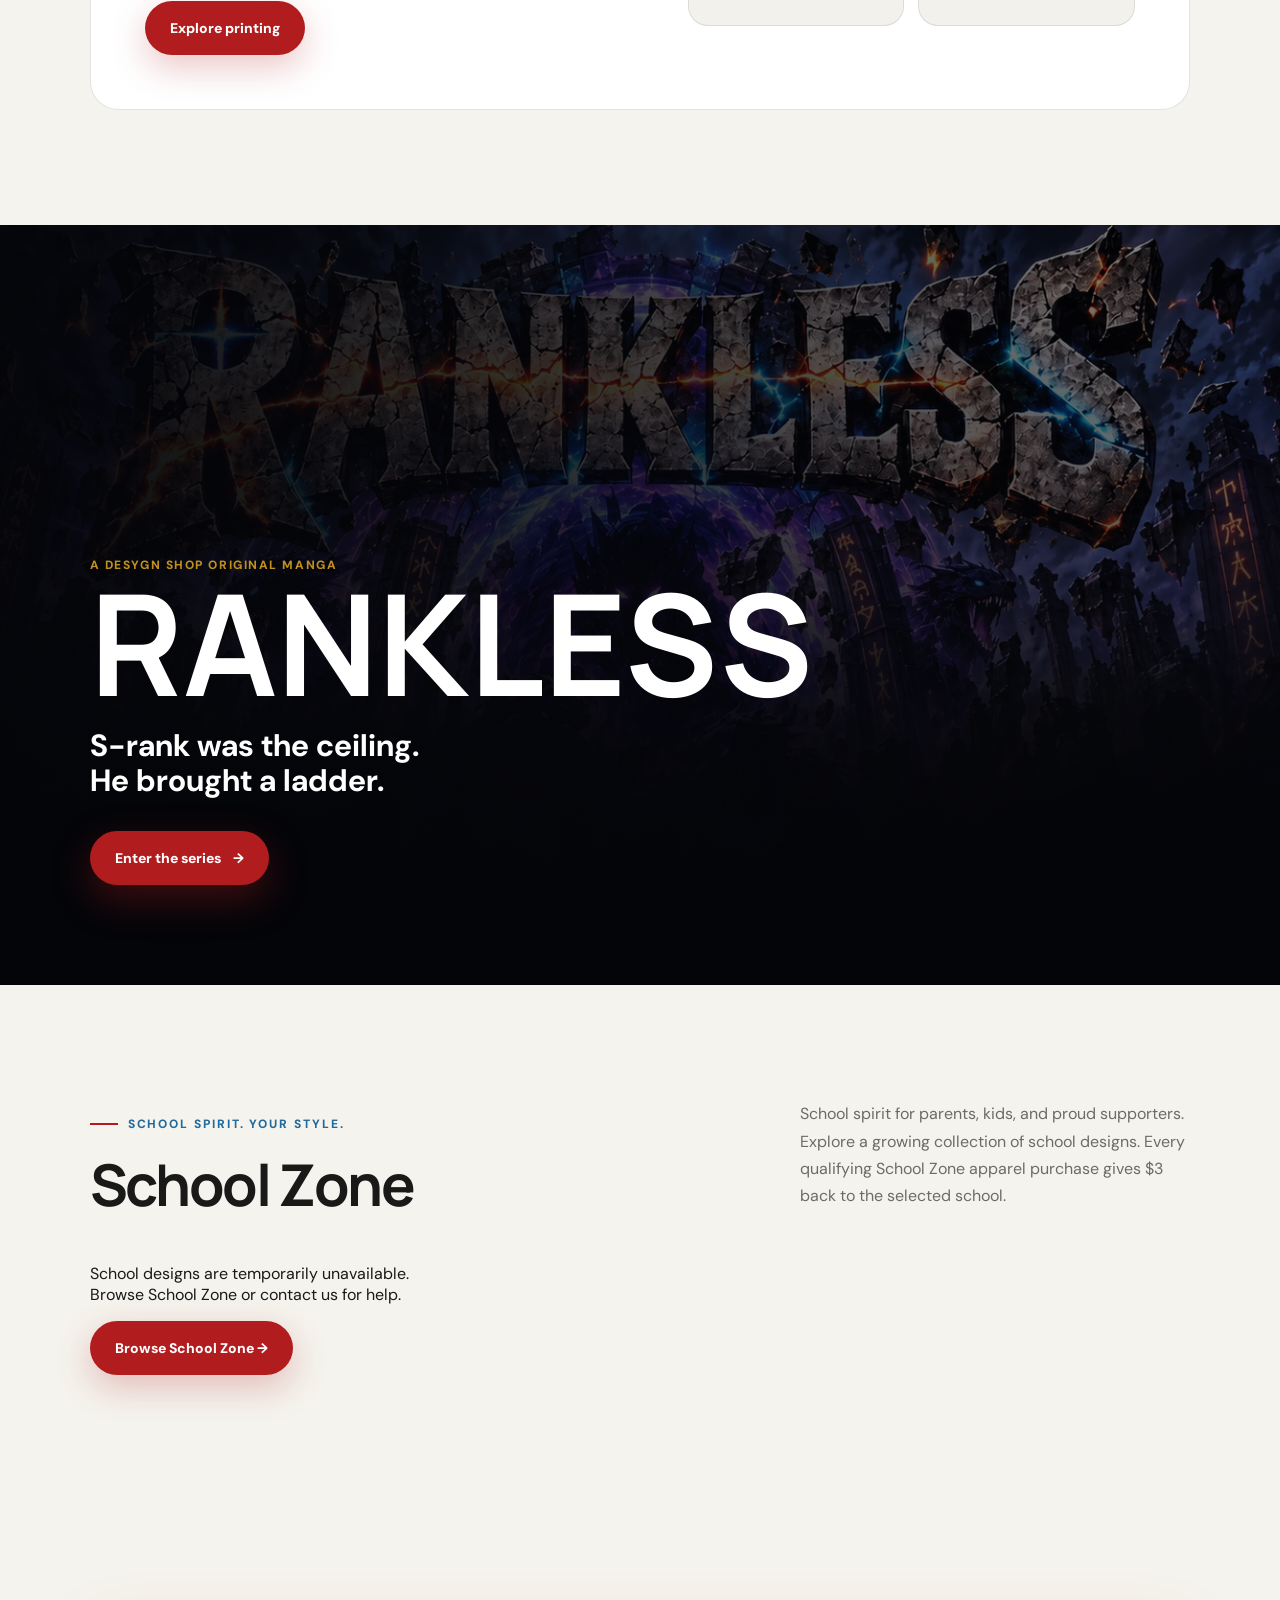
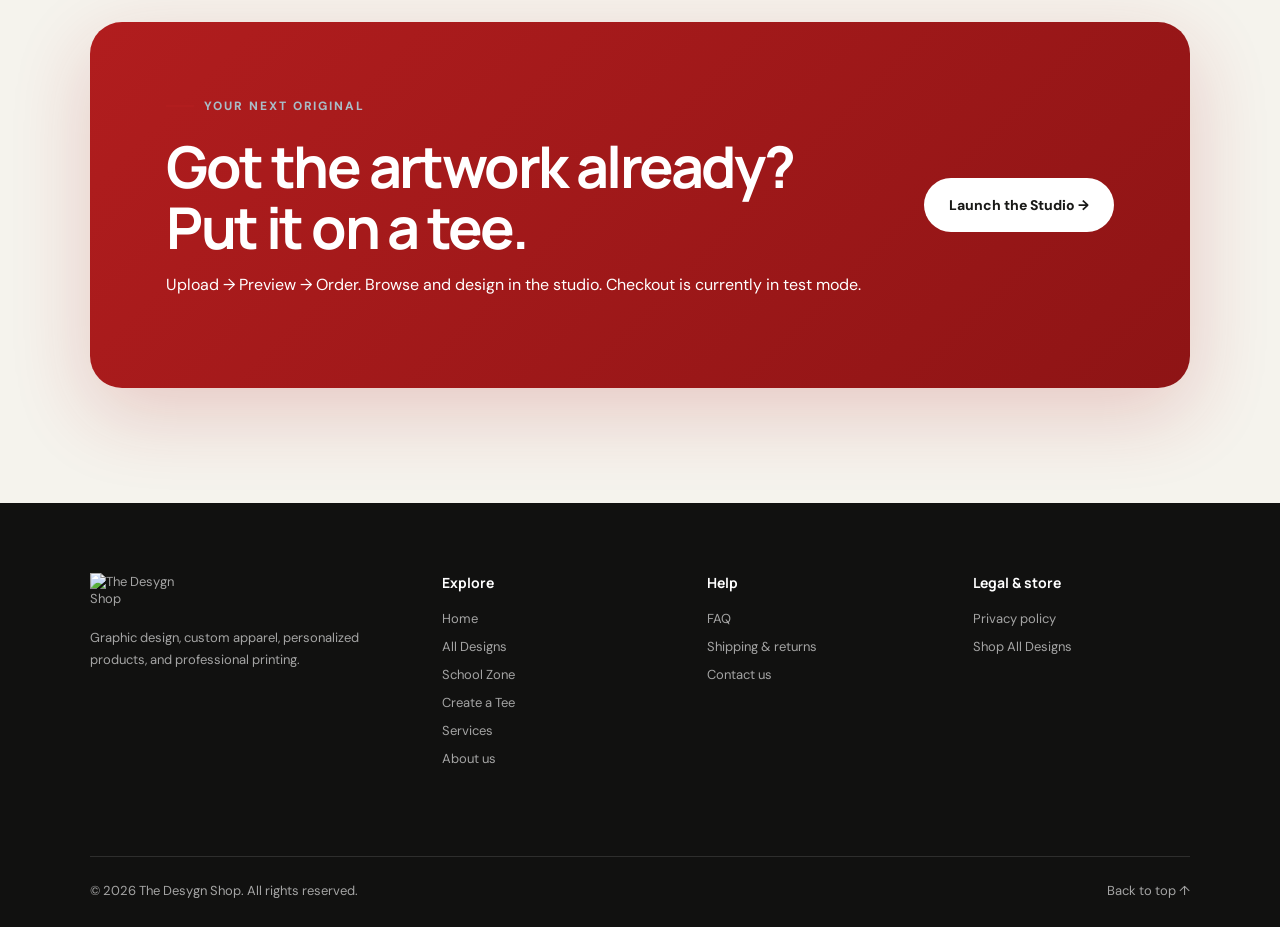
==== commit 51c42295: "Add School Zone school giveback program" ====
--- a/index.html
+++ b/index.html
@@ -200,7 +200,7 @@
       </div>
     </section>
 
-    <section class="section" id="school-zone"><div class="section-heading"><div><p class="eyebrow"><span></span> School spirit. Your style.</p><h2>School Zone</h2></div><p>School spirit for parents, kids, and proud supporters. Explore a growing collection of school designs.</p></div><div class="product-grid" id="school-featured"></div><p><a class="button button-primary" href="school-zone.html">Browse School Zone →</a></p></section><section class="cta section" id="process"><div class="cta-card reveal"><div><p class="eyebrow light"><span></span> Your next original</p><h2>Got the artwork already? Put it on a tee.</h2><p>Upload → Preview → Order. Browse and design in the studio. Checkout is currently in test mode.</p></div><a class="button button-white" href="https://lab.thedesygnshop.com/">Launch the Studio →</a></div></section>
+    <section class="section" id="school-zone"><div class="section-heading"><div><p class="eyebrow"><span></span> School spirit. Your style.</p><h2>School Zone</h2></div><p>School spirit for parents, kids, and proud supporters. Explore a growing collection of school designs. Every qualifying School Zone apparel purchase gives $3 back to the selected school.</p></div><div class="product-grid" id="school-featured"></div><p><a class="button button-primary" href="school-zone.html">Browse School Zone →</a></p></section><section class="cta section" id="process"><div class="cta-card reveal"><div><p class="eyebrow light"><span></span> Your next original</p><h2>Got the artwork already? Put it on a tee.</h2><p>Upload → Preview → Order. Browse and design in the studio. Checkout is currently in test mode.</p></div><a class="button button-white" href="https://lab.thedesygnshop.com/">Launch the Studio →</a></div></section>
   </main>
 
   <footer class="site-footer">
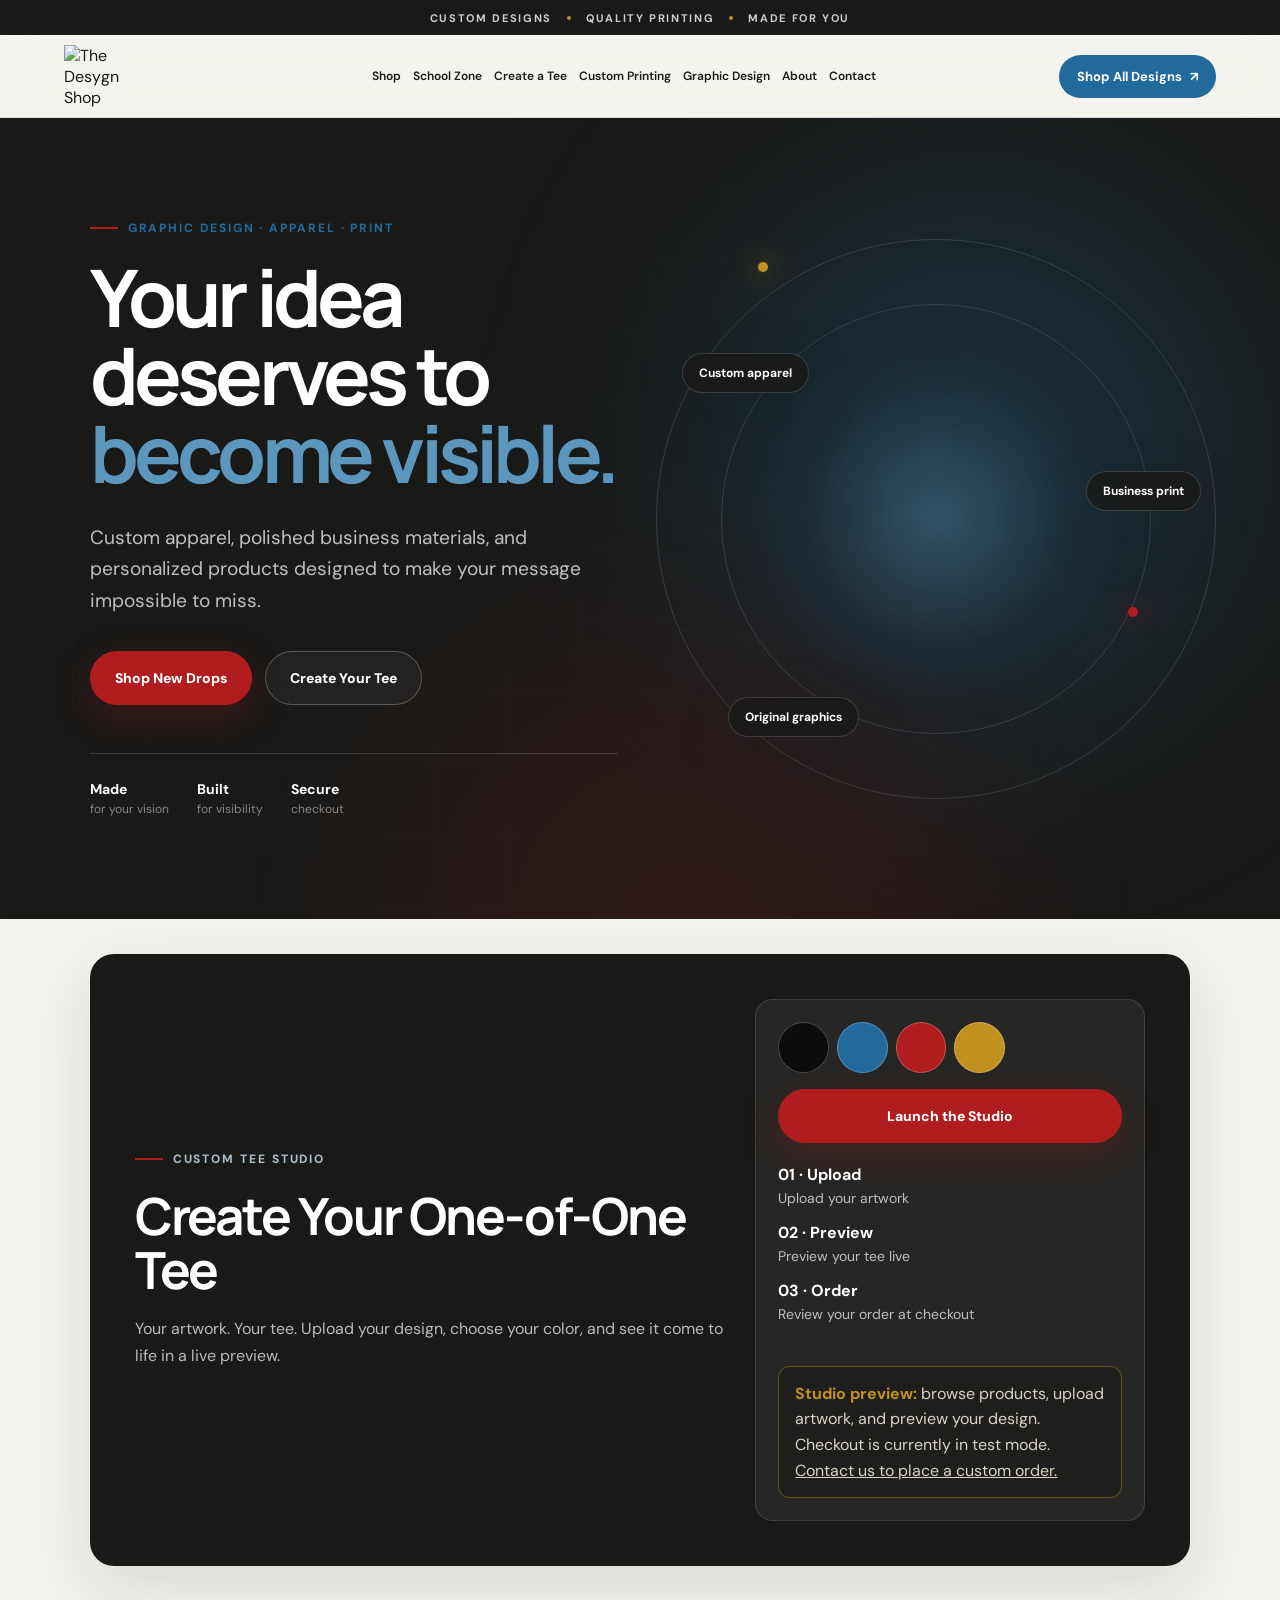
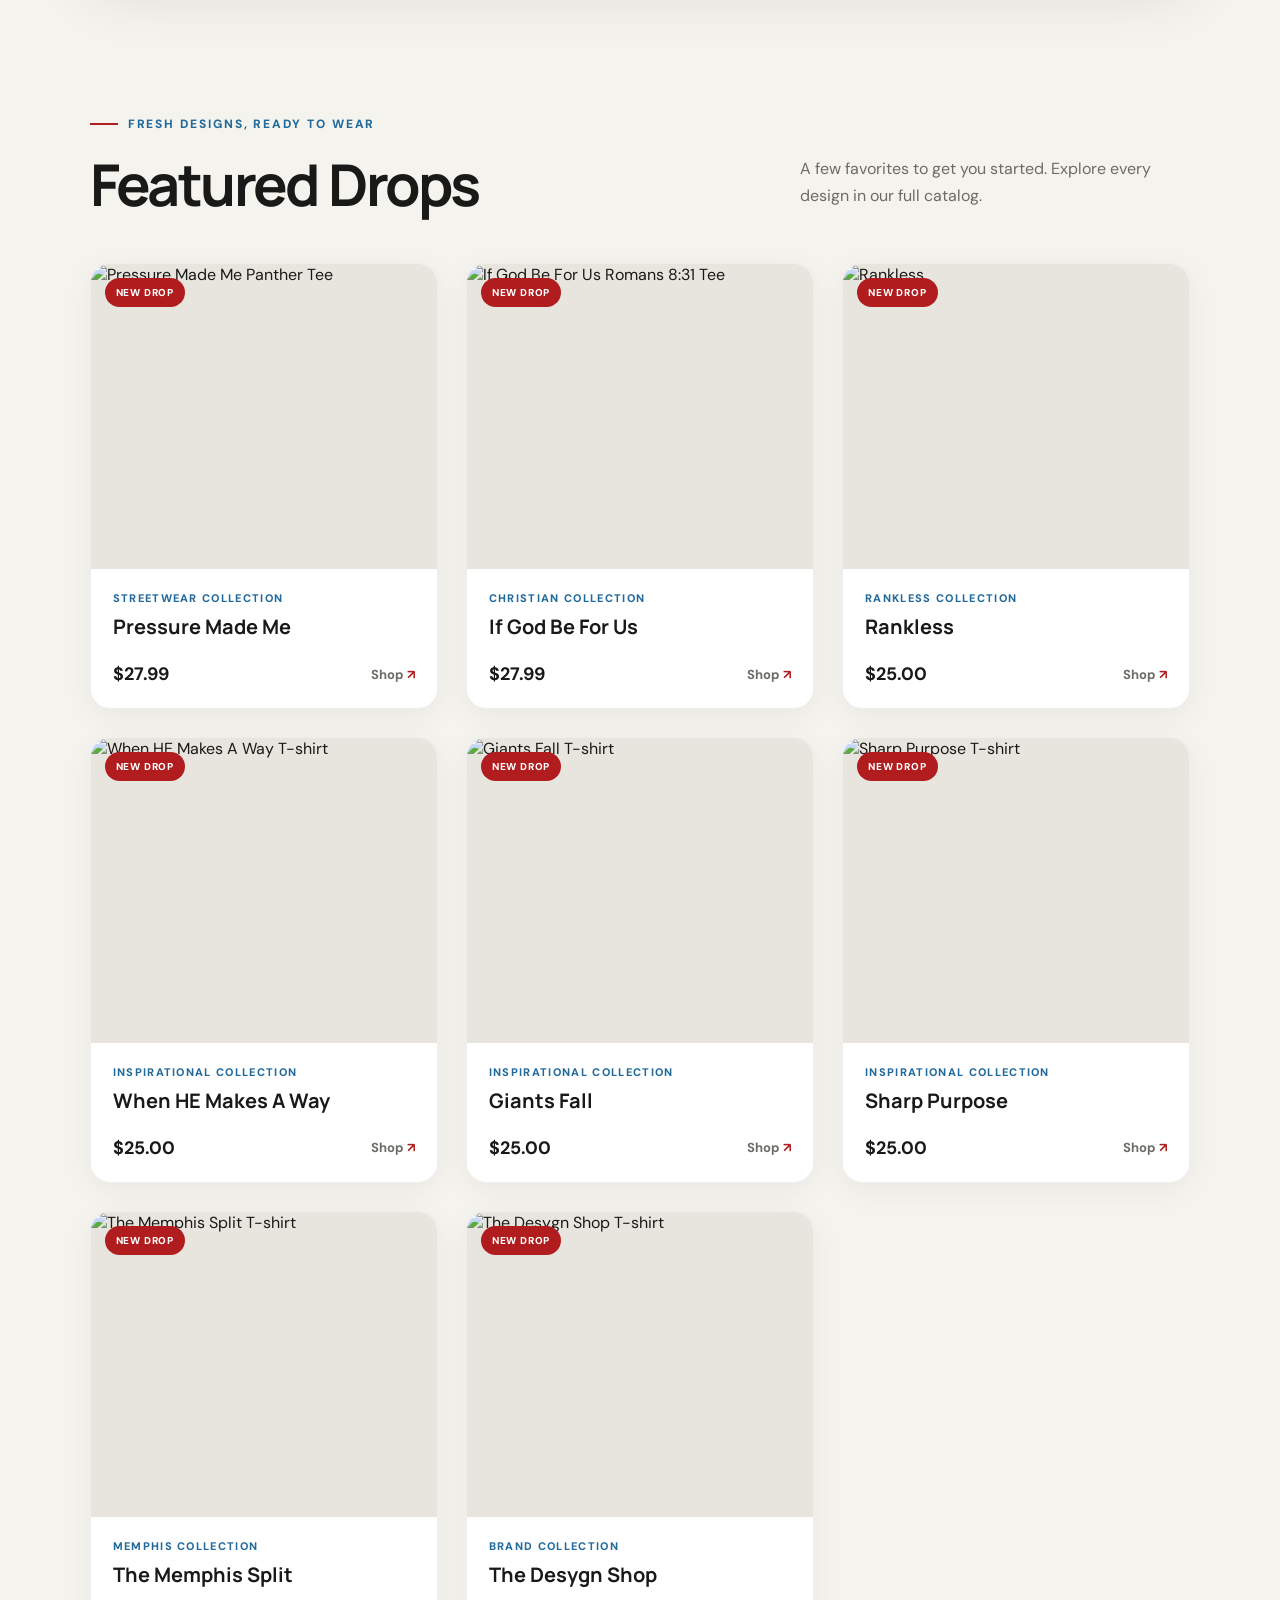
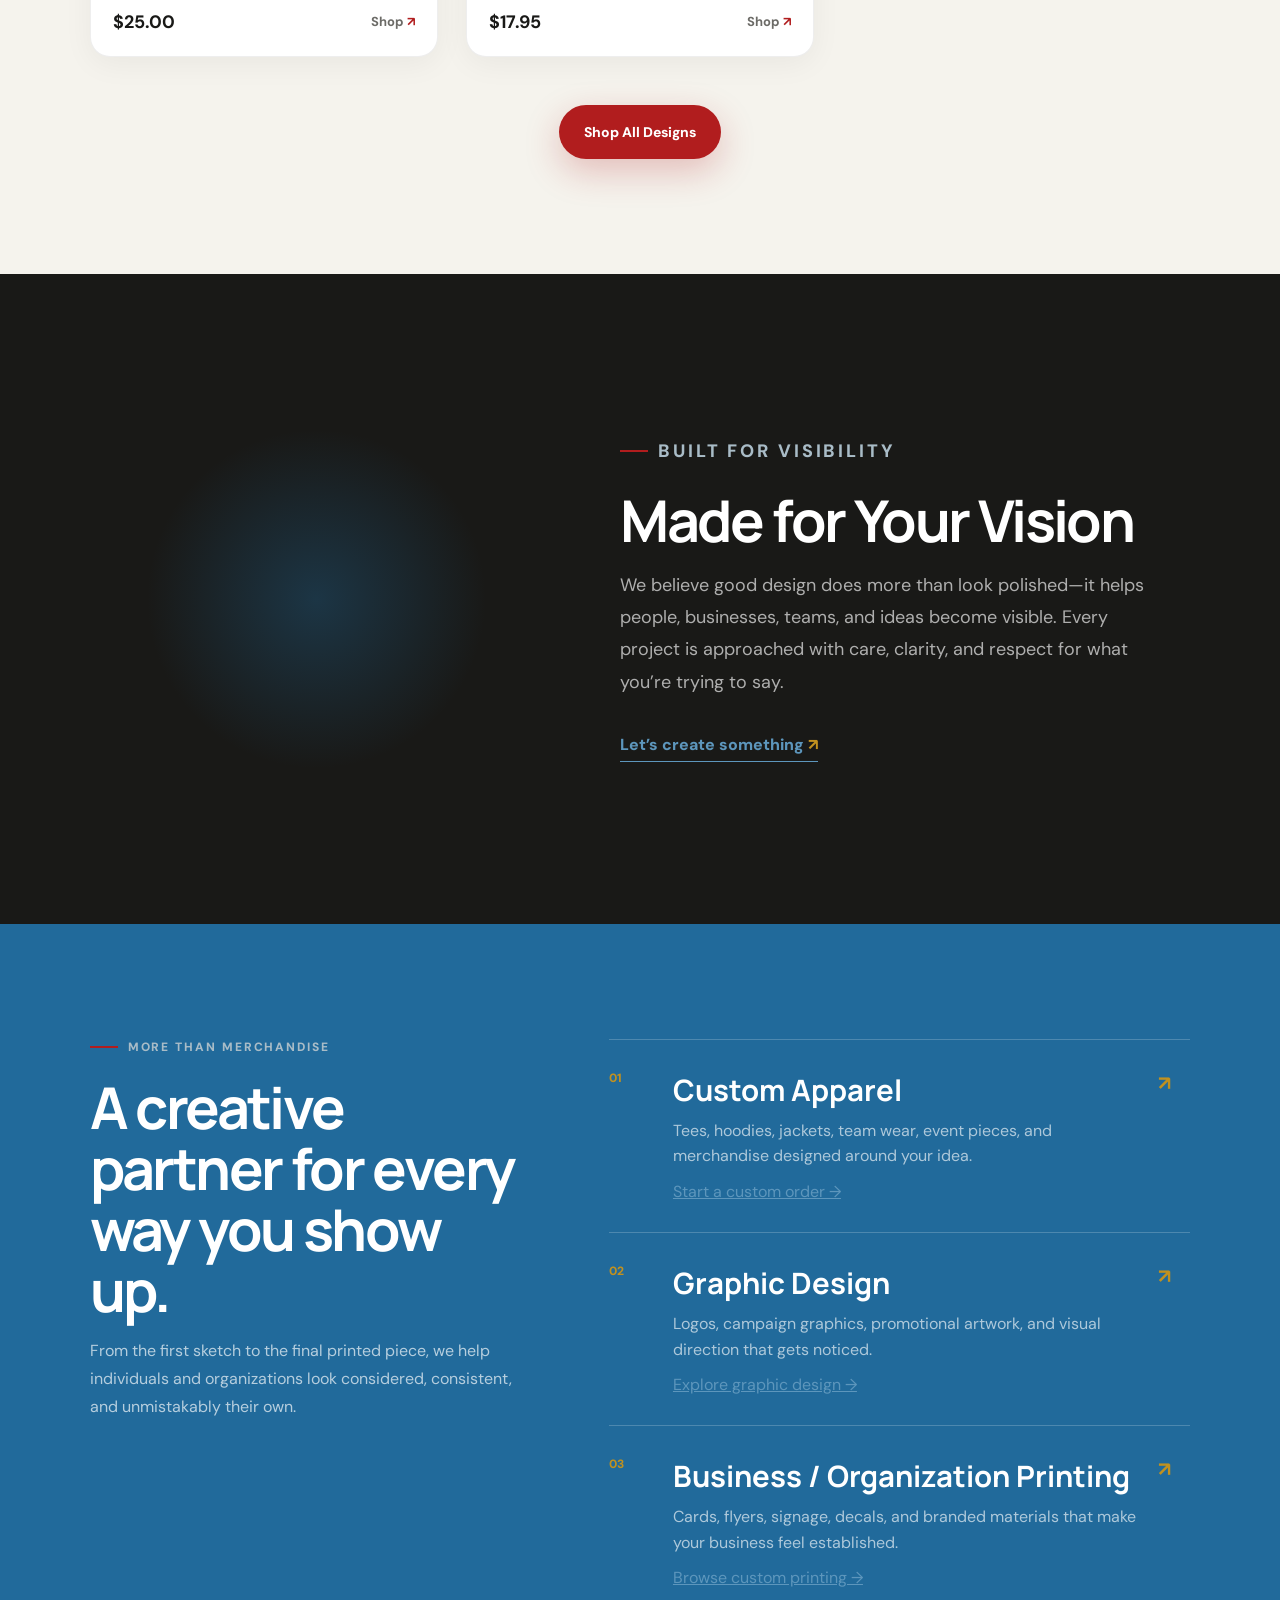
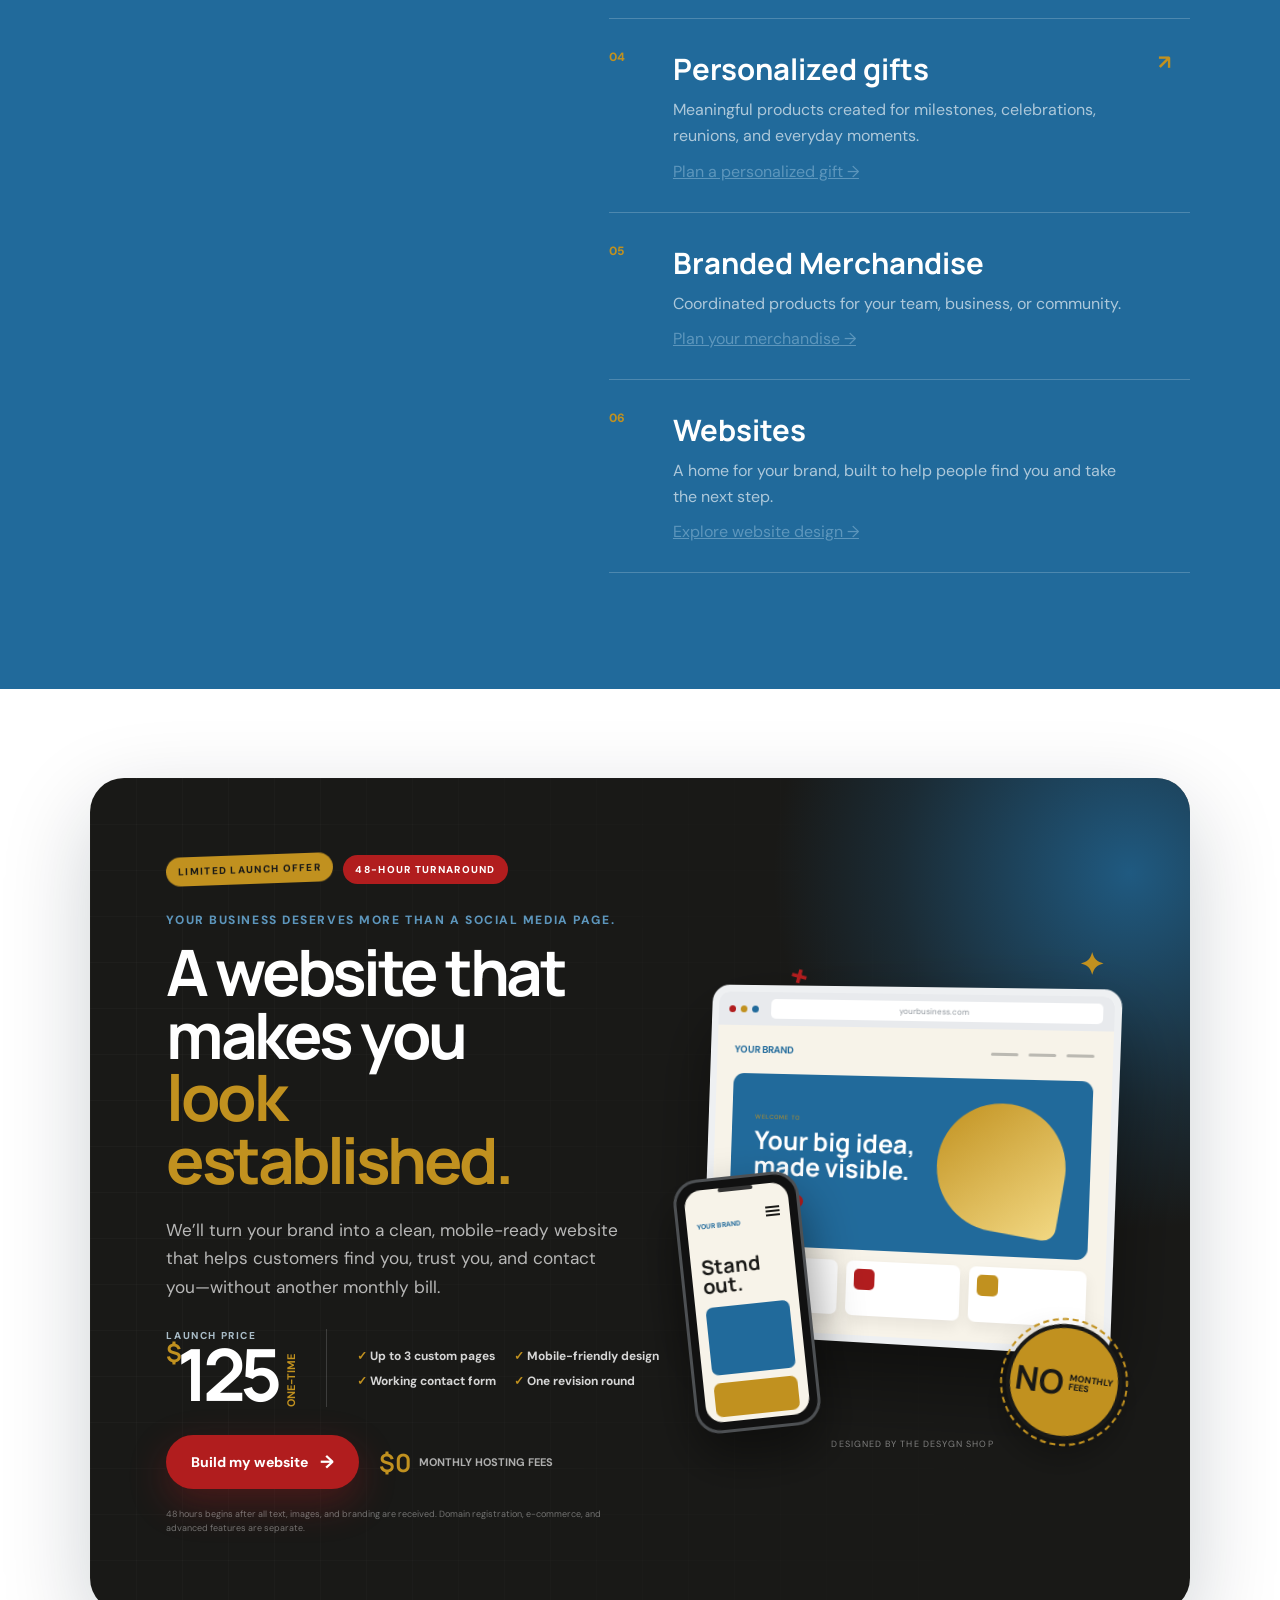
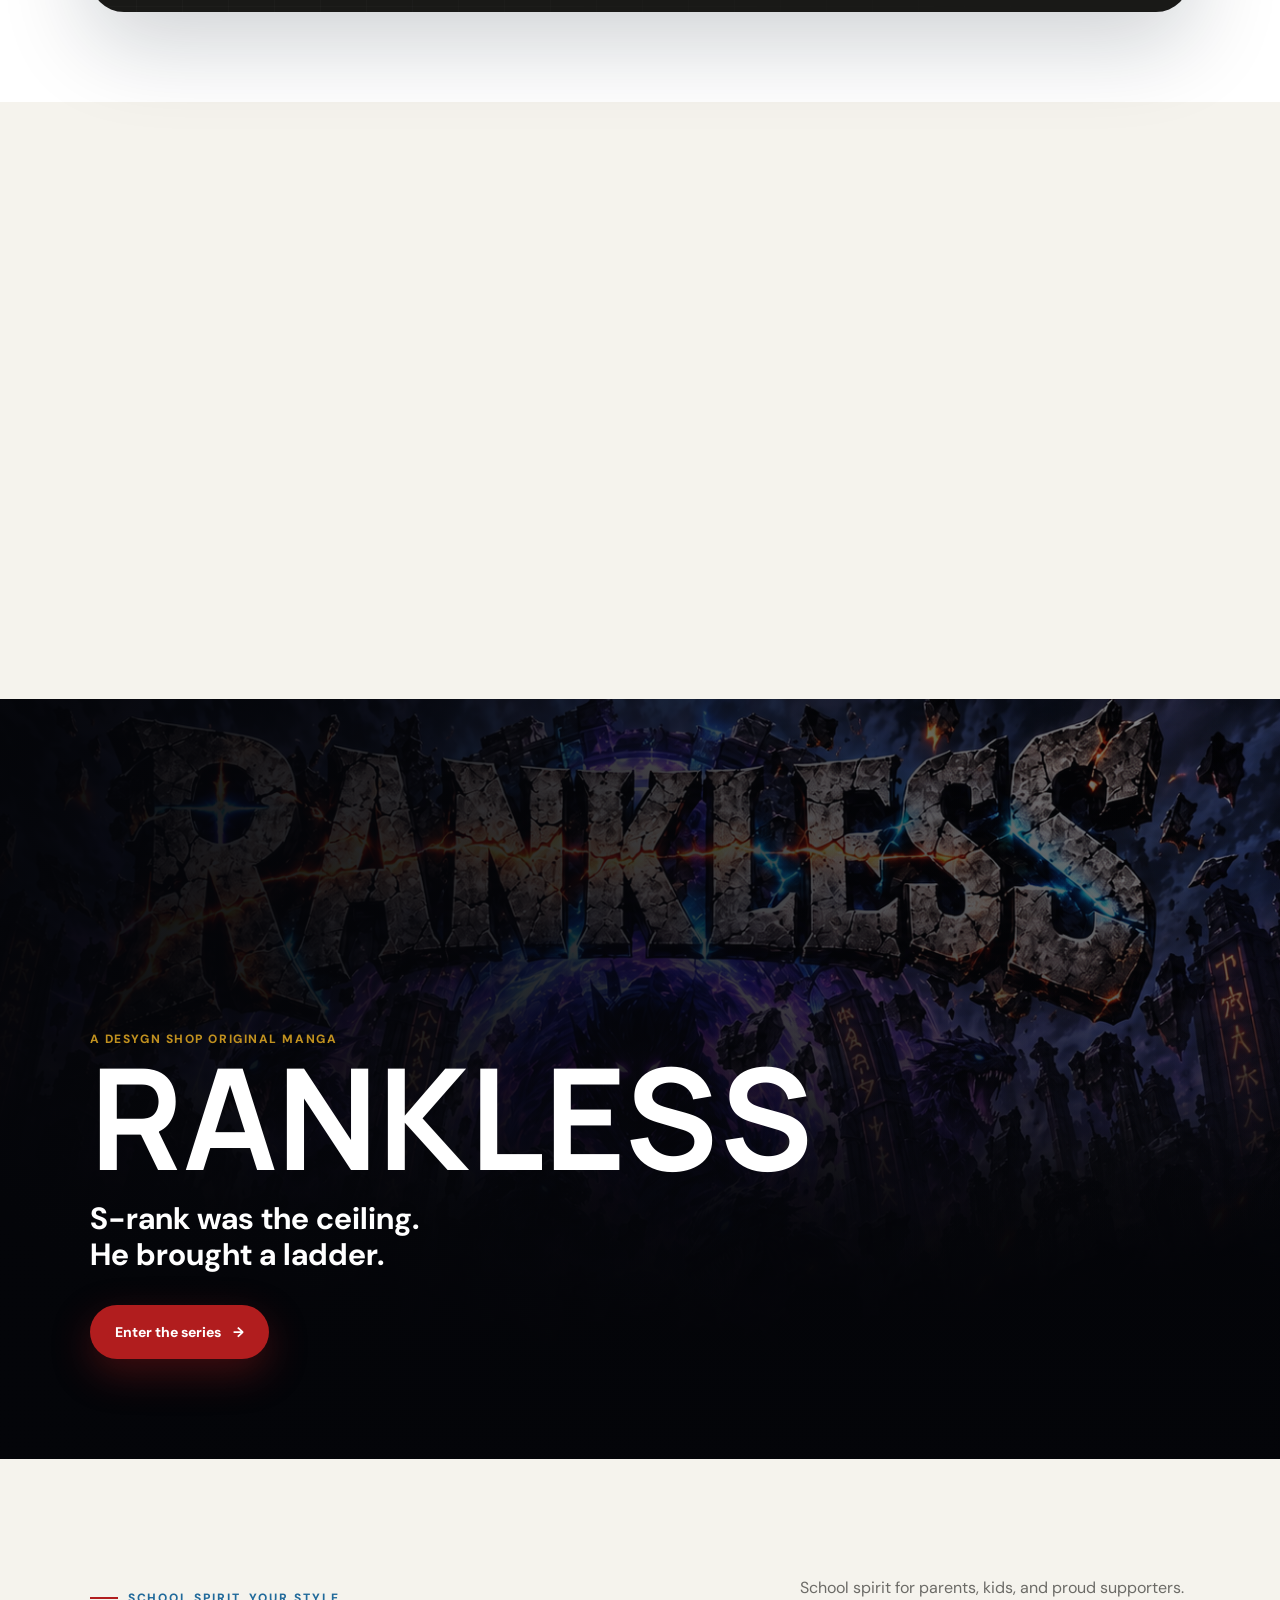
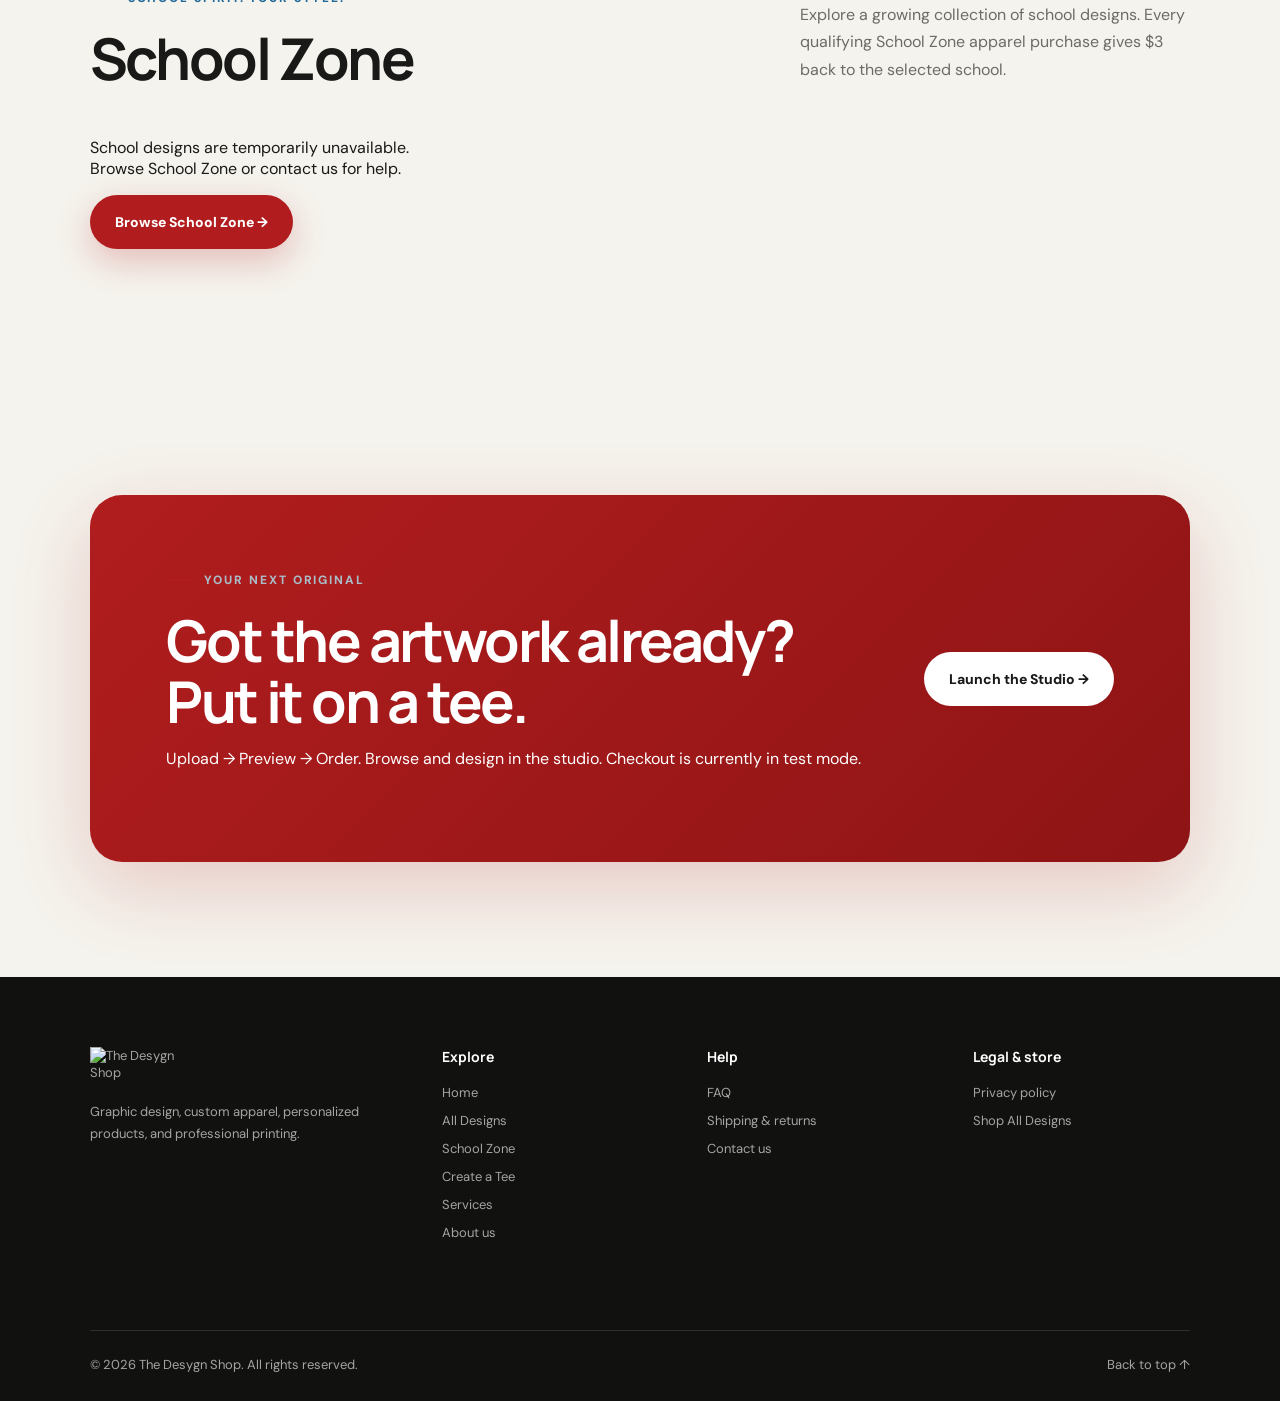
==== commit c40588a0: "Add Pressure Made Me and Romans 8:31 to homepage featured drops" ====
--- a/index.html
+++ b/index.html
@@ -71,7 +71,21 @@
       </div>
     </section>
 
-    <section class="shop-section section" id="shop" aria-labelledby="featured-title"><div class="section-heading reveal"><div><p class="eyebrow"><span></span> Fresh designs, ready to wear</p><h2 id="featured-title">Featured Drops</h2></div><p>A few favorites to get you started. Explore every design in our full catalog.</p></div><div class="product-grid">        <article class="product-card reveal" data-category="apparel" data-wix-product-id="3aed41f1-3560-4ea7-a380-3bd7dc54bf28">
+    <section class="shop-section section" id="shop" aria-labelledby="featured-title"><div class="section-heading reveal"><div><p class="eyebrow"><span></span> Fresh designs, ready to wear</p><h2 id="featured-title">Featured Drops</h2></div><p>A few favorites to get you started. Explore every design in our full catalog.</p></div><div class="product-grid"><article class="product-card reveal" data-category="apparel" data-product-id="482757953">
+          <a class="product-image" href="https://thedesygnshop.com/school-product?product=482757953">
+            <img src="https://lab.thedesygnshop.com/school-media/482757953/black.jpg" alt="Pressure Made Me Panther Tee" loading="lazy">
+            <span class="product-badge">New drop</span>
+          </a>
+          <div class="product-info"><p>Streetwear collection</p><h3>Pressure Made Me</h3><div><strong>$27.99</strong><a href="https://thedesygnshop.com/school-product?product=482757953" aria-label="Shop Pressure Made Me Panther Tee">Shop <span>↗</span></a></div></div>
+        </article>
+        <article class="product-card reveal" data-category="apparel" data-product-id="482761014">
+          <a class="product-image" href="https://thedesygnshop.com/school-product?product=482761014">
+            <img src="https://lab.thedesygnshop.com/school-media/482761014/black.jpg" alt="If God Be For Us Romans 8:31 Tee" loading="lazy">
+            <span class="product-badge">New drop</span>
+          </a>
+          <div class="product-info"><p>Christian collection</p><h3>If God Be For Us</h3><div><strong>$27.99</strong><a href="https://thedesygnshop.com/school-product?product=482761014" aria-label="Shop If God Be For Us Romans 8:31 Tee">Shop <span>↗</span></a></div></div>
+        </article>
+                <article class="product-card reveal" data-category="apparel" data-wix-product-id="3aed41f1-3560-4ea7-a380-3bd7dc54bf28">
           <a class="product-image" href="https://shop.thedesygnshop.com/product-page/rankless">
             <img src="https://static.wixstatic.com/media/33290a_5ee391b31a3841b3a87799fe289d25be~mv2.jpg" alt="Rankless" loading="lazy">
             <span class="product-badge">New drop</span>
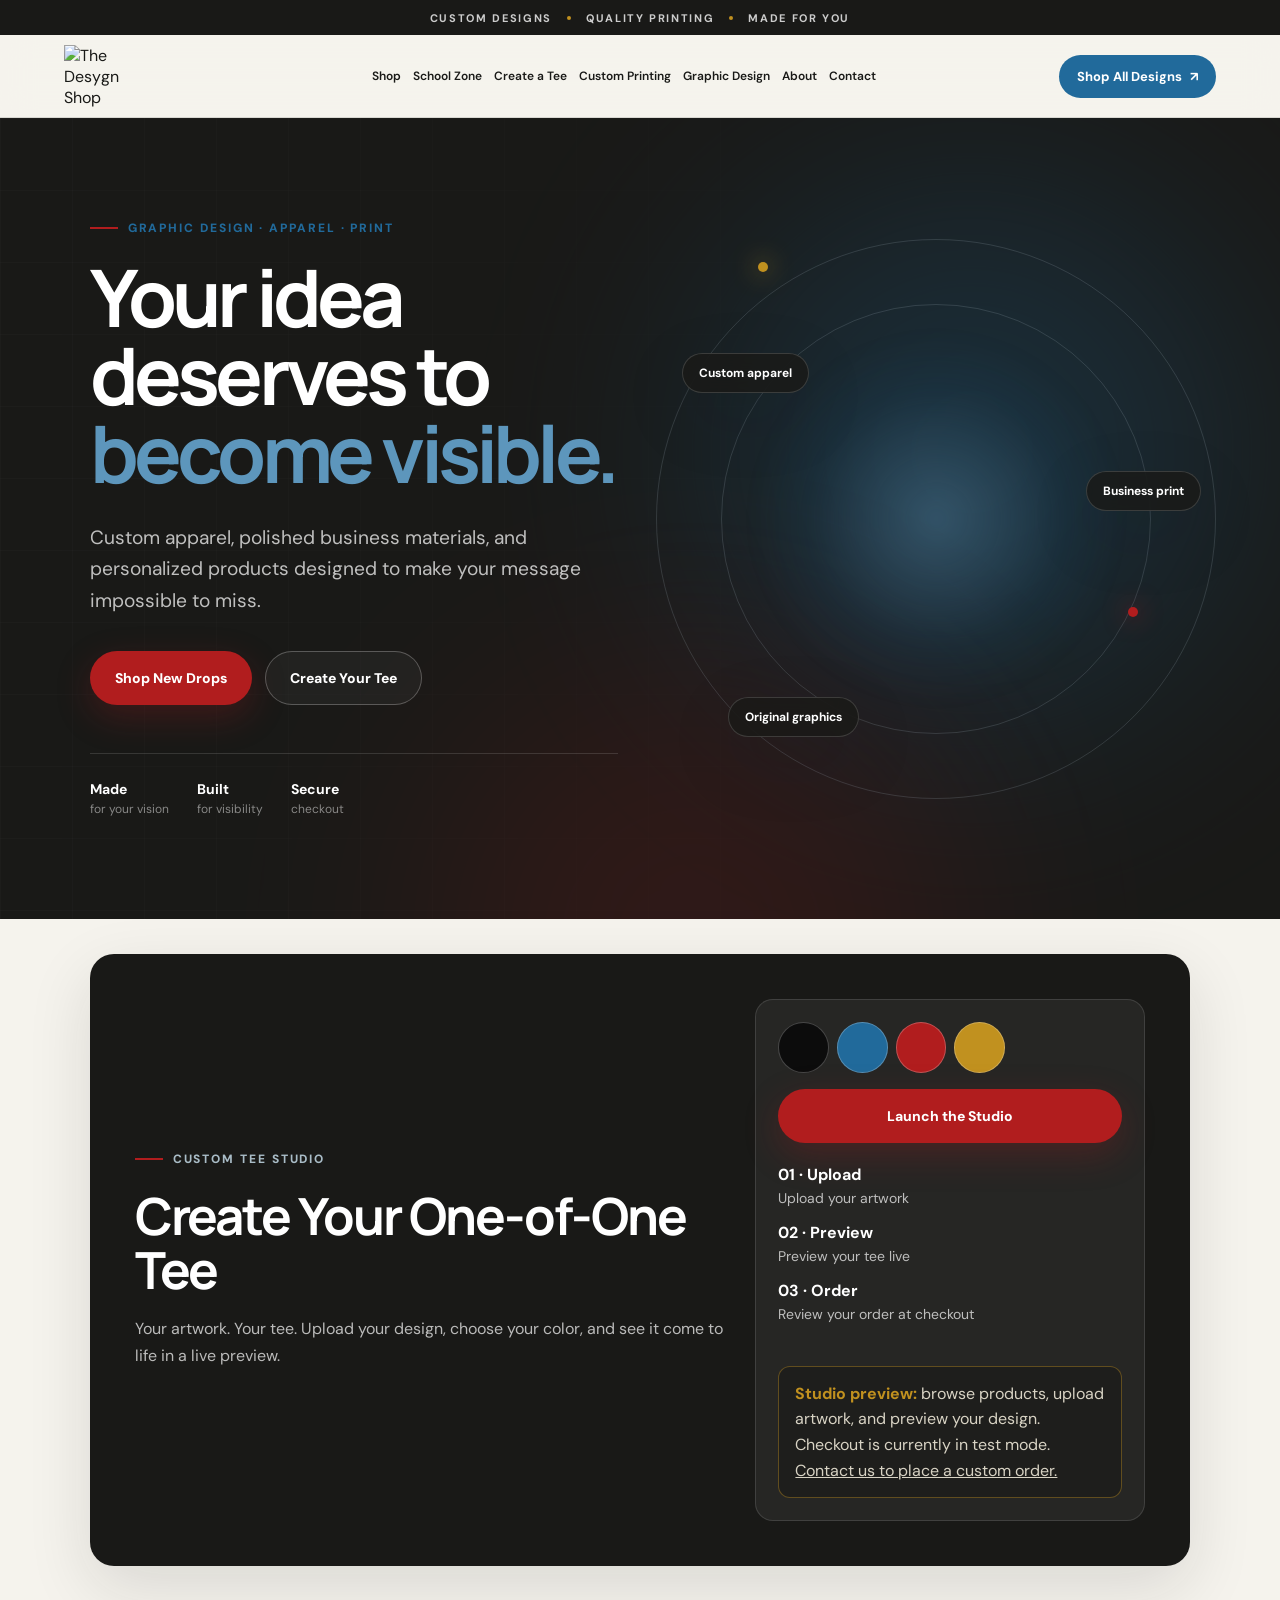
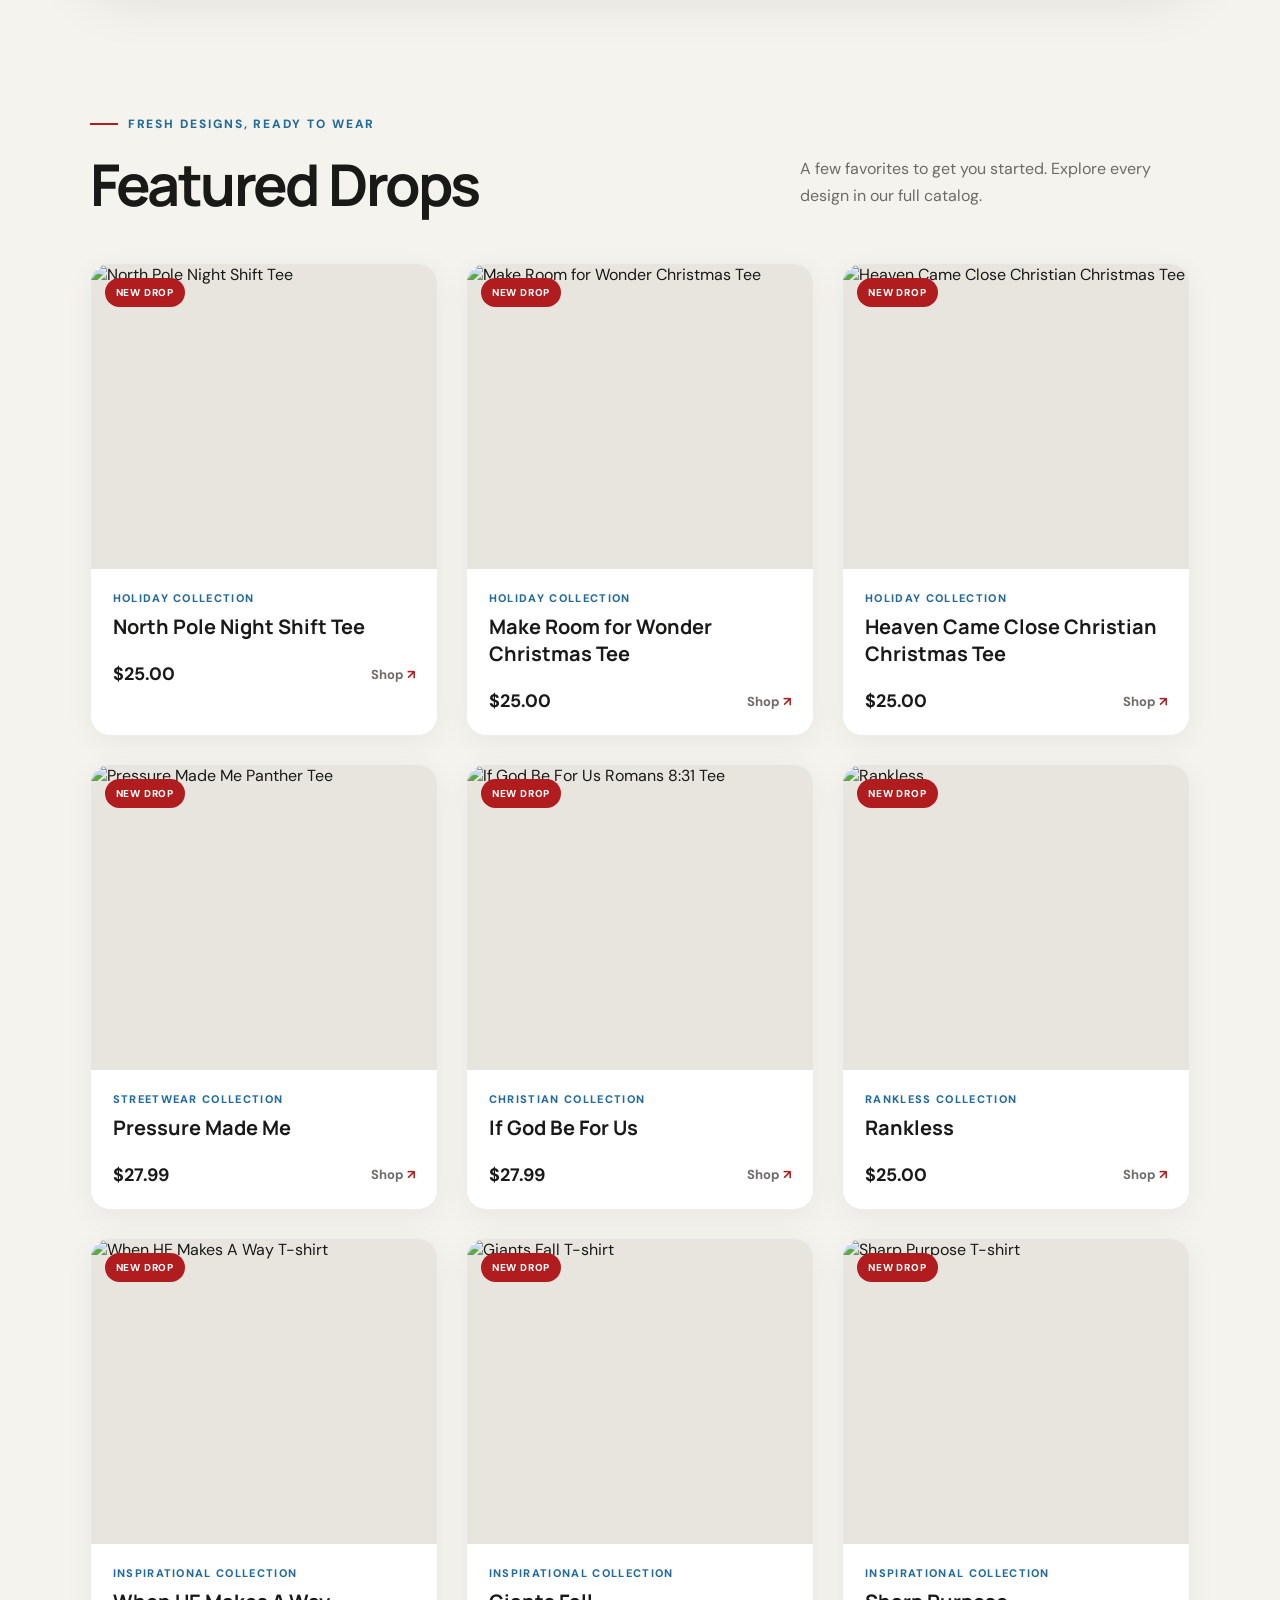
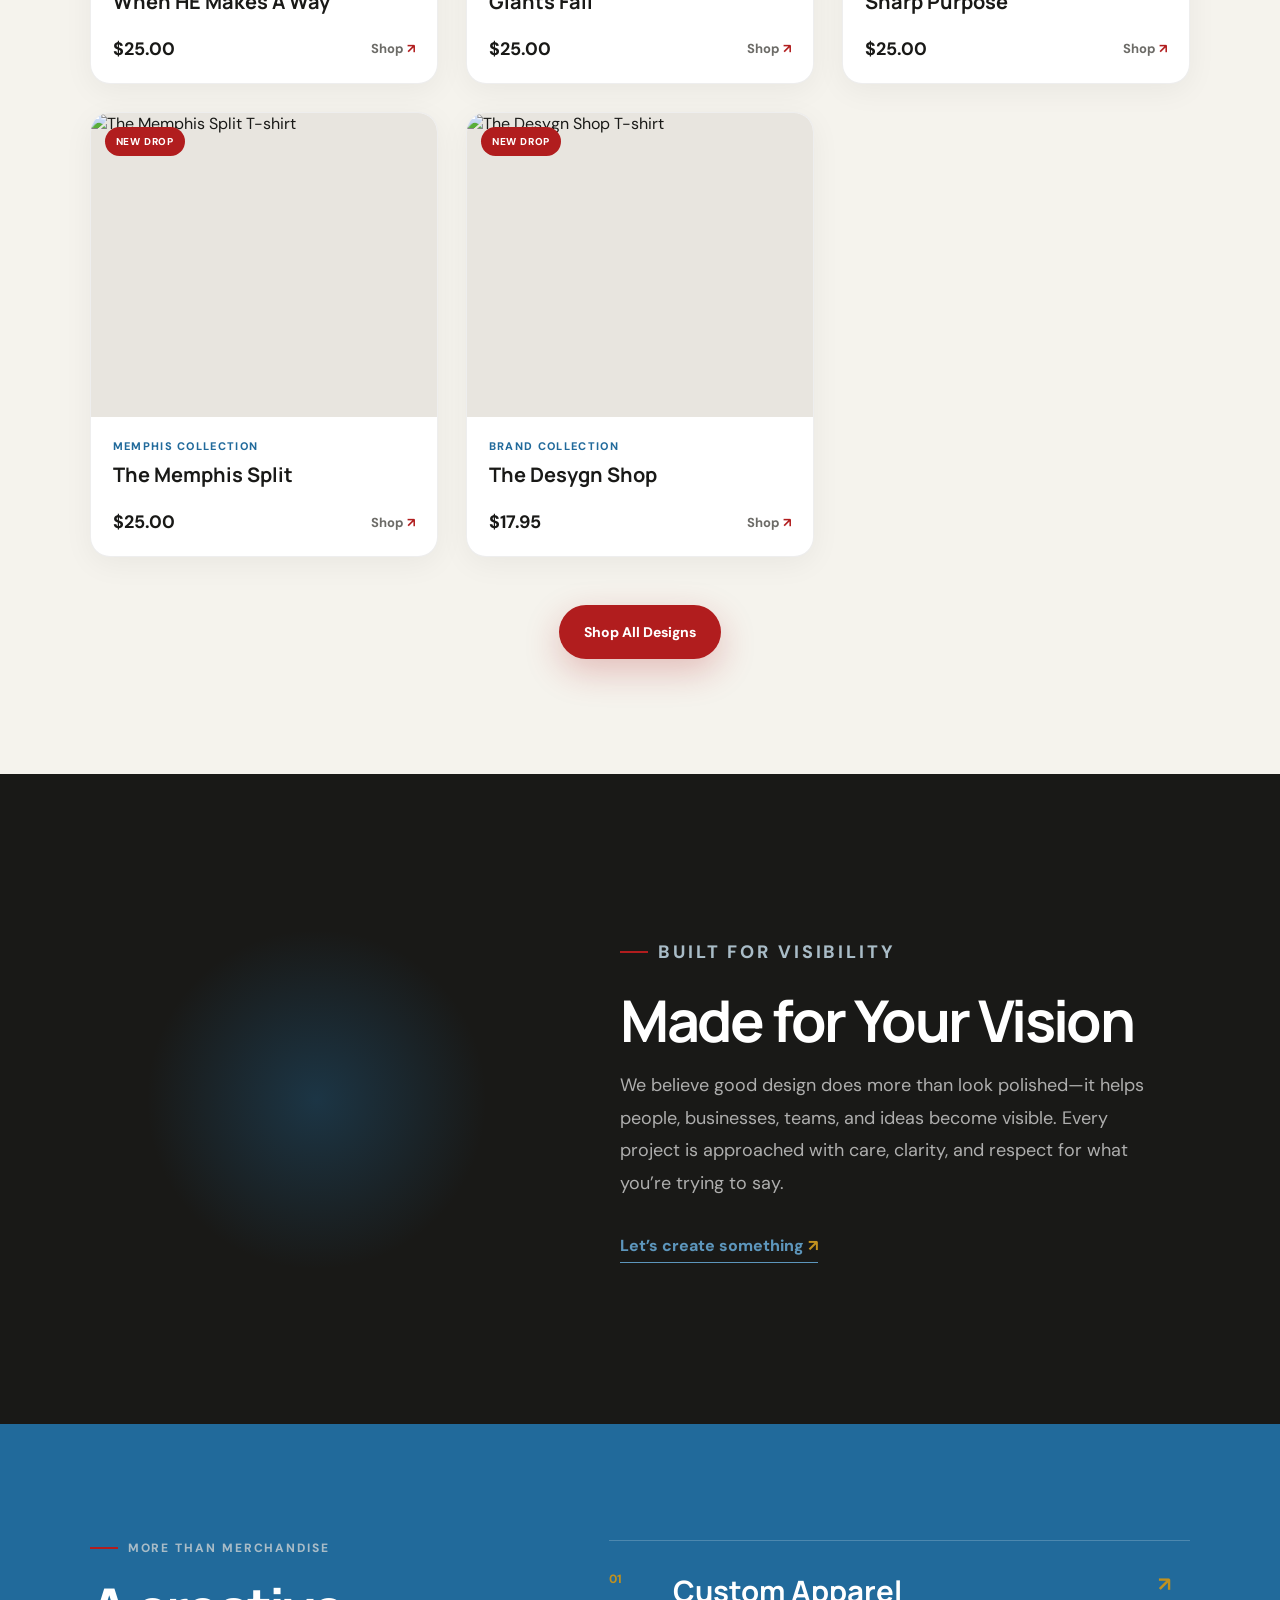
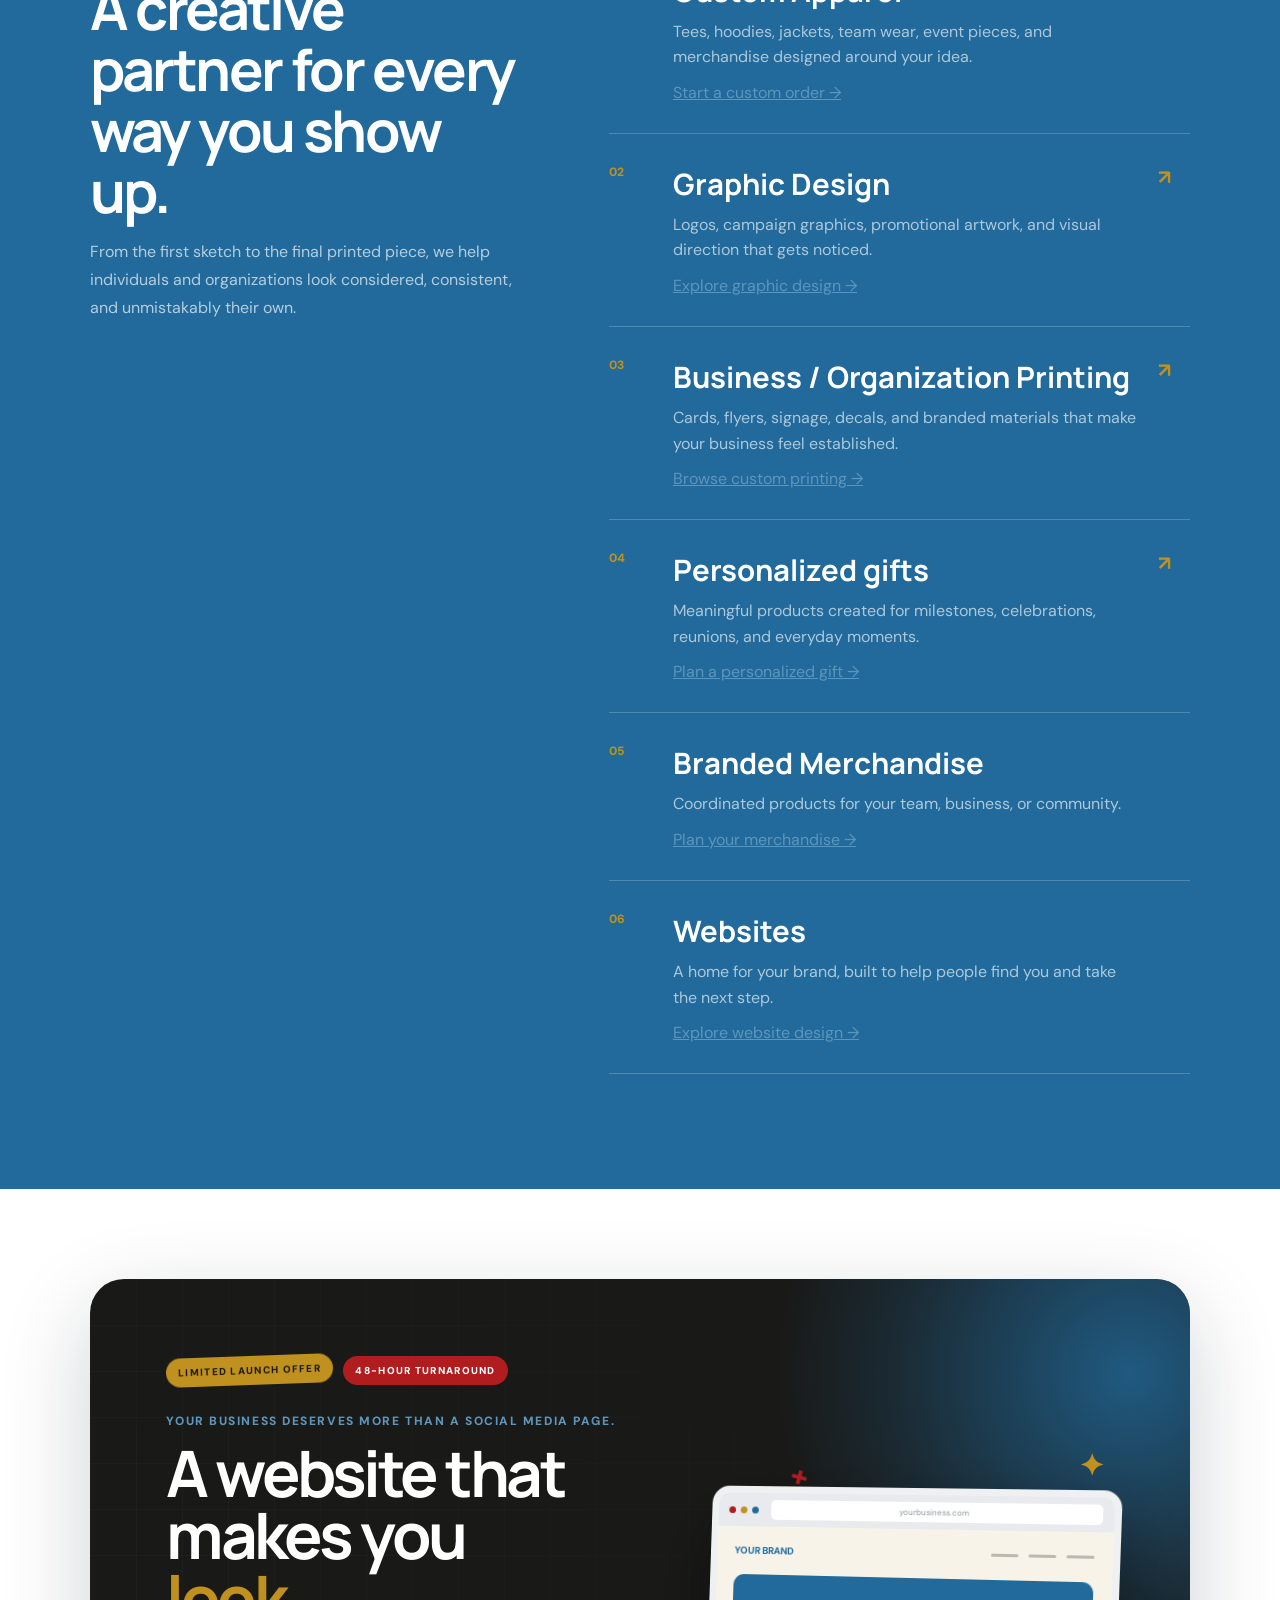
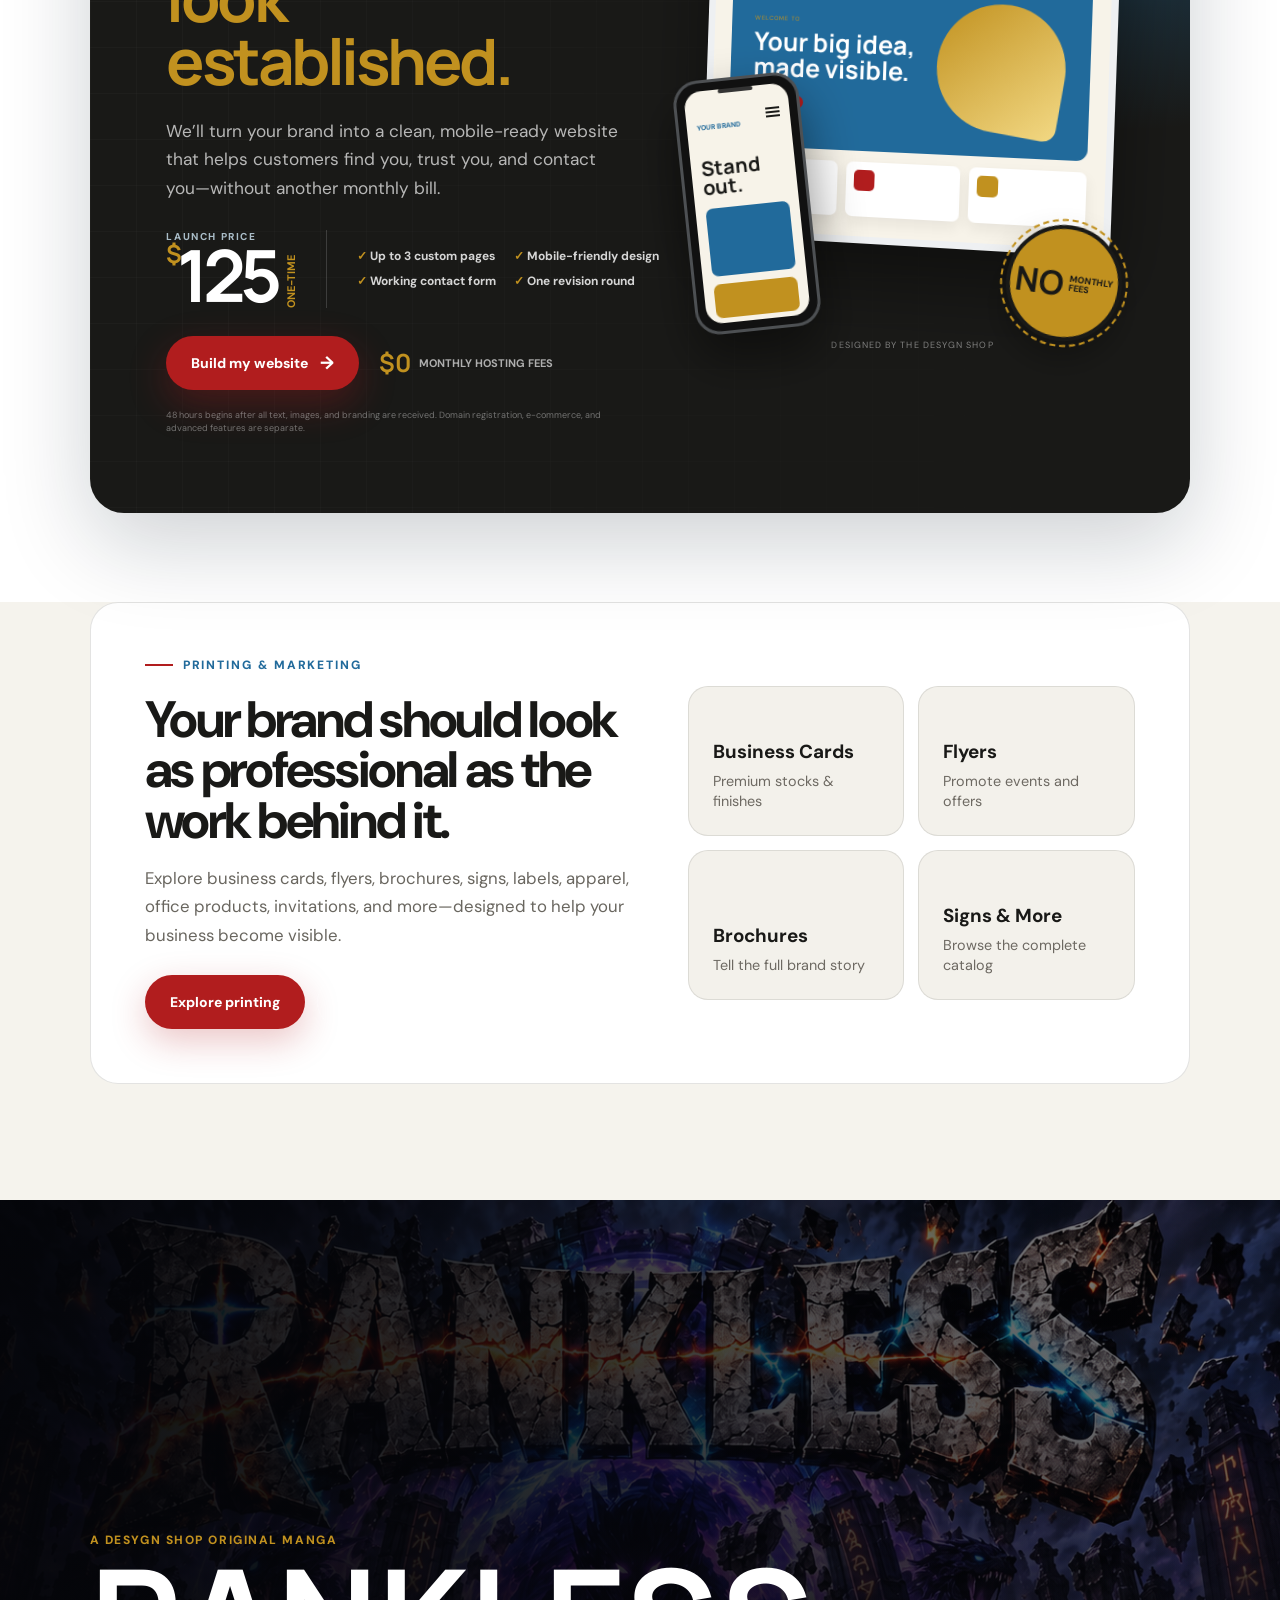
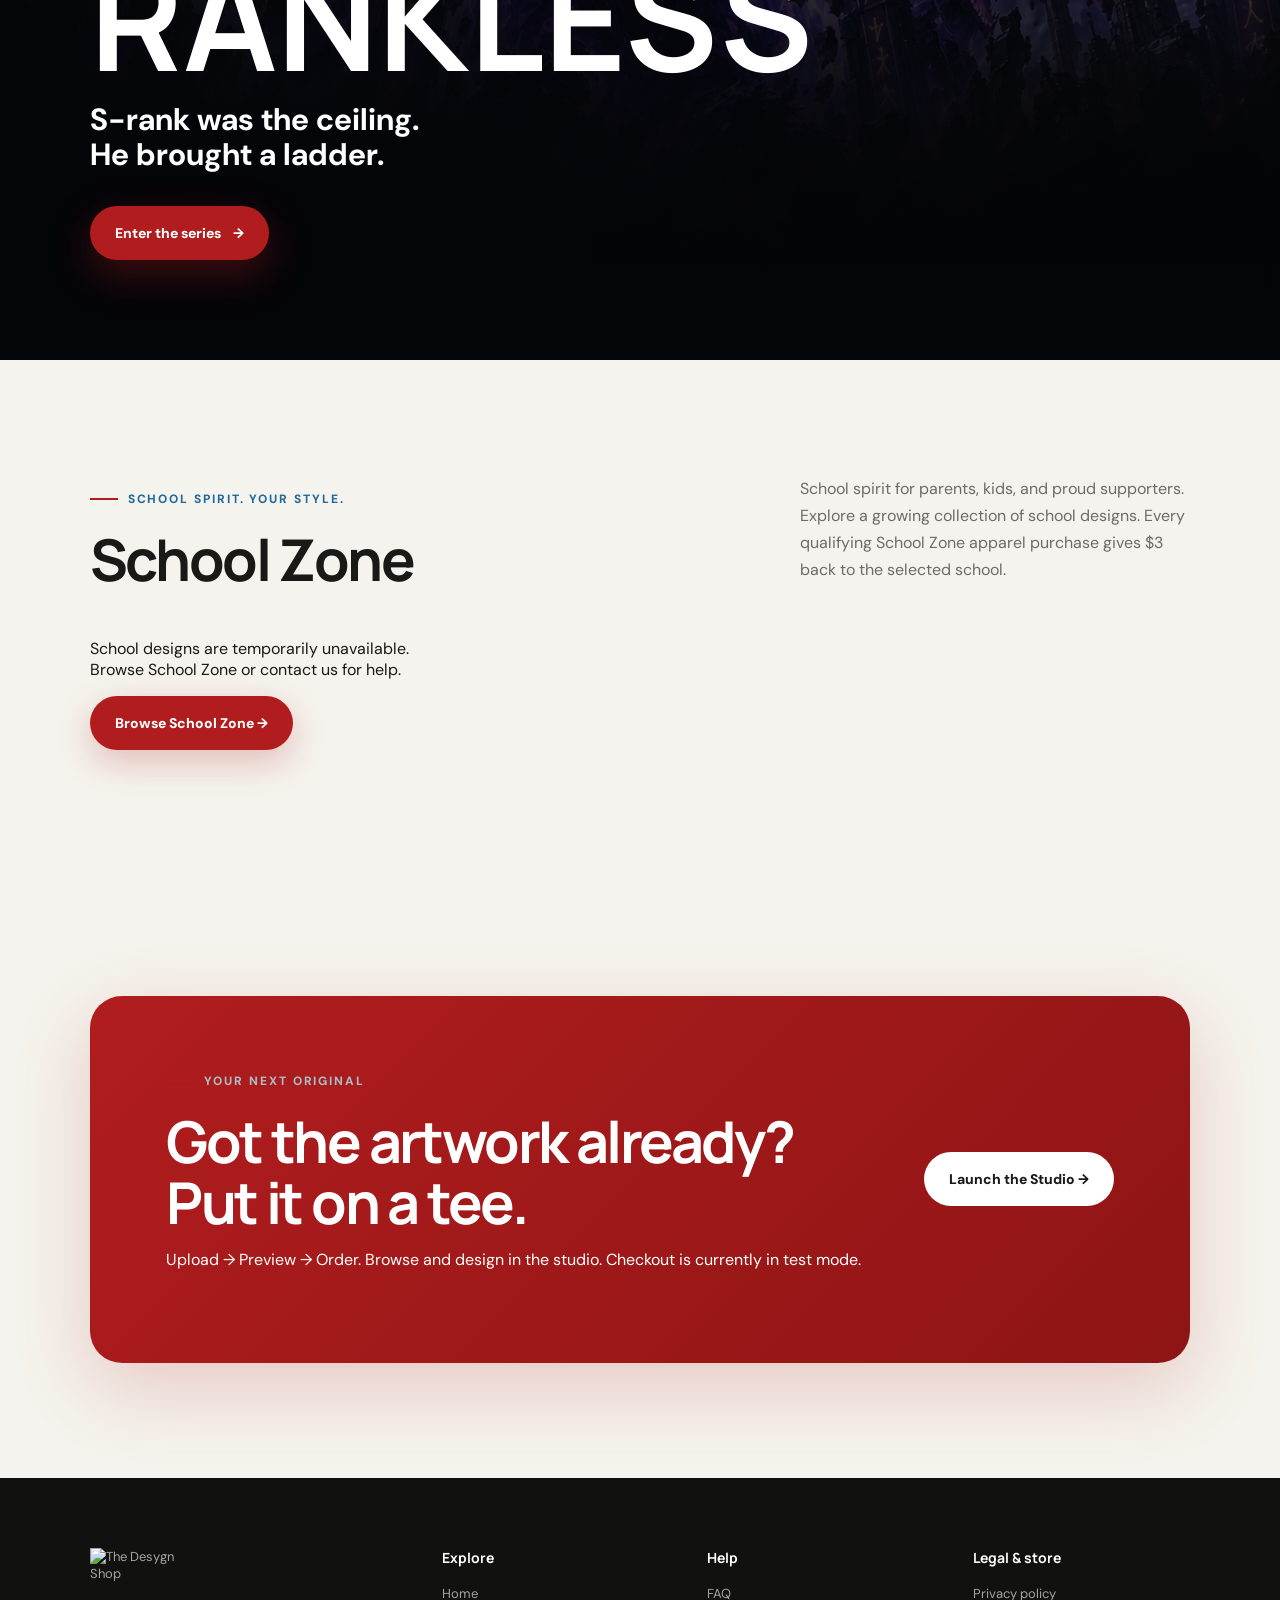
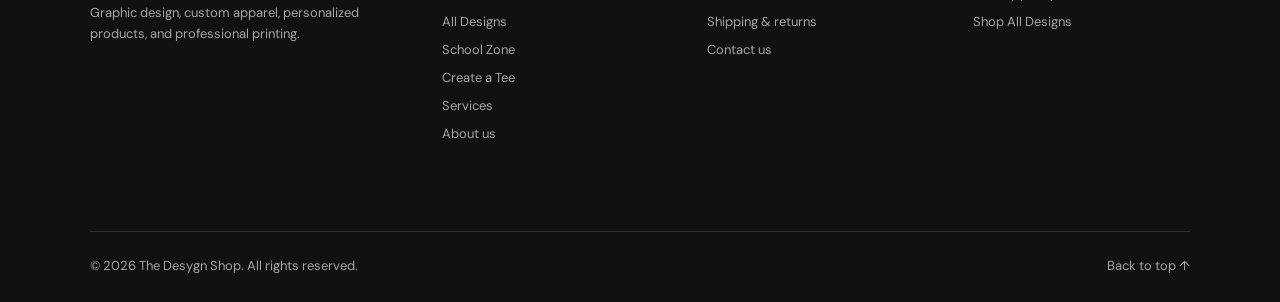
==== commit efa1d1ee: "Add three new Wix holiday drops to homepage" ====
--- a/index.html
+++ b/index.html
@@ -71,7 +71,28 @@
       </div>
     </section>
 
-    <section class="shop-section section" id="shop" aria-labelledby="featured-title"><div class="section-heading reveal"><div><p class="eyebrow"><span></span> Fresh designs, ready to wear</p><h2 id="featured-title">Featured Drops</h2></div><p>A few favorites to get you started. Explore every design in our full catalog.</p></div><div class="product-grid"><article class="product-card reveal" data-category="apparel" data-product-id="482757953">
+    <section class="shop-section section" id="shop" aria-labelledby="featured-title"><div class="section-heading reveal"><div><p class="eyebrow"><span></span> Fresh designs, ready to wear</p><h2 id="featured-title">Featured Drops</h2></div><p>A few favorites to get you started. Explore every design in our full catalog.</p></div><div class="product-grid">
+        <article class="product-card reveal" data-category="apparel" data-wix-product-id="1ff0910d-c7df-4302-94c6-d4895e72ac36" data-product-slug="north-pole-night-shift-tee">
+          <a class="product-image" href="https://shop.thedesygnshop.com/product-page/north-pole-night-shift-tee">
+            <img src="https://static.wixstatic.com/media/33290a_9be3ba45bf79462cb112c6a09584d84d~mv2.jpg" alt="North Pole Night Shift Tee" loading="lazy">
+            <span class="product-badge">New Drop</span>
+          </a>
+          <div class="product-info"><p>Holiday collection</p><h3>North Pole Night Shift Tee</h3><div><strong>$25.00</strong><a href="https://shop.thedesygnshop.com/product-page/north-pole-night-shift-tee" aria-label="Shop North Pole Night Shift Tee on the Wix store">Shop <span>↗</span></a></div></div>
+        </article>
+        <article class="product-card reveal" data-category="apparel" data-wix-product-id="3419327c-ba2c-4ca3-8489-68af2983166e" data-product-slug="make-room-for-wonder-christmas-tee">
+          <a class="product-image" href="https://shop.thedesygnshop.com/product-page/make-room-for-wonder-christmas-tee">
+            <img src="https://static.wixstatic.com/media/33290a_87d2394d983b44e69a93adab7199e436~mv2.jpg" alt="Make Room for Wonder Christmas Tee" loading="lazy">
+            <span class="product-badge">New Drop</span>
+          </a>
+          <div class="product-info"><p>Holiday collection</p><h3>Make Room for Wonder Christmas Tee</h3><div><strong>$25.00</strong><a href="https://shop.thedesygnshop.com/product-page/make-room-for-wonder-christmas-tee" aria-label="Shop Make Room for Wonder Christmas Tee on the Wix store">Shop <span>↗</span></a></div></div>
+        </article>
+        <article class="product-card reveal" data-category="apparel" data-wix-product-id="b241abbf-6fff-4611-9243-8b07794be849" data-product-slug="heaven-came-close-christian-christmas-tee">
+          <a class="product-image" href="https://shop.thedesygnshop.com/product-page/heaven-came-close-christian-christmas-tee">
+            <img src="https://static.wixstatic.com/media/33290a_a27720c868f94ed2bbdbfb9f37b95afd~mv2.jpg" alt="Heaven Came Close Christian Christmas Tee" loading="lazy">
+            <span class="product-badge">New Drop</span>
+          </a>
+          <div class="product-info"><p>Holiday collection</p><h3>Heaven Came Close Christian Christmas Tee</h3><div><strong>$25.00</strong><a href="https://shop.thedesygnshop.com/product-page/heaven-came-close-christian-christmas-tee" aria-label="Shop Heaven Came Close Christian Christmas Tee on the Wix store">Shop <span>↗</span></a></div></div>
+        </article><article class="product-card reveal" data-category="apparel" data-product-id="482757953">
           <a class="product-image" href="https://thedesygnshop.com/school-product?product=482757953">
             <img src="https://lab.thedesygnshop.com/school-media/482757953/black.jpg" alt="Pressure Made Me Panther Tee" loading="lazy">
             <span class="product-badge">New drop</span>
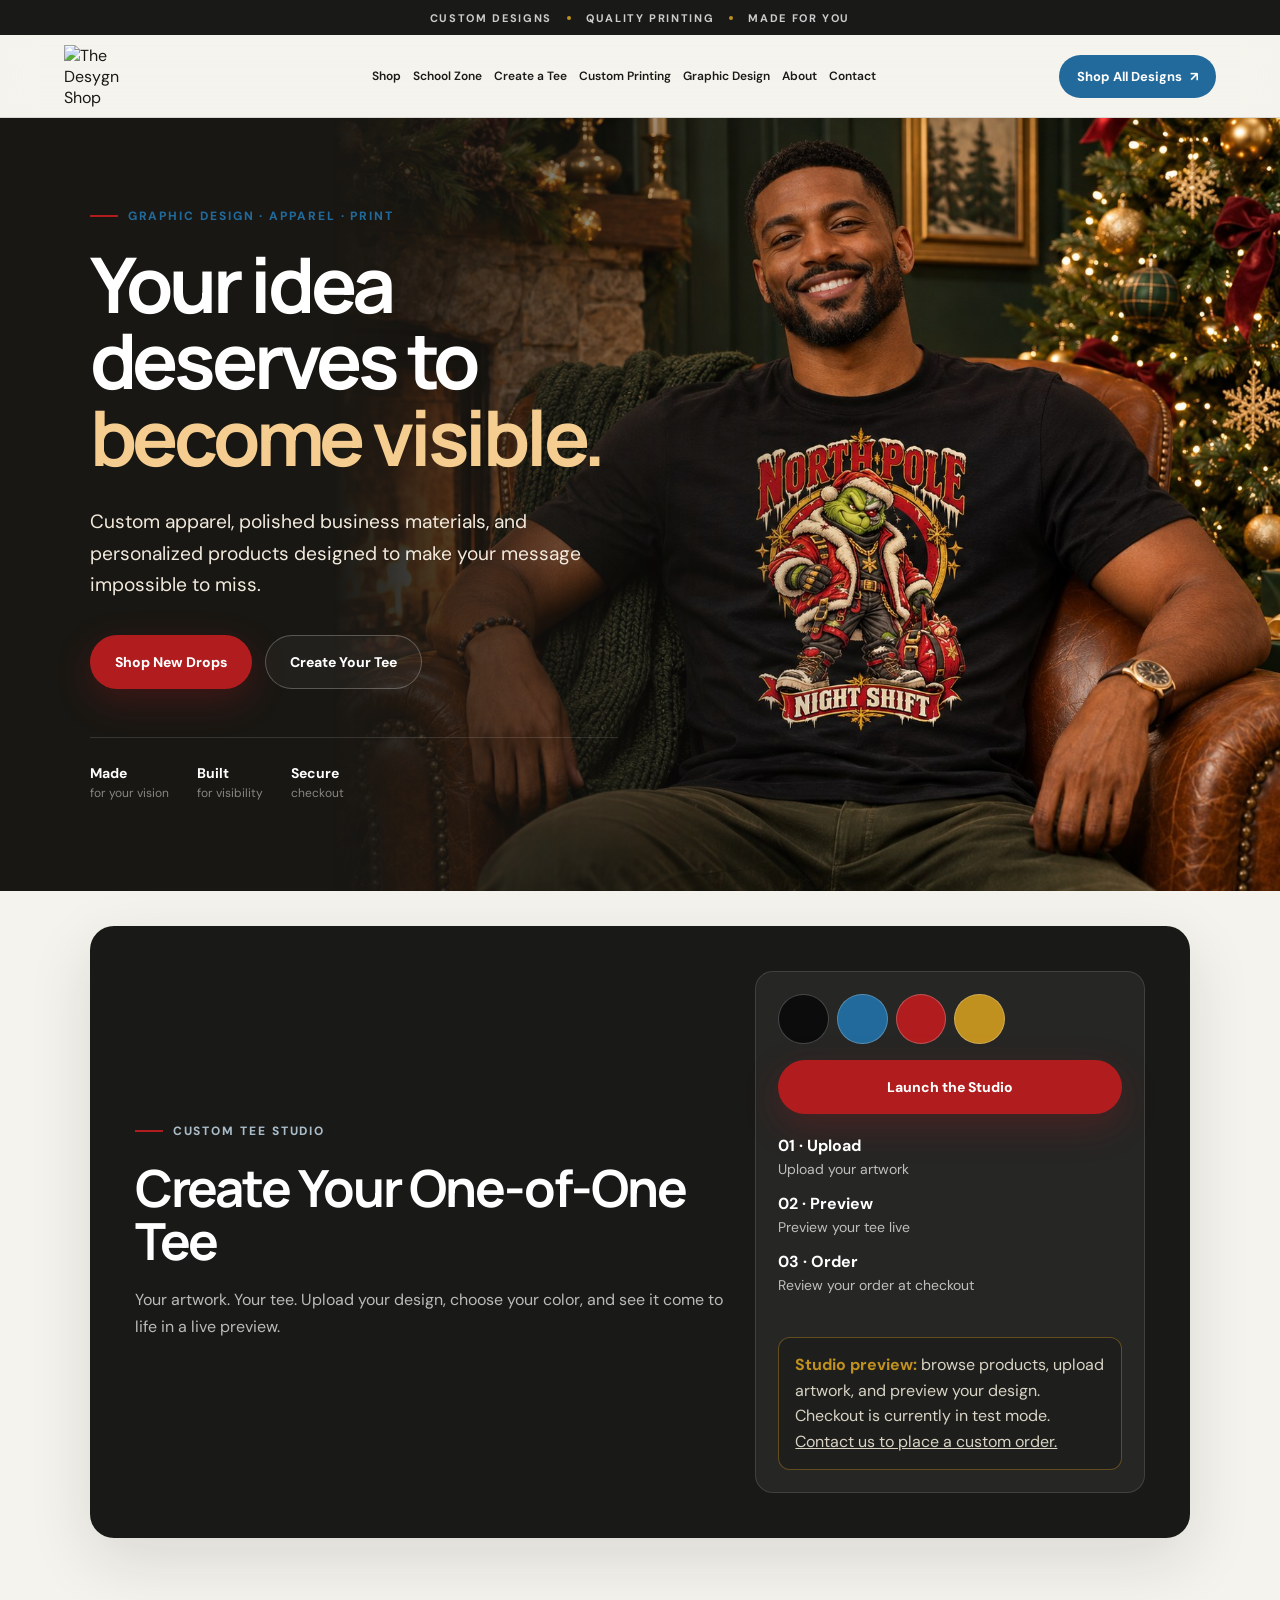
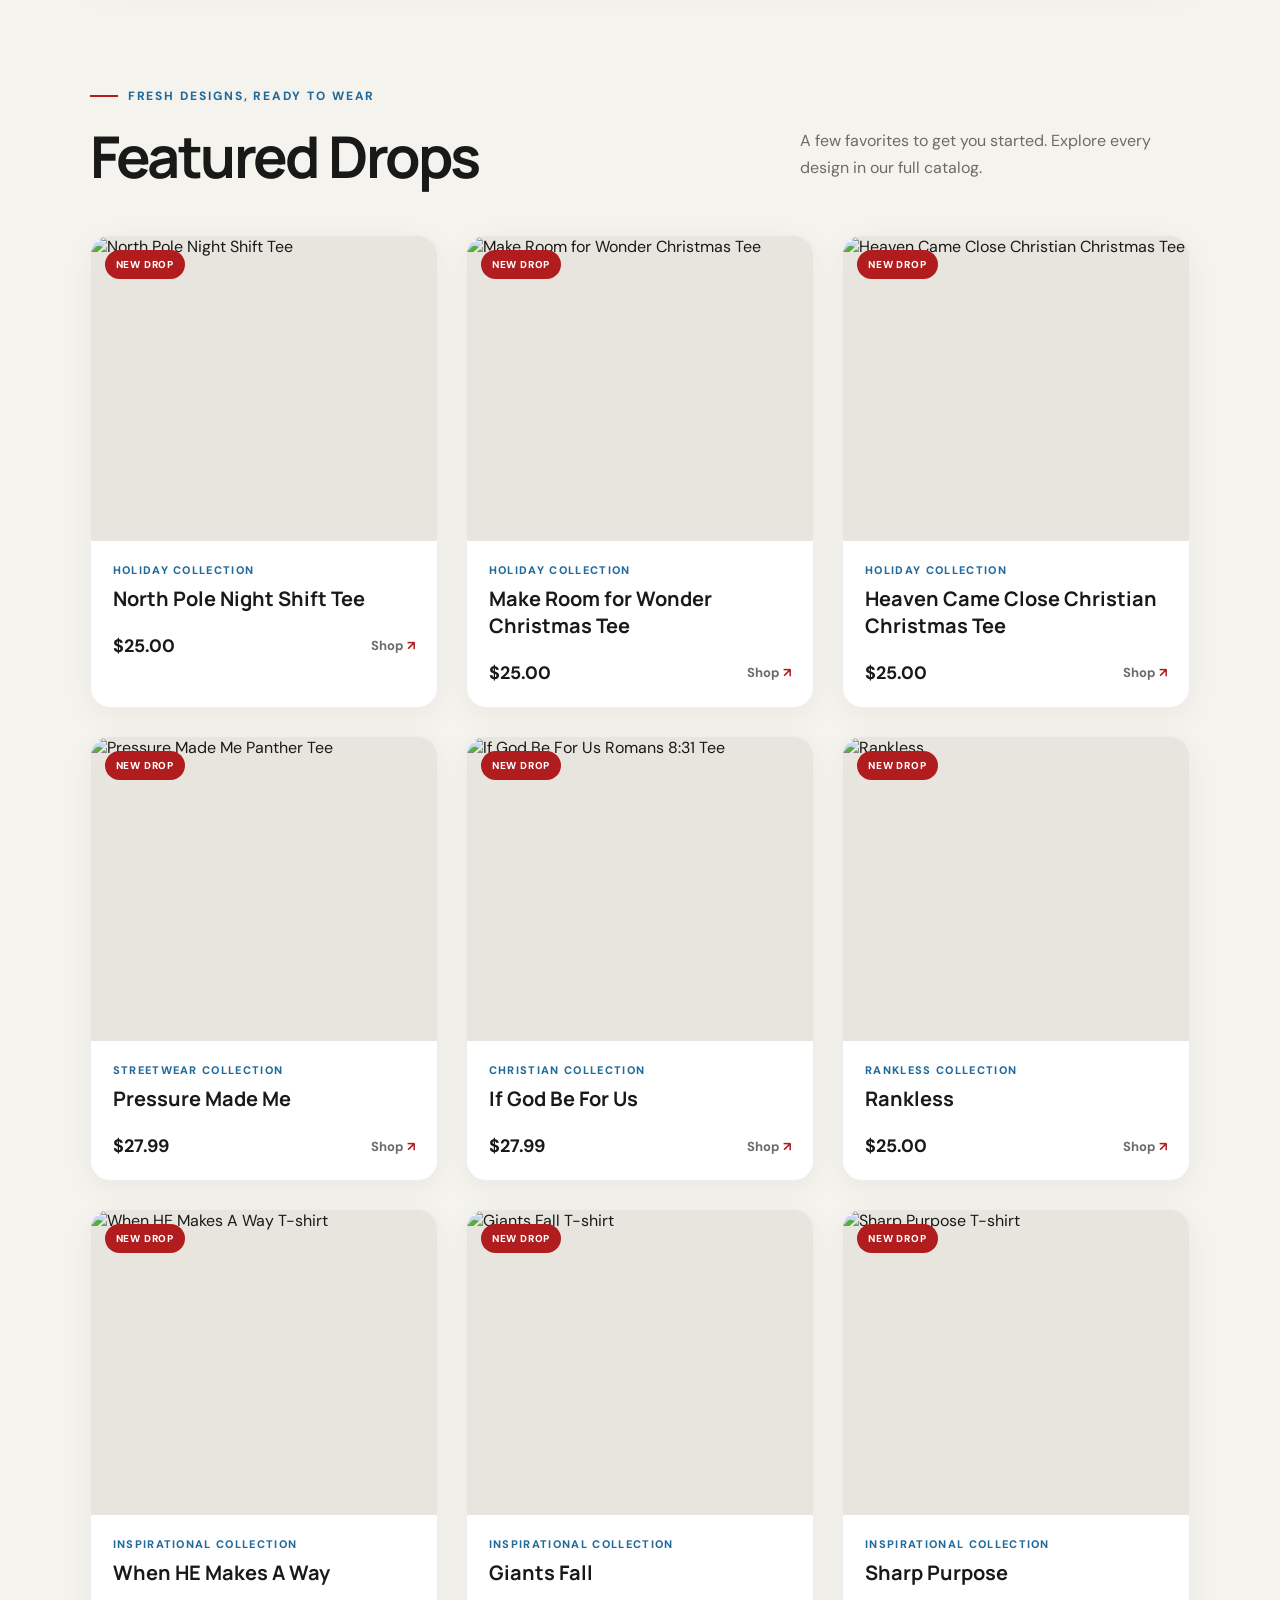
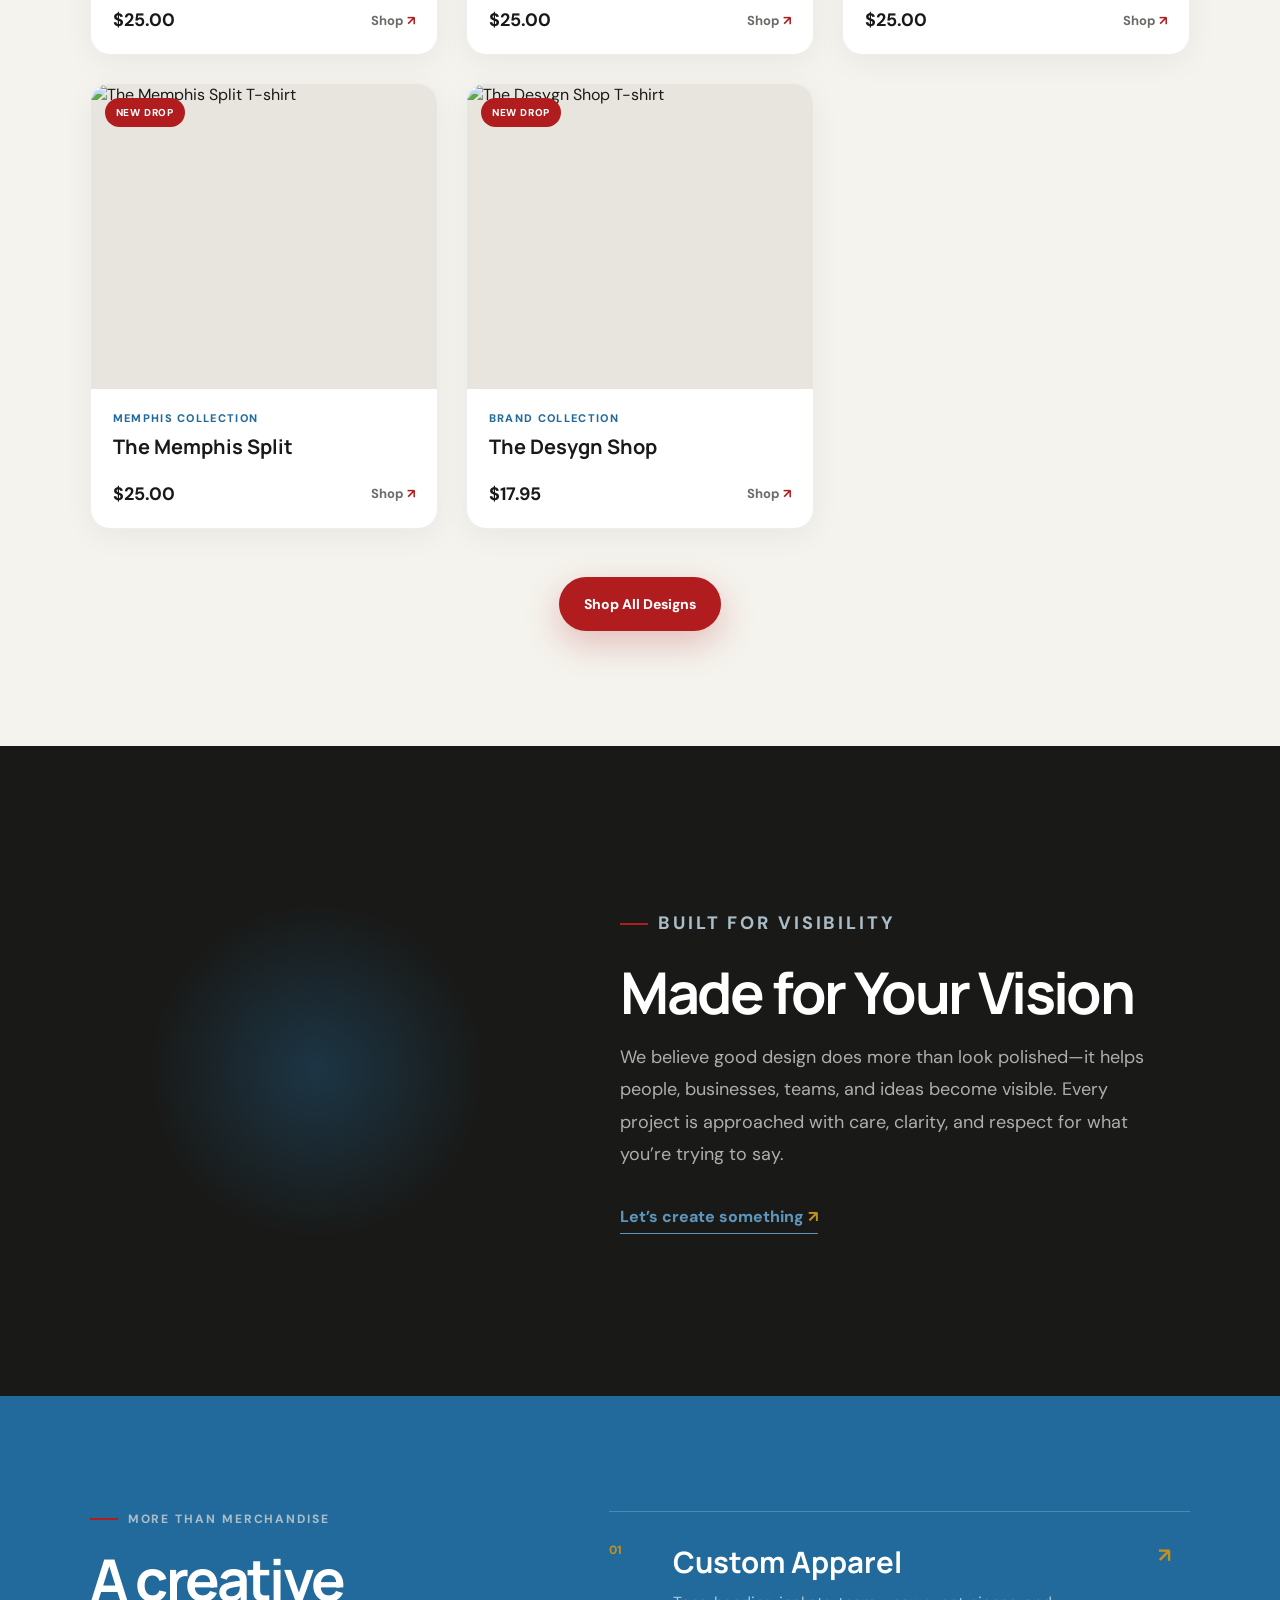
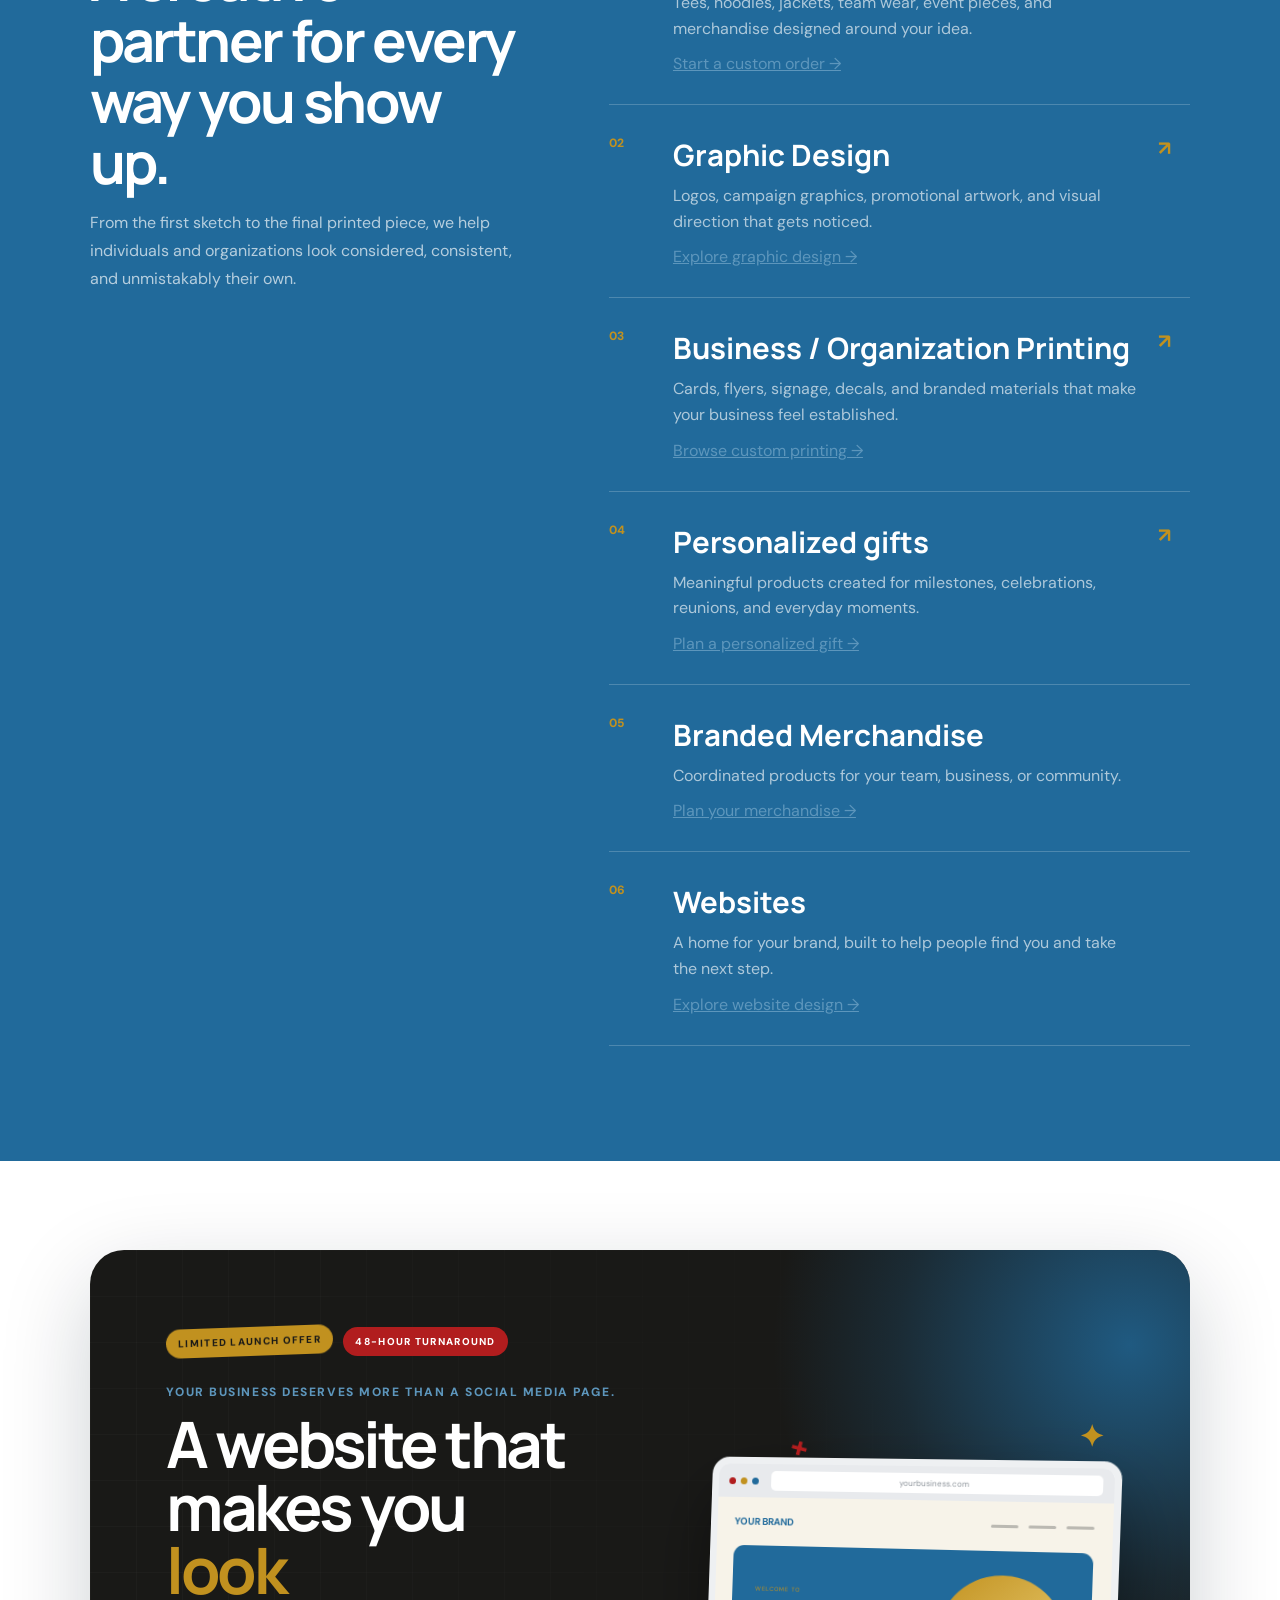
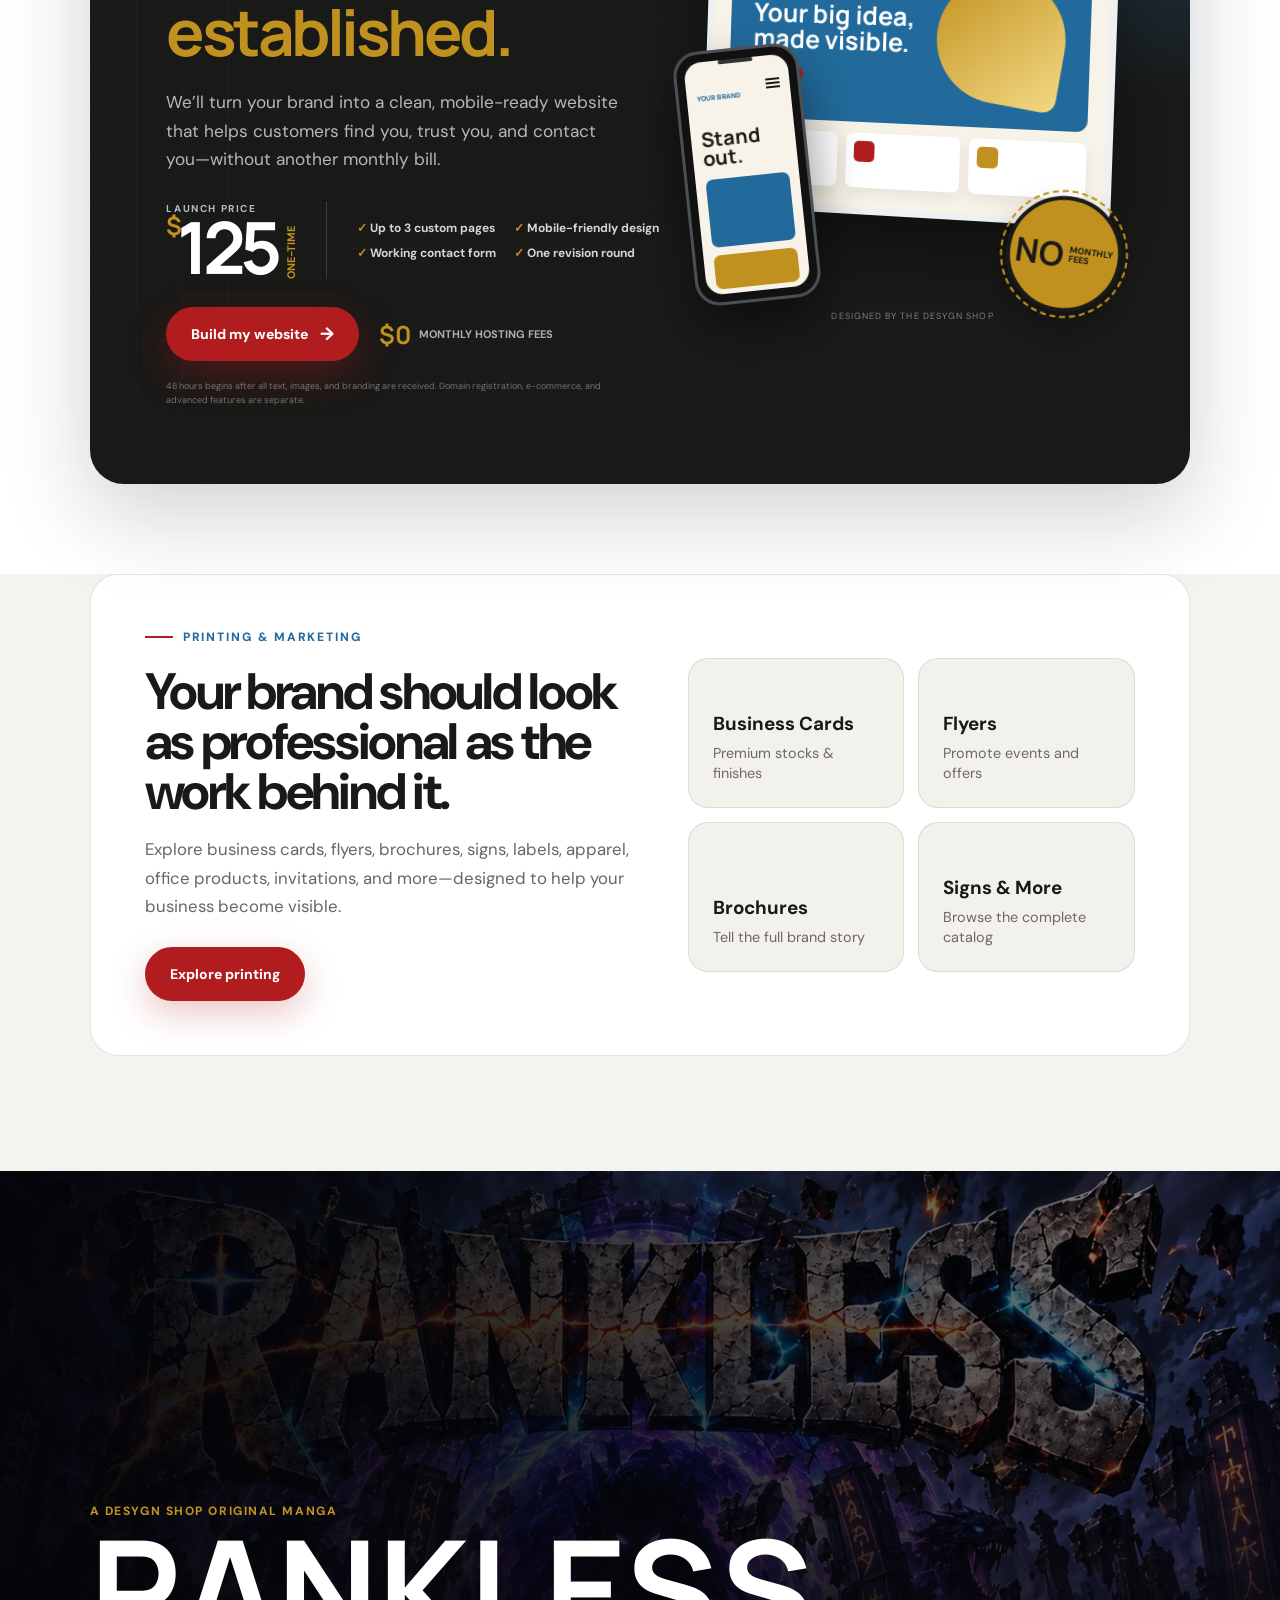
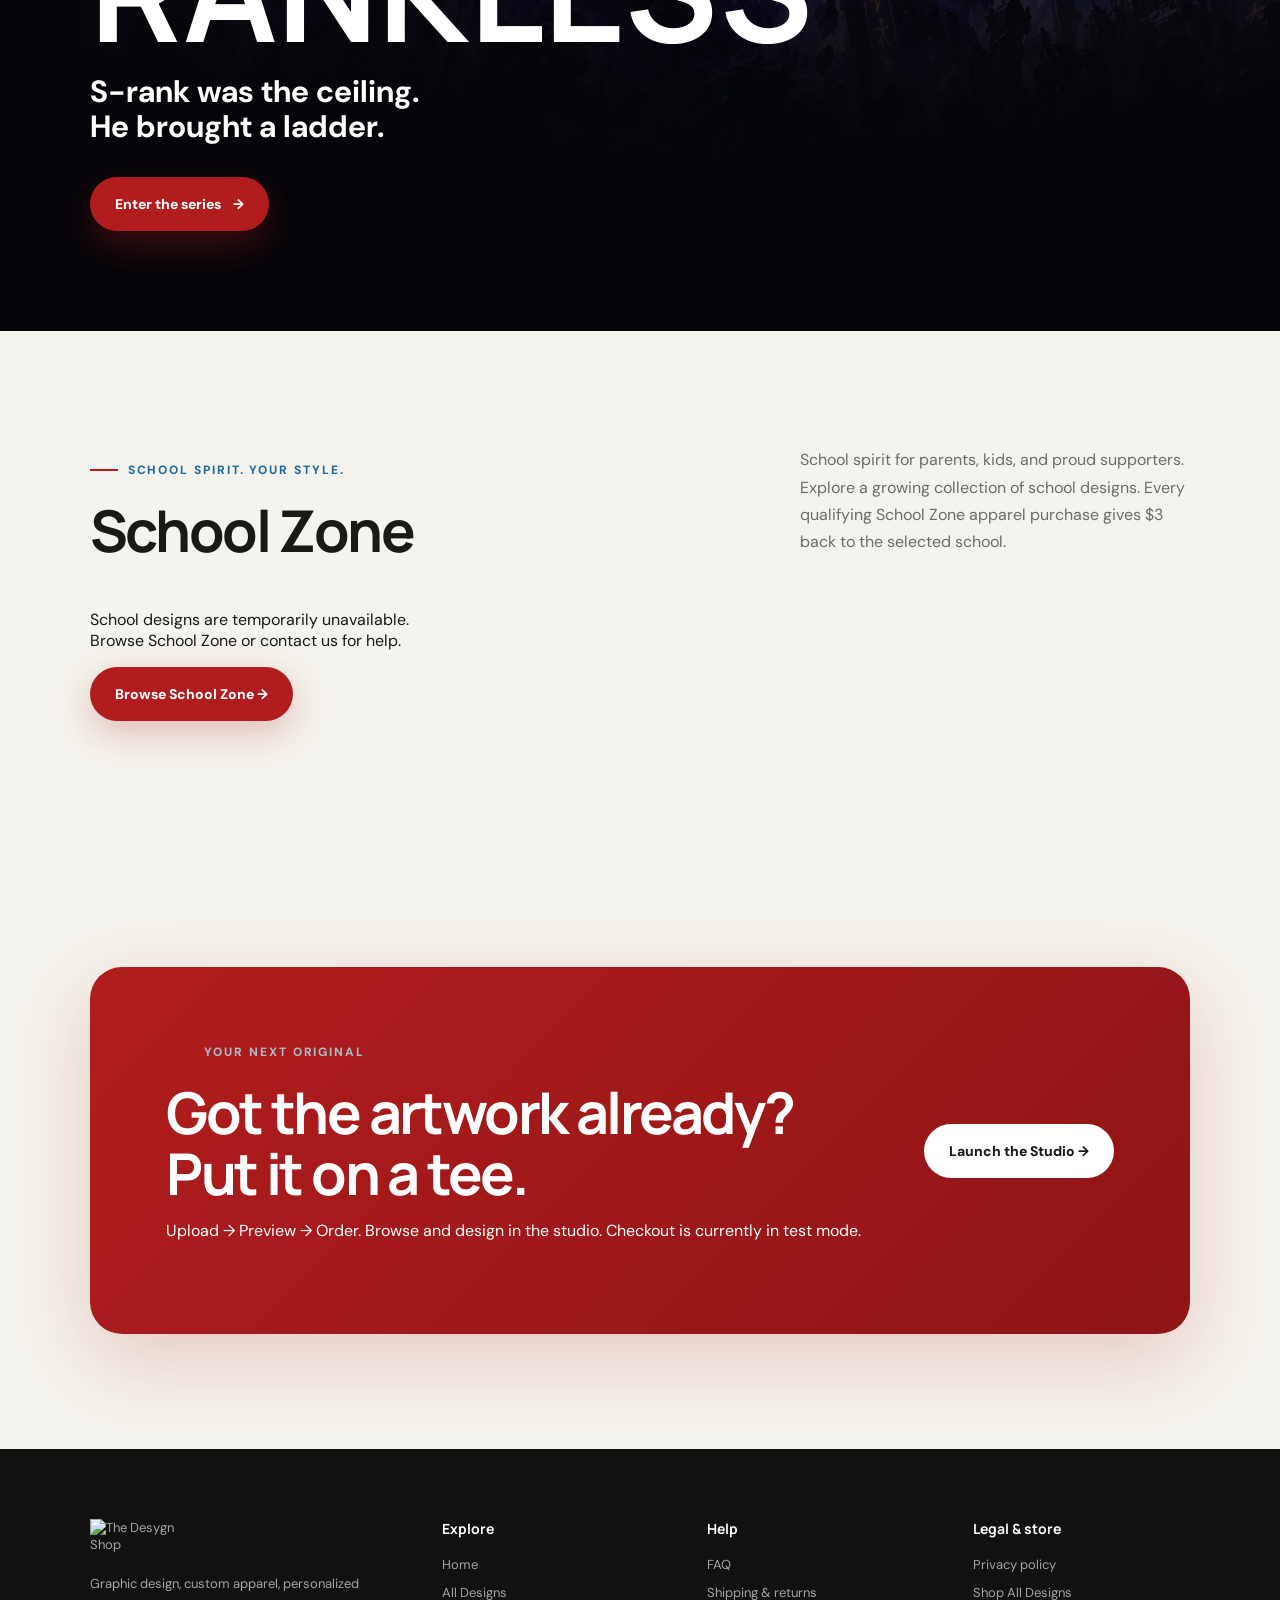
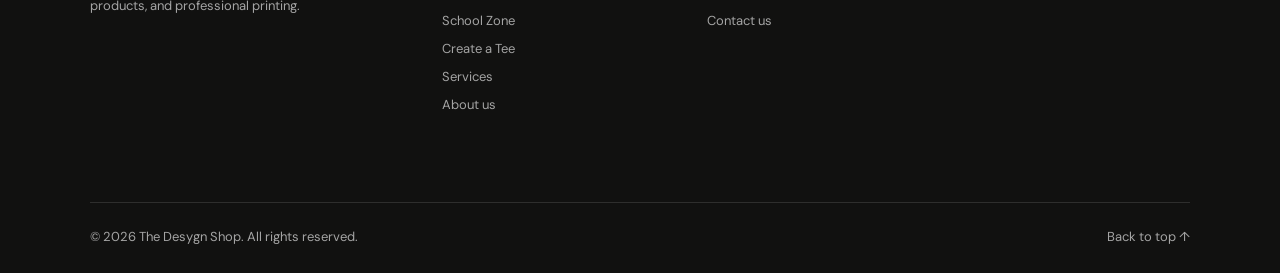
==== commit 7d7a1364: "Add gradient holiday heroes to homepage and apparel catalog" ====
--- a/index.html
+++ b/index.html
@@ -11,6 +11,7 @@
   <title>The Desygn Shop | Become Visible</title>
   <link rel="preconnect" href="https://static.wixstatic.com">
   <link rel="stylesheet" href="styles.css?v=20261005-school">
+  <link rel="stylesheet" href="holiday-hero.css">
   <script defer src="app.js"></script>
 <script defer src="school-featured.js"></script></head>
 <body>
@@ -34,9 +35,8 @@
   </header>
 
   <main id="main">
-    <section class="hero">
-      <div class="hero-glow hero-glow-blue"></div>
-      <div class="hero-glow hero-glow-red"></div>
+    <section class="hero holiday-hero">
+      <img class="holiday-hero-photo" src="assets/north-pole-holiday-hero.jpg" alt="" width="1448" height="1086" fetchpriority="high">
       <div class="hero-copy reveal">
         <p class="eyebrow"><span></span> Graphic design · Apparel · Print</p>
         <h1>Your idea deserves to <em>become visible.</em></h1>
@@ -50,17 +50,6 @@
           <div><strong>Built</strong><span>for visibility</span></div>
           <div><strong>Secure</strong><span>checkout</span></div>
         </div>
-      </div>
-      <div class="hero-art reveal">
-        <div class="orbit orbit-one"></div>
-        <div class="orbit orbit-two"></div>
-        <div class="logo-stage">
-          <div class="logo-halo"></div>
-          <img src="https://static.wixstatic.com/media/33290a_9ed18c8022ff4c0e925ffeef7576c8d5~mv2.png" alt="" aria-hidden="true">
-        </div>
-        <span class="floating-tag tag-one">Custom apparel</span>
-        <span class="floating-tag tag-two">Business print</span>
-        <span class="floating-tag tag-three">Original graphics</span>
       </div>
     </section>
 
--- a/holiday-hero.css
+++ b/holiday-hero.css
@@ -0,0 +1,49 @@
+.holiday-hero {
+  position: relative;
+  isolation: isolate;
+  display: flex;
+  align-items: center;
+  min-height: clamp(520px, 46vw, 740px);
+  padding: clamp(48px, 7vw, 100px) clamp(24px, 7vw, 110px);
+  overflow: hidden;
+  background: #191713;
+  color: #fff;
+}
+.holiday-hero::before { content: none; }
+.holiday-hero--catalog { min-height: clamp(410px, 40vw, 640px); }
+.holiday-hero-photo {
+  position: absolute;
+  z-index: -1;
+  inset: 0 0 0 auto;
+  width: 74%;
+  height: 100%;
+  object-fit: cover;
+  object-position: center 29%;
+  mask-image: linear-gradient(to right, transparent, #000 54%);
+}
+.holiday-hero .hero-copy { max-width: min(48%, 620px); }
+.holiday-hero h1 {
+  margin: 0;
+  font-family: "Manrope", sans-serif;
+  font-size: clamp(45px, 6vw, 88px);
+  line-height: 1;
+  letter-spacing: -.055em;
+}
+.holiday-hero h1 em { color: #f5cd90; }
+.holiday-hero .hero-lede { color: #f2e9dd; }
+@media (max-width: 760px) {
+  .holiday-hero {
+    align-items: flex-end;
+    min-height: 0;
+    padding: clamp(245px, 76vw, 500px) 24px 40px;
+  }
+  .holiday-hero-photo {
+    width: 100%;
+    height: auto;
+    aspect-ratio: 4 / 3;
+    inset: 0 0 auto;
+    mask-image: linear-gradient(to bottom, #000 79%, transparent);
+  }
+  .holiday-hero .hero-copy { max-width: 100%; }
+  .holiday-hero .hero-proof { margin-top: 28px; }
+}
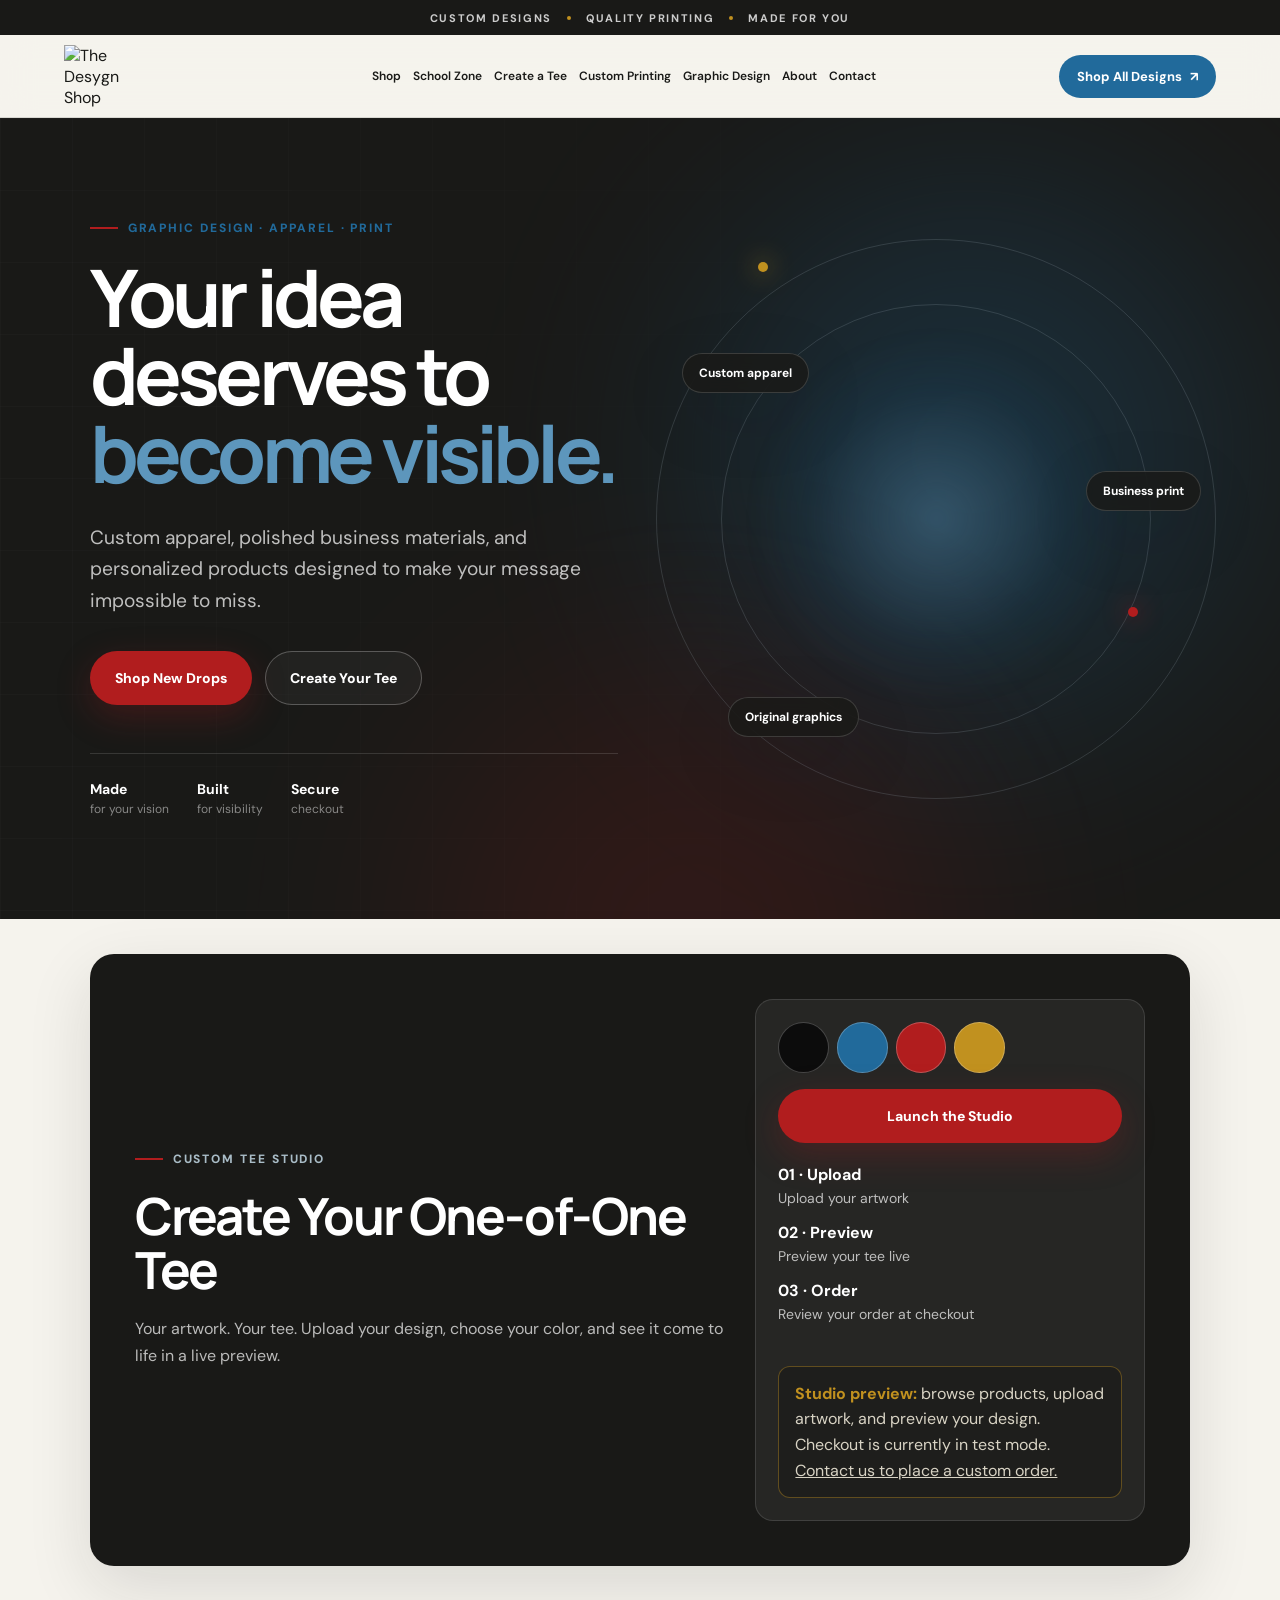
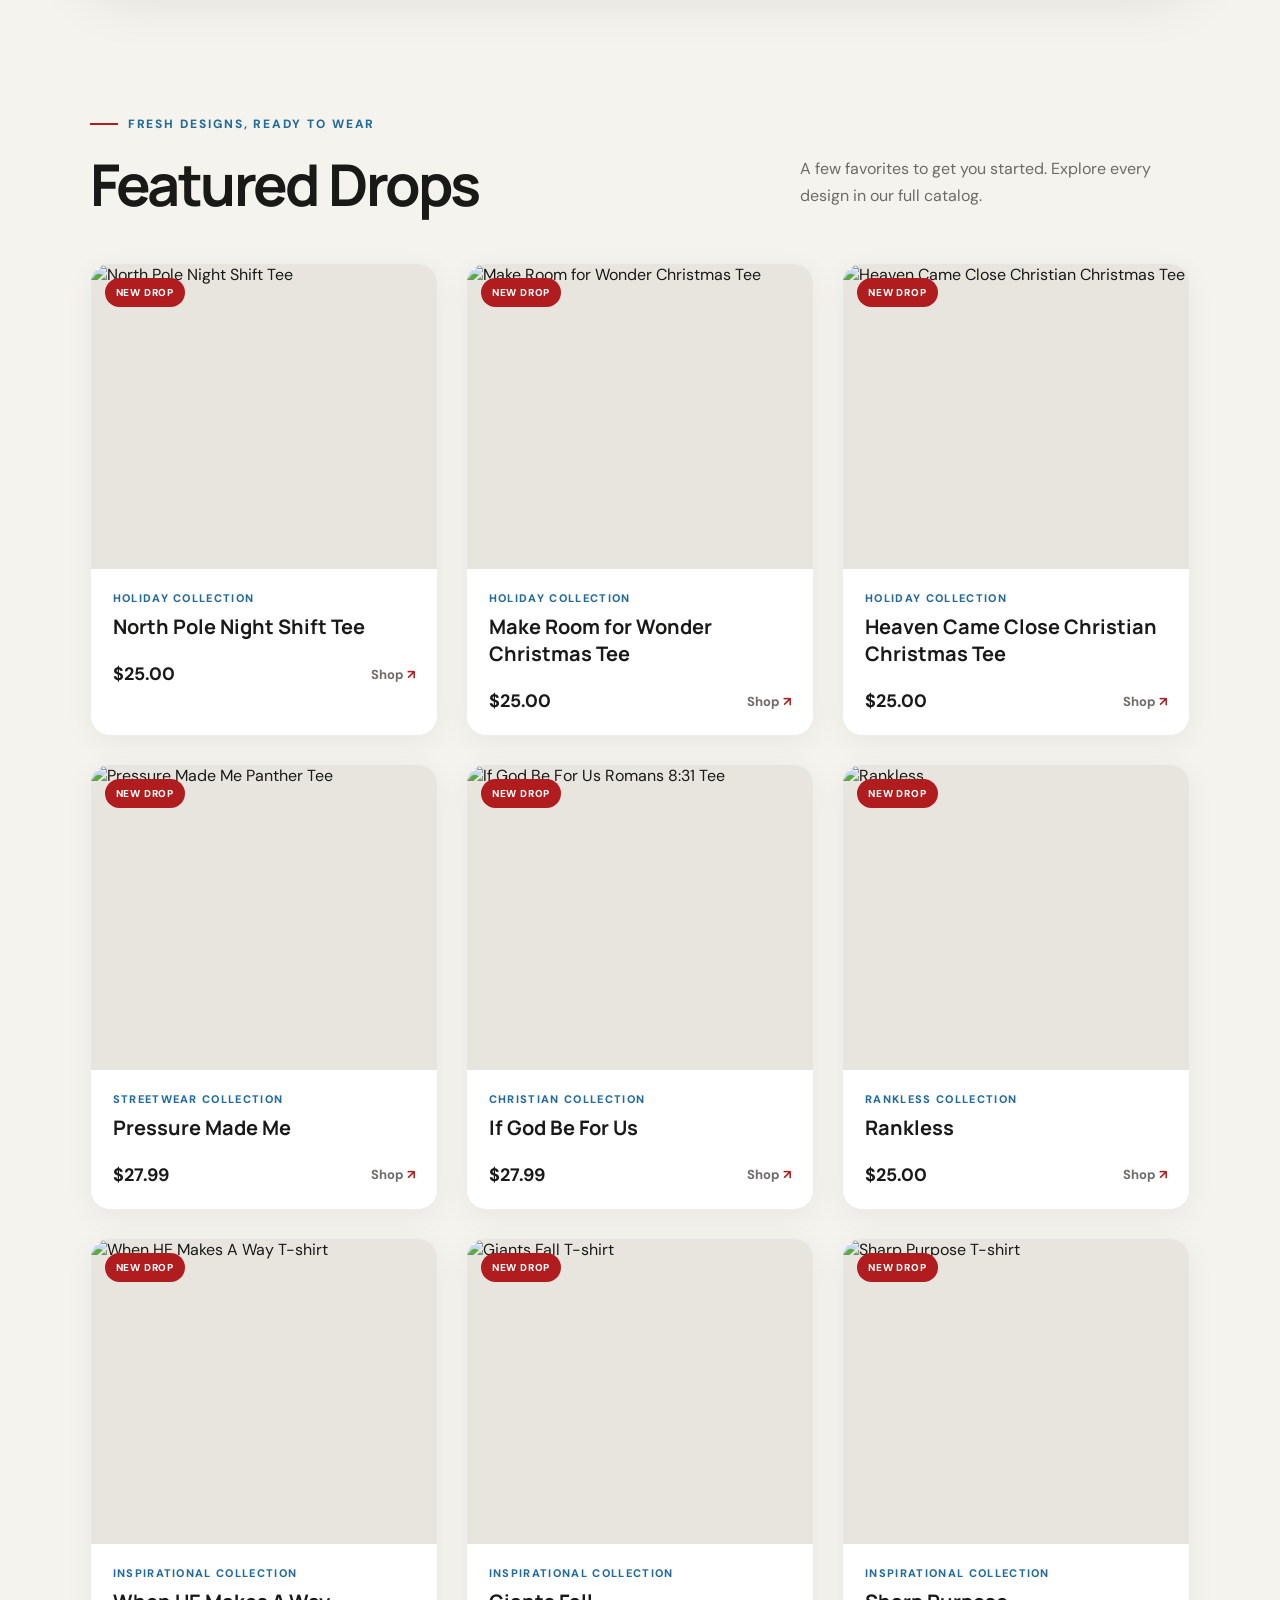
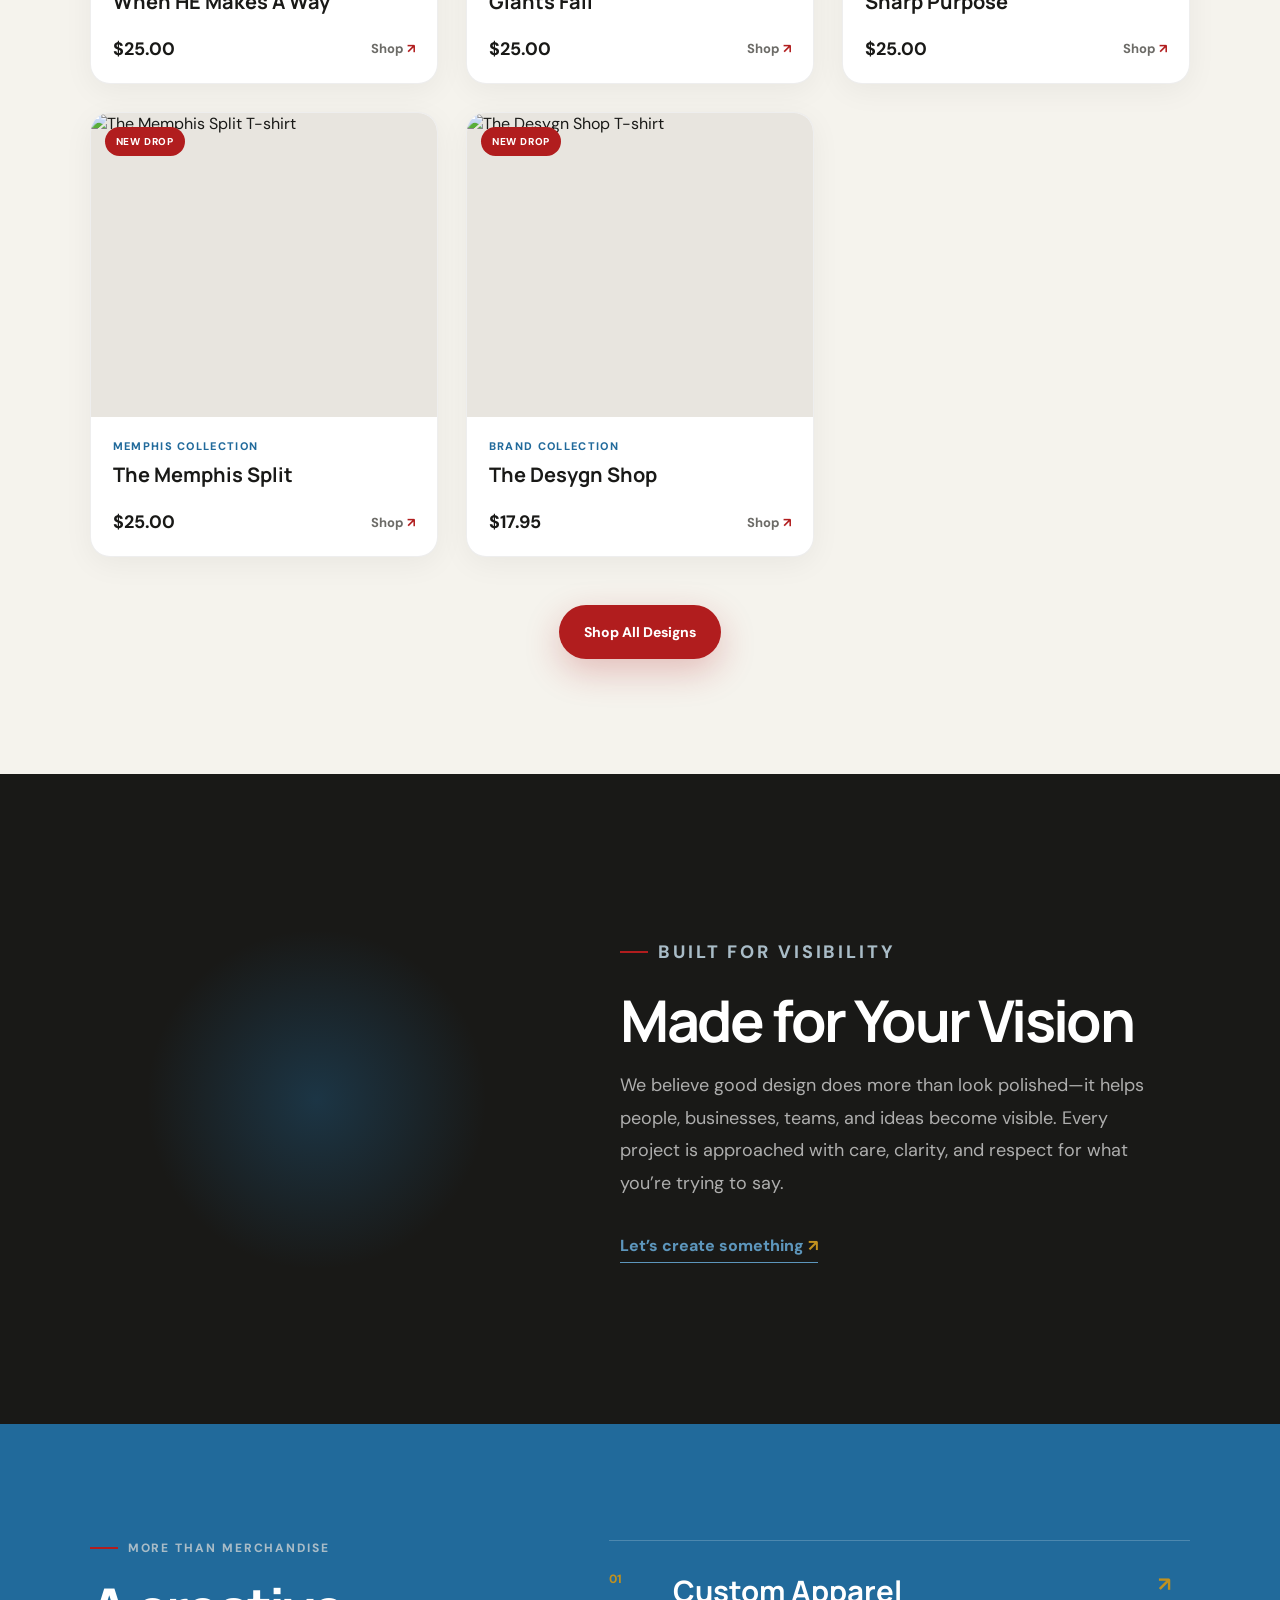
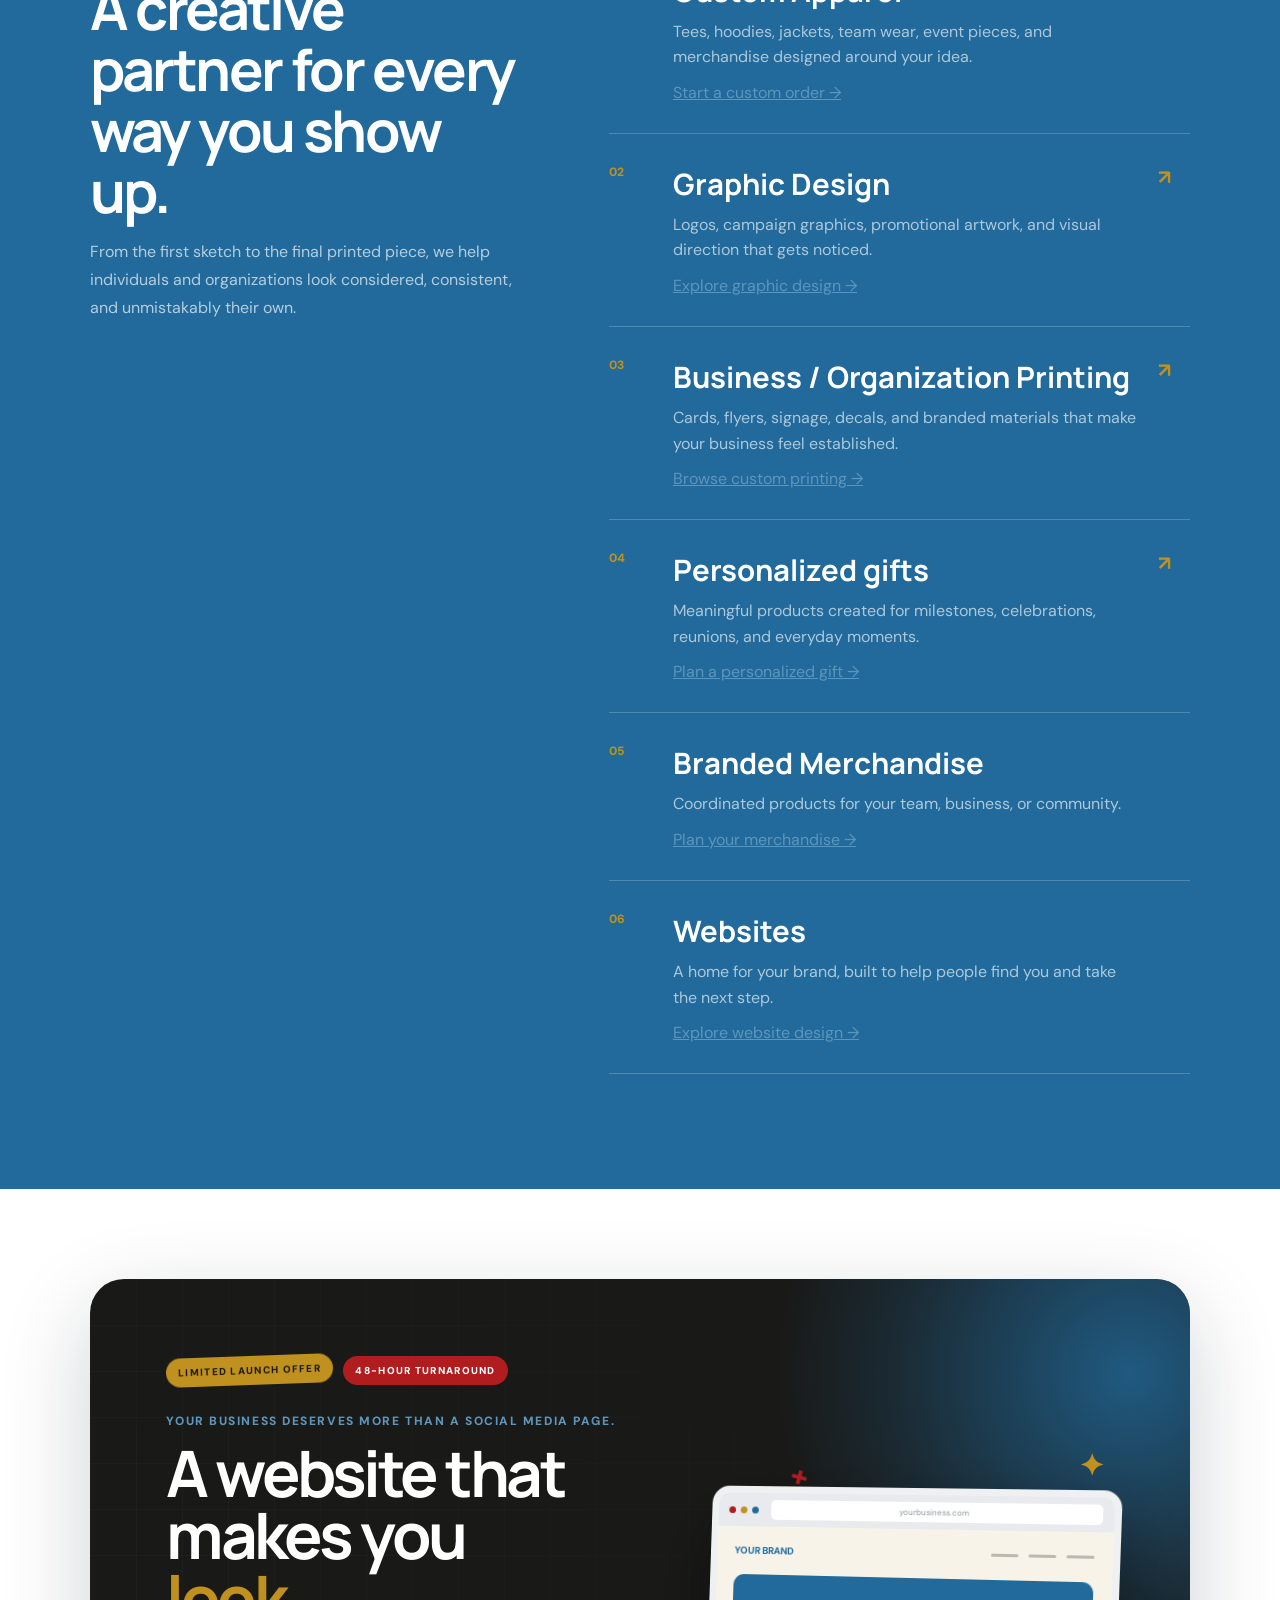
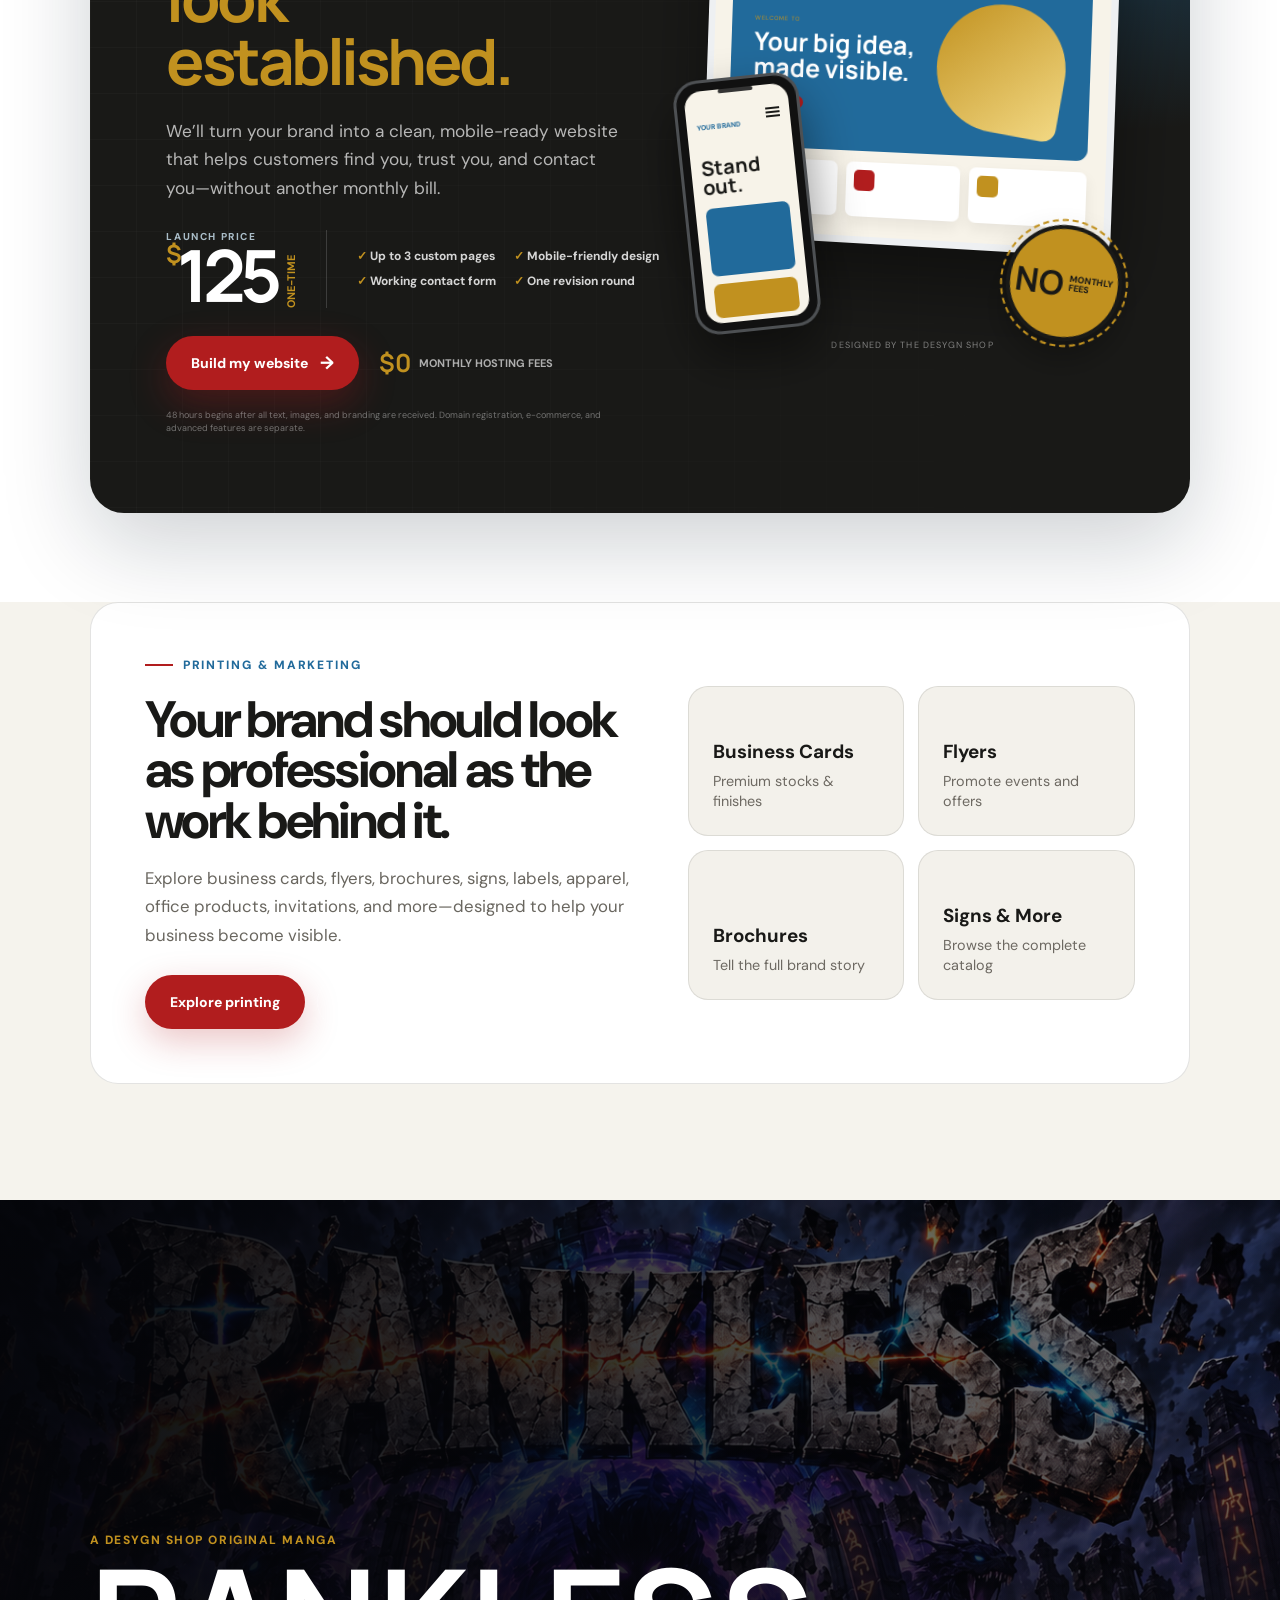
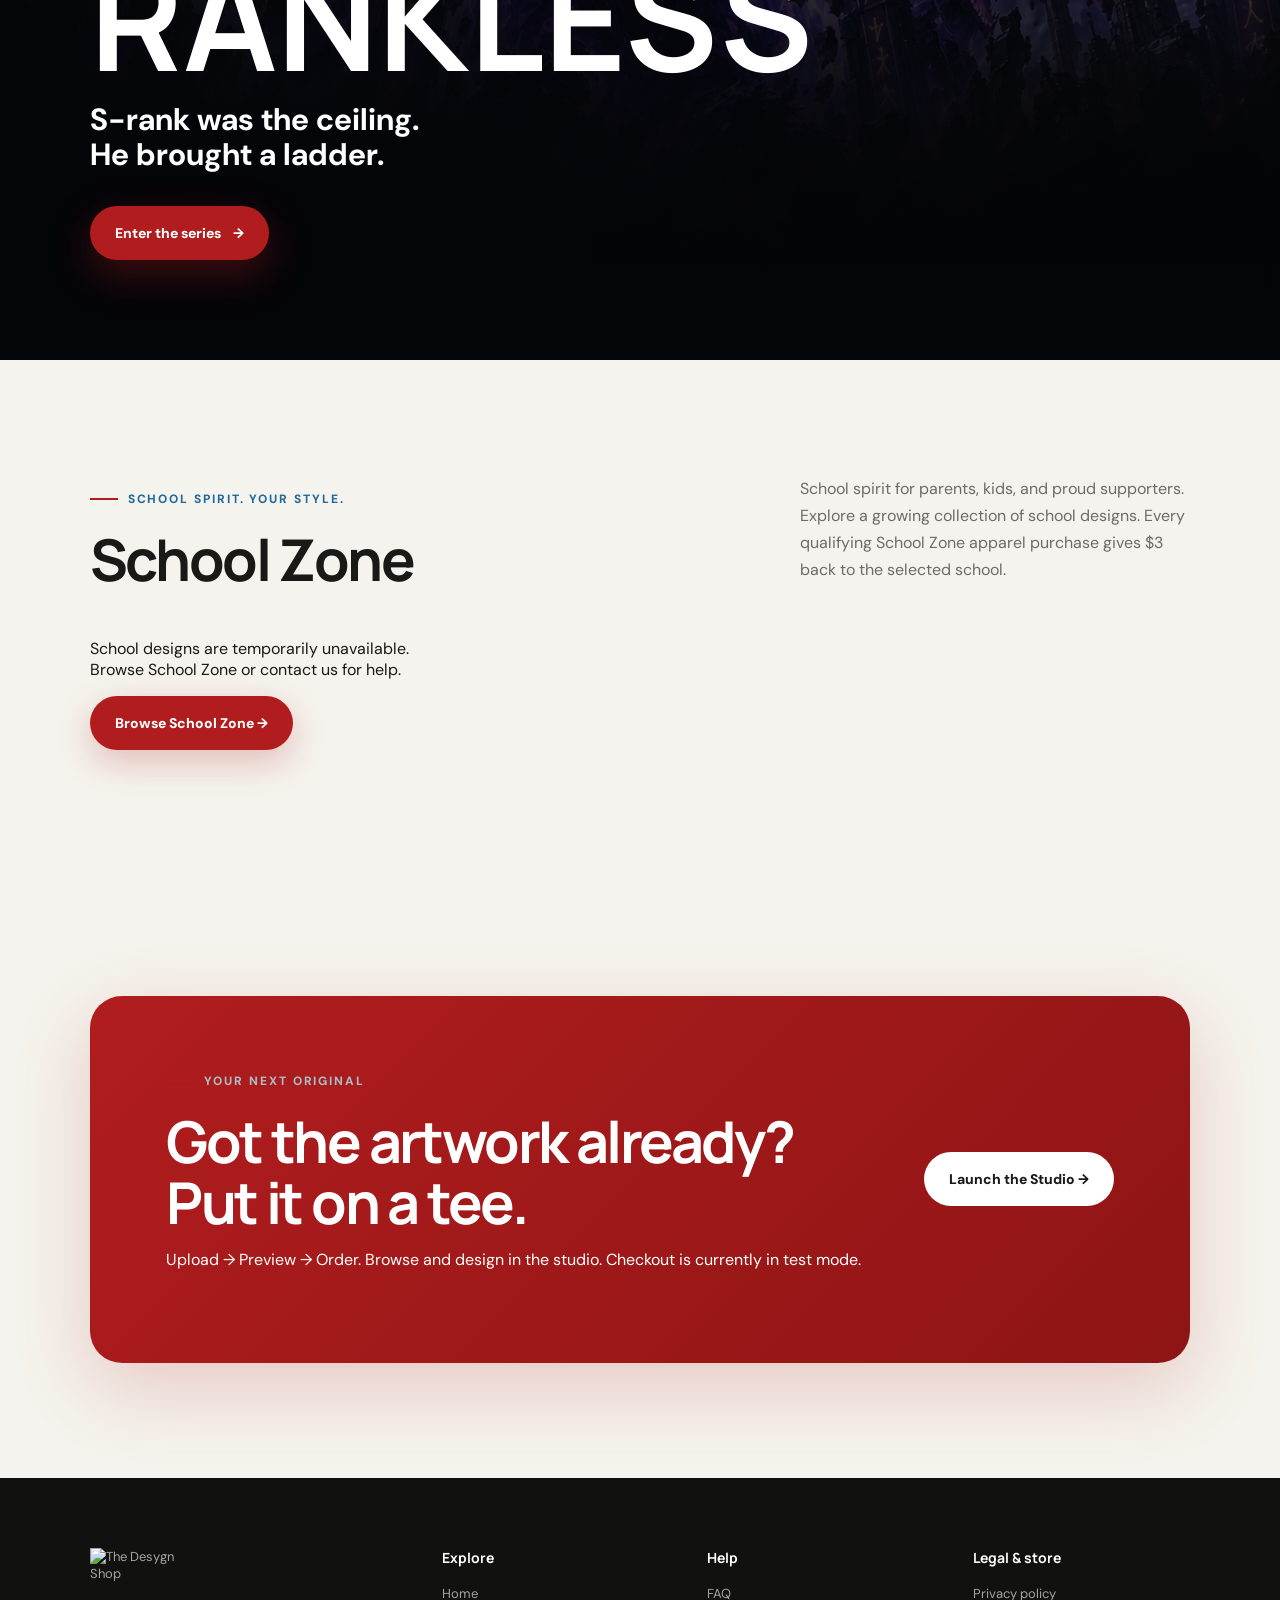
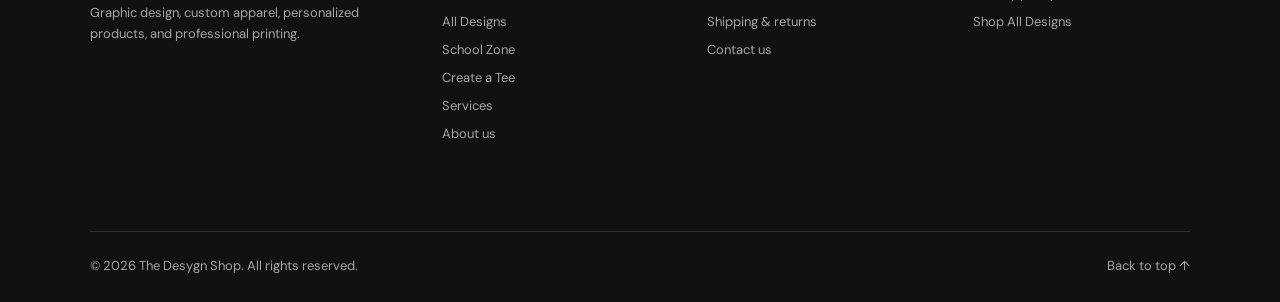
==== commit 0938ca07: "Restore legacy storefront tree" ====
--- a/index.html
+++ b/index.html
@@ -11,7 +11,6 @@
   <title>The Desygn Shop | Become Visible</title>
   <link rel="preconnect" href="https://static.wixstatic.com">
   <link rel="stylesheet" href="styles.css?v=20261005-school">
-  <link rel="stylesheet" href="holiday-hero.css">
   <script defer src="app.js"></script>
 <script defer src="school-featured.js"></script></head>
 <body>
@@ -35,8 +34,9 @@
   </header>
 
   <main id="main">
-    <section class="hero holiday-hero">
-      <img class="holiday-hero-photo" src="assets/north-pole-holiday-hero.jpg" alt="" width="1448" height="1086" fetchpriority="high">
+    <section class="hero">
+      <div class="hero-glow hero-glow-blue"></div>
+      <div class="hero-glow hero-glow-red"></div>
       <div class="hero-copy reveal">
         <p class="eyebrow"><span></span> Graphic design · Apparel · Print</p>
         <h1>Your idea deserves to <em>become visible.</em></h1>
@@ -50,6 +50,17 @@
           <div><strong>Built</strong><span>for visibility</span></div>
           <div><strong>Secure</strong><span>checkout</span></div>
         </div>
+      </div>
+      <div class="hero-art reveal">
+        <div class="orbit orbit-one"></div>
+        <div class="orbit orbit-two"></div>
+        <div class="logo-stage">
+          <div class="logo-halo"></div>
+          <img src="https://static.wixstatic.com/media/33290a_9ed18c8022ff4c0e925ffeef7576c8d5~mv2.png" alt="" aria-hidden="true">
+        </div>
+        <span class="floating-tag tag-one">Custom apparel</span>
+        <span class="floating-tag tag-two">Business print</span>
+        <span class="floating-tag tag-three">Original graphics</span>
       </div>
     </section>
 
